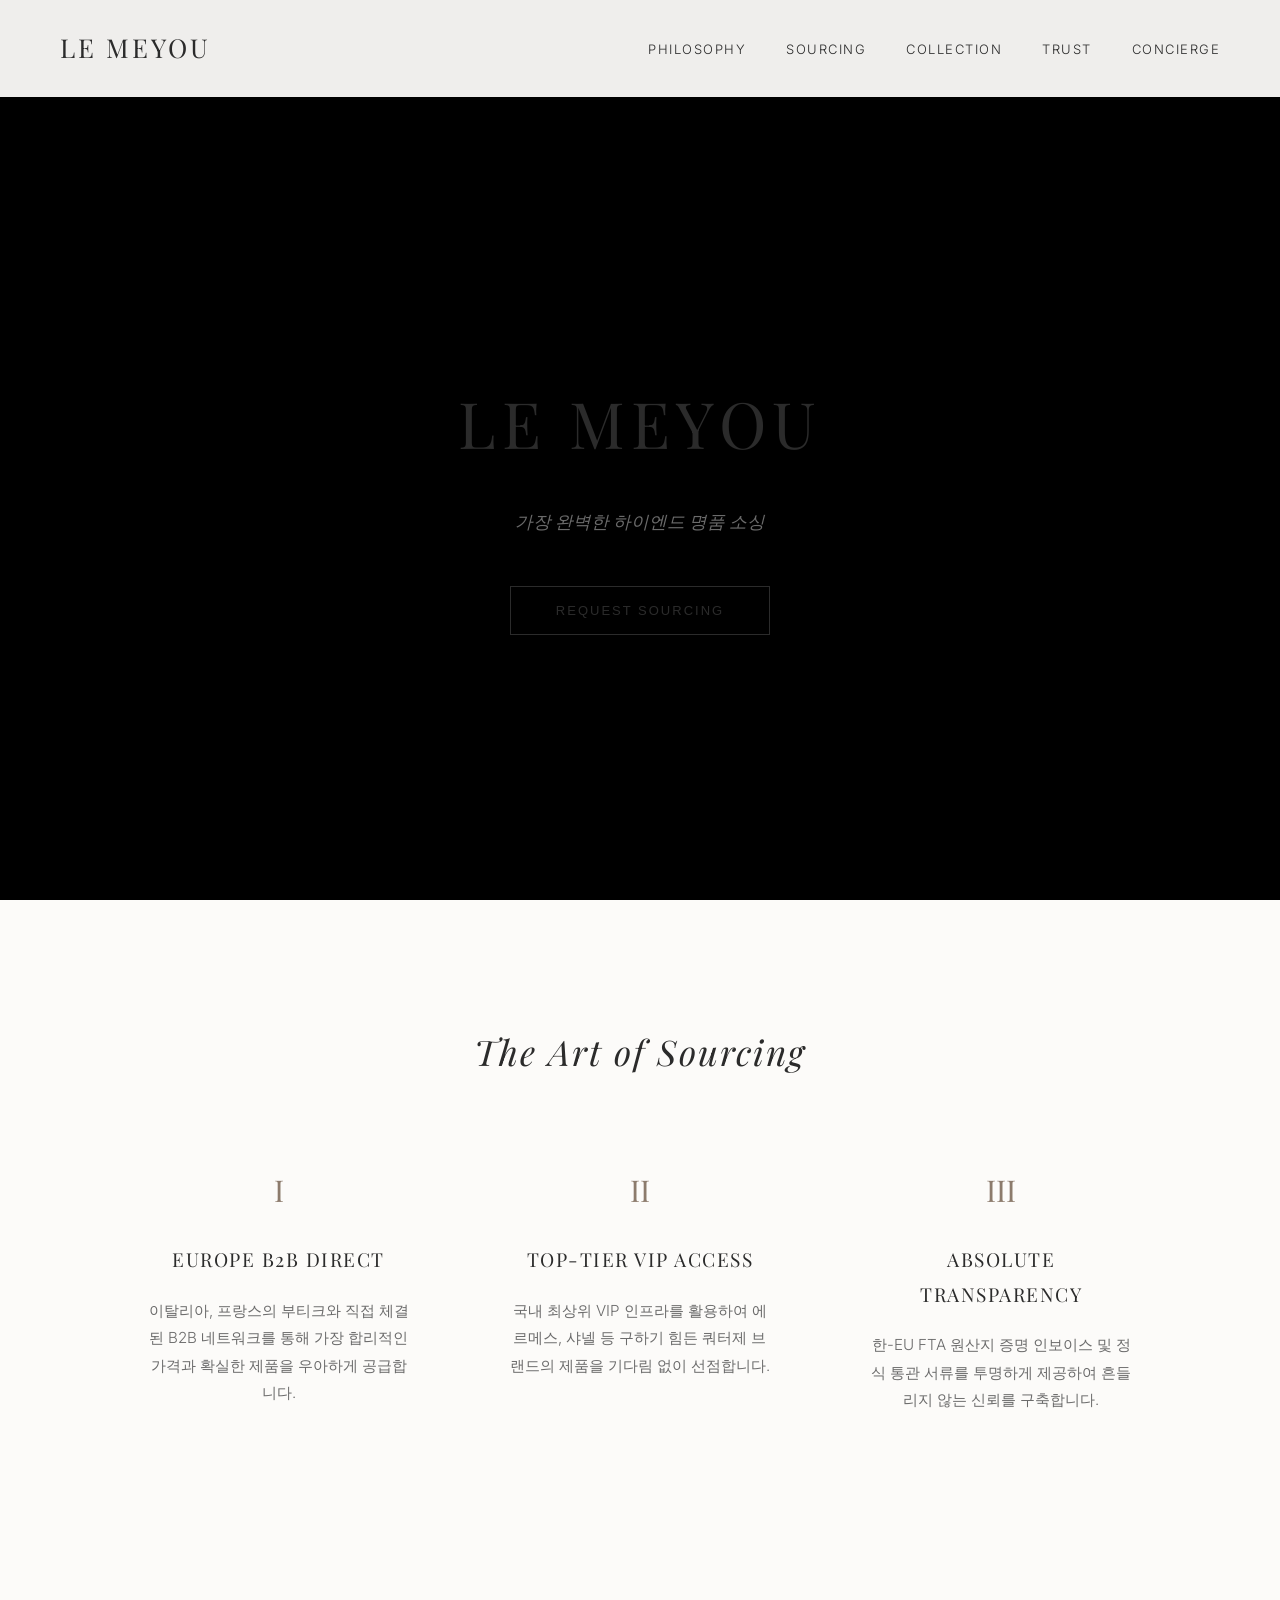
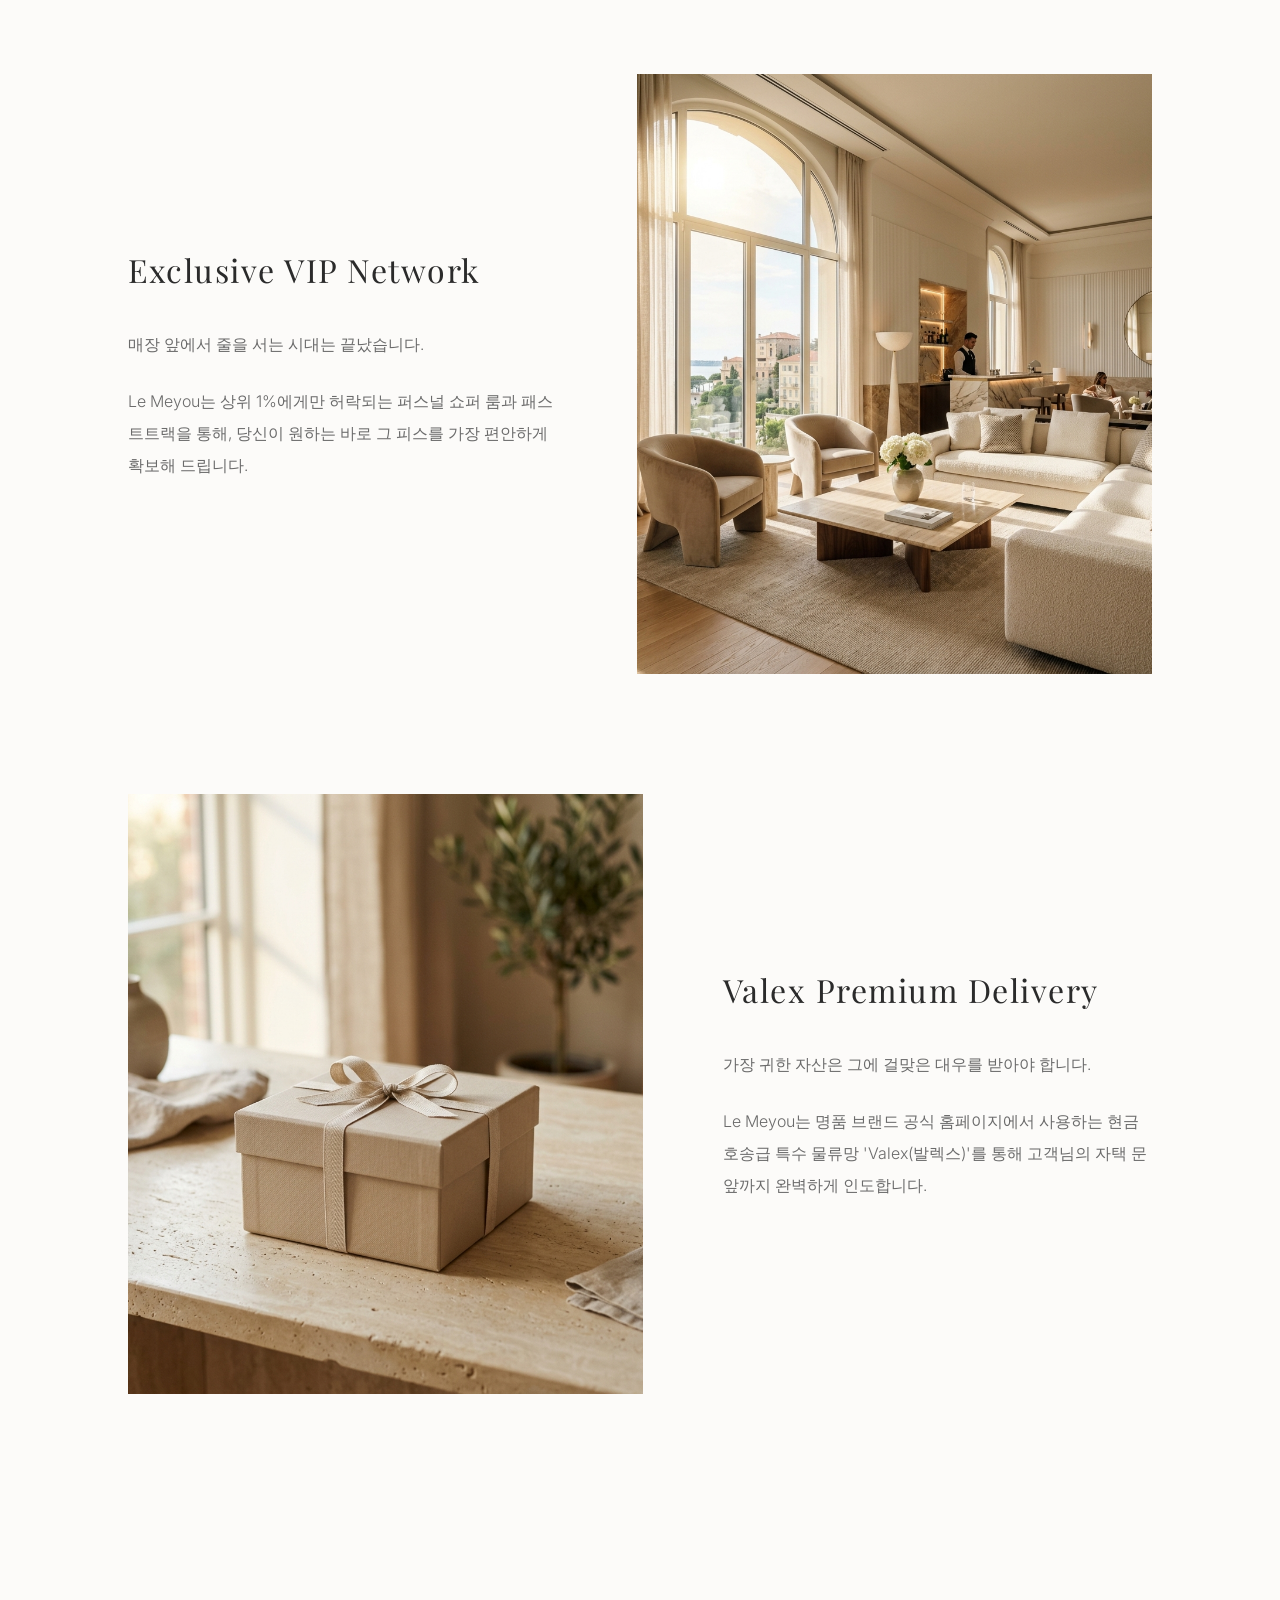
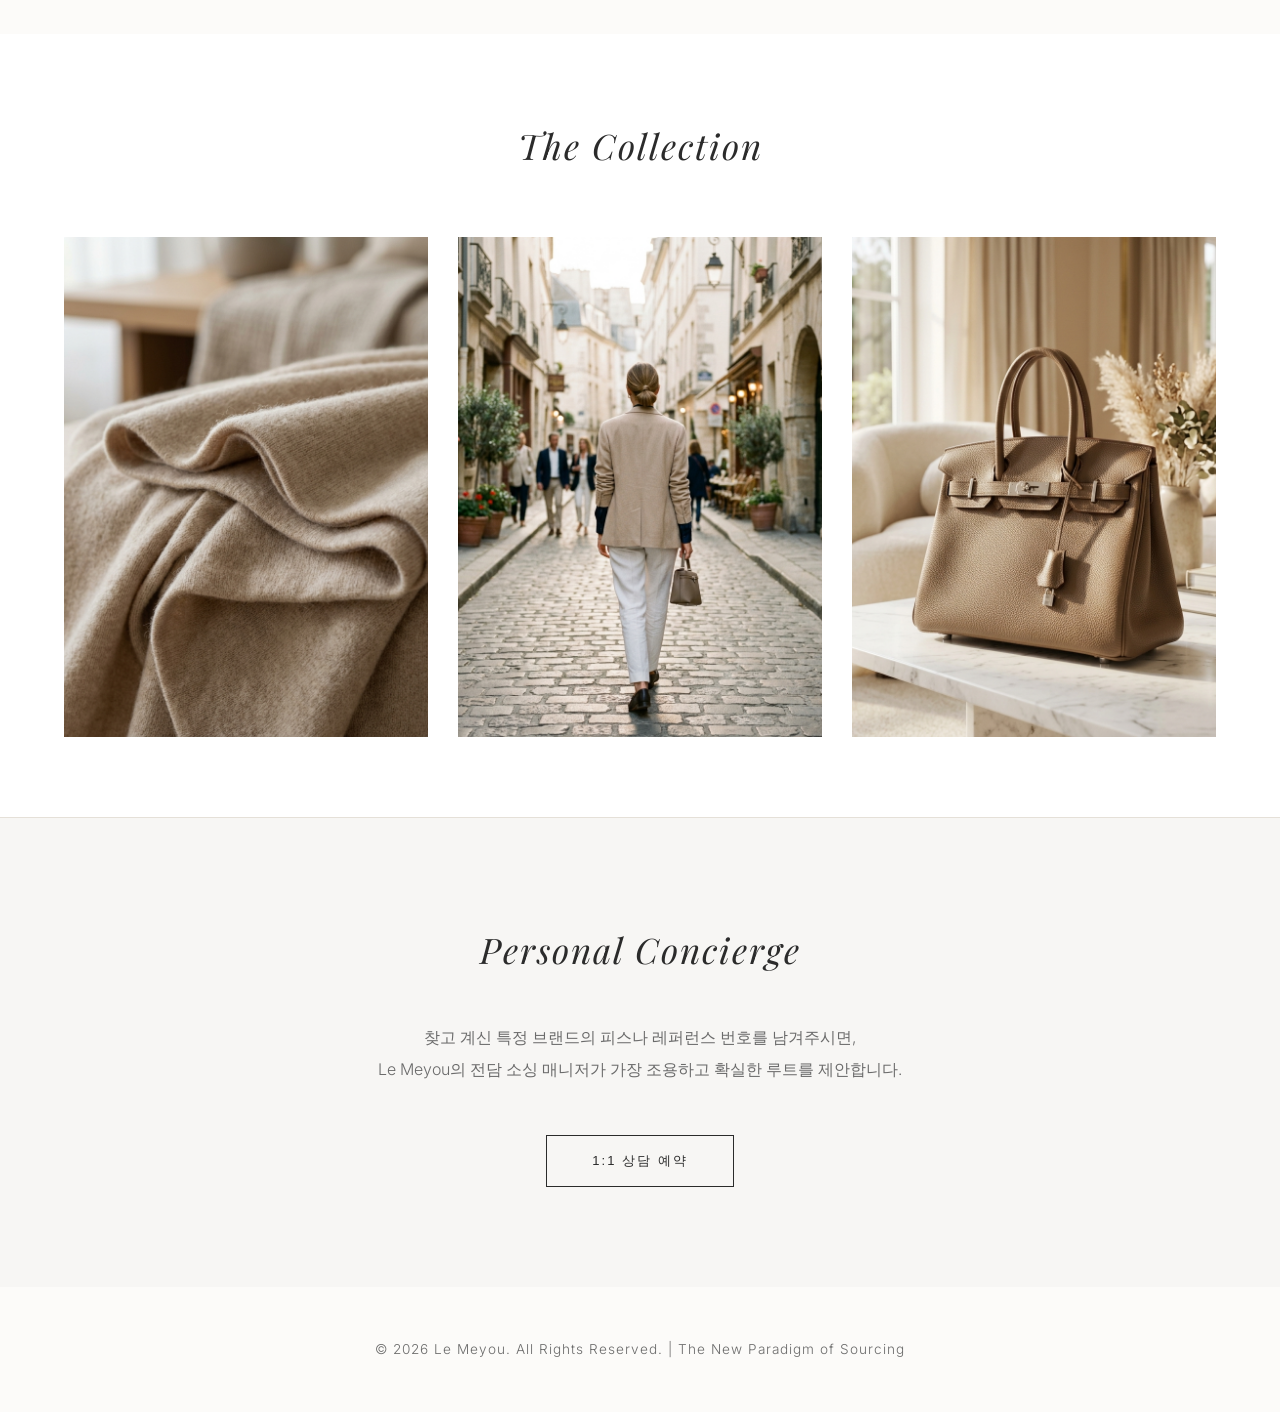
==== index.html @ 66f75dd1 "Replace hero static background with Hermes video" ====
<!DOCTYPE html>
<html lang="ko">
<head>
  <meta charset="UTF-8">
  <meta name="viewport" content="width=device-width, initial-scale=1.0">
  <title>Le Meyou | 르 미유</title>
  <meta name="description" content="글로벌 B2B 소싱과 국내 최상위 VIP 인프라를 결합한 하이엔드 명품 소싱 에이전시. 당신이 찾던 그 제품, Le Meyou가 찾아드립니다.">
  <link rel="preconnect" href="https://fonts.googleapis.com">
  <link rel="preconnect" href="https://fonts.gstatic.com" crossorigin>
  <link href="https://fonts.googleapis.com/css2?family=Inter:wght@300;400&family=Playfair+Display:ital,wght@0,400;0,500;1,400&display=swap" rel="stylesheet">
  <link rel="stylesheet" href="style.css">
</head>
<body>

  <header id="header">
    <div class="logo">Le Meyou</div>
    <nav>
      <ul>
        <li><a href="#about">Philosophy</a></li>
        <li><a href="#sourcing">Sourcing</a></li>
        <li><a href="#collection">Collection</a></li>
        <li><a href="#trust">Trust</a></li>
        <li><a href="#contact">Concierge</a></li>
      </ul>
    </nav>
  </header>

  <main>
    <section class="hero">
      <video class="hero-bg" autoplay loop muted playsinline>
        <source src="./videos/landing_hermes.mp4" type="video/mp4">
      </video>
      <div class="hero-content">
        <h1>Le Meyou</h1>
        <p>가장 완벽한 하이엔드 명품 소싱</p>
        <a href="#contact"><button class="btn-primary">Request Sourcing</button></a>
      </div>
    </section>

    <section id="about" class="about">
      <h2 class="section-title">The Art of Sourcing</h2>
      <div class="features-grid">
        <div class="feature-card">
          <div class="feature-icon">I</div>
          <h3>Europe B2B Direct</h3>
          <p>이탈리아, 프랑스의 부티크와 직접 체결된 B2B 네트워크를 통해 가장 합리적인 가격과 확실한 제품을 우아하게 공급합니다.</p>
        </div>
        <div class="feature-card">
          <div class="feature-icon">II</div>
          <h3>Top-tier VIP Access</h3>
          <p>국내 최상위 VIP 인프라를 활용하여 에르메스, 샤넬 등 구하기 힘든 쿼터제 브랜드의 제품을 기다림 없이 선점합니다.</p>
        </div>
        <div class="feature-card">
          <div class="feature-icon">III</div>
          <h3>Absolute Transparency</h3>
          <p>한-EU FTA 원산지 증명 인보이스 및 정식 통관 서류를 투명하게 제공하여 흔들리지 않는 신뢰를 구축합니다.</p>
        </div>
      </div>
    </section>

    <section id="sourcing">
      <div class="showcase">
        <div class="showcase-text">
          <h2>Exclusive VIP Network</h2>
          <p>매장 앞에서 줄을 서는 시대는 끝났습니다.</p>
          <p>Le Meyou는 상위 1%에게만 허락되는 퍼스널 쇼퍼 룸과 패스트트랙을 통해, 당신이 원하는 바로 그 피스를 가장 편안하게 확보해 드립니다.</p>
        </div>
        <div class="showcase-image">
          <img src="./images/vip_lounge.png" alt="VIP Lounge">
        </div>
      </div>

      <div class="showcase" id="trust">
        <div class="showcase-text">
          <h2>Valex Premium Delivery</h2>
          <p>가장 귀한 자산은 그에 걸맞은 대우를 받아야 합니다.</p>
          <p>Le Meyou는 명품 브랜드 공식 홈페이지에서 사용하는 현금 호송급 특수 물류망 'Valex(발렉스)'를 통해 고객님의 자택 문 앞까지 완벽하게 인도합니다.</p>
        </div>
        <div class="showcase-image">
          <img src="./images/secure_delivery.png" alt="Valex Premium Delivery">
        </div>
      </div>
    </section>

    <section id="collection" class="gallery">
      <h2 class="section-title">The Collection</h2>
      <div class="gallery-grid">
        <div class="gallery-item"><img src="./images/collection_1.png" alt="Cashmere texture"></div>
        <div class="gallery-item"><img src="./images/collection_3.png" alt="Lifestyle"></div>
        <div class="gallery-item">
          <img src="./images/hermes_bag.png" alt="Hermes Leather Bags">
        </div>
      </div>
    </section>

    <section id="contact" class="contact-section">
      <h2 class="section-title">Personal Concierge</h2>
      <p style="color: var(--text-muted); margin-bottom: 50px; max-width: 600px; margin-inline: auto; line-height: 2;">
        찾고 계신 특정 브랜드의 피스나 레퍼런스 번호를 남겨주시면,<br>Le Meyou의 전담 소싱 매니저가 가장 조용하고 확실한 루트를 제안합니다.
      </p>
      <button class="btn-primary">1:1 상담 예약</button>
    </section>
  </main>

  <footer>
    <p>&copy; 2026 Le Meyou. All Rights Reserved. | The New Paradigm of Sourcing</p>
  </footer>

  <script src="app.js"></script>
  <script>
    // Add intersection observer for the new gallery items
    document.addEventListener("DOMContentLoaded", () => {
      const observer = new IntersectionObserver((entries, observer) => {
        entries.forEach(entry => {
          if (entry.isIntersecting) {
            entry.target.classList.add('visible');
            observer.unobserve(entry.target);
          }
        });
      }, { threshold: 0.15 });
      
      document.querySelectorAll('.gallery-item').forEach((el, index) => {
        el.style.transitionDelay = `${index * 0.2}s`;
        observer.observe(el);
      });
    });
  </script>
</body>
</html>
---- style.css ----
:root {
  --bg-color: #fcfbf9;
  --text-main: #2b2b2b;
  --text-muted: #6b6b6b;
  --border-color: #e5e0d8;
  --accent-color: #8c7b6c;
}

* {
  margin: 0;
  padding: 0;
  box-sizing: border-box;
}

body {
  font-family: 'Inter', sans-serif;
  background-color: var(--bg-color);
  color: var(--text-main);
  line-height: 1.8;
  font-weight: 300;
  overflow-x: hidden;
  -webkit-font-smoothing: antialiased;
}

h1, h2, h3, h4, h5, h6 {
  font-family: 'Playfair Display', serif;
  font-weight: 400;
  color: var(--text-main);
}

a {
  text-decoration: none;
  color: inherit;
}

/* Header */
header {
  position: fixed;
  top: 0;
  width: 100%;
  padding: 25px 60px;
  display: flex;
  justify-content: space-between;
  align-items: center;
  z-index: 1000;
  background: rgba(252, 251, 249, 0.95);
  transition: all 0.4s ease;
}

header.scrolled {
  padding: 15px 60px;
  border-bottom: 1px solid var(--border-color);
}

.logo {
  font-size: 26px;
  font-family: 'Playfair Display', serif;
  letter-spacing: 3px;
  text-transform: uppercase;
}

nav ul {
  display: flex;
  list-style: none;
  gap: 40px;
}

nav a {
  font-size: 13px;
  text-transform: uppercase;
  letter-spacing: 1.5px;
  transition: color 0.3s ease;
  position: relative;
}

nav a::after {
  content: '';
  position: absolute;
  width: 0;
  height: 1px;
  bottom: -4px;
  left: 0;
  background-color: var(--text-main);
  transition: width 0.3s ease;
}

nav a:hover::after {
  width: 100%;
}

/* Hero Section */
.hero {
  height: 100vh;
  display: flex;
  flex-direction: column;
  justify-content: center;
  align-items: center;
  text-align: center;
  position: relative;
  padding: 0 20px;
  background-color: #000;
}

.hero-bg {
  position: absolute;
  top: 0;
  left: 0;
  width: 100%;
  height: 100%;
  object-fit: cover;
  z-index: -1;
  opacity: 0.8;
}

.hero-content {
  margin-top: 100px;
}

.hero h1 {
  font-size: 4rem;
  margin-bottom: 25px;
  letter-spacing: 6px;
  text-transform: uppercase;
  opacity: 0;
  transform: translateY(20px);
  animation: fadeUp 1.5s ease forwards 0.5s;
}

.hero p {
  font-size: 1.1rem;
  max-width: 600px;
  margin: 0 auto 50px auto;
  color: var(--text-muted);
  opacity: 0;
  transform: translateY(20px);
  animation: fadeUp 1.5s ease forwards 0.8s;
  font-family: 'Playfair Display', serif;
  font-style: italic;
}

.btn-primary {
  padding: 16px 45px;
  background: transparent;
  color: var(--text-main);
  border: 1px solid var(--text-main);
  font-size: 13px;
  text-transform: uppercase;
  letter-spacing: 2px;
  cursor: pointer;
  transition: all 0.4s ease;
  opacity: 0;
  transform: translateY(20px);
  animation: fadeUp 1.5s ease forwards 1.1s;
}

.btn-primary:hover {
  background: var(--text-main);
  color: var(--bg-color);
}

/* Sections */
section {
  padding: 120px 10%;
}

.section-title {
  font-size: 2.2rem;
  margin-bottom: 60px;
  text-align: center;
  letter-spacing: 2px;
  font-style: italic;
}

/* Features Grid */
.features-grid {
  display: grid;
  grid-template-columns: repeat(auto-fit, minmax(300px, 1fr));
  gap: 60px;
}

.feature-card {
  text-align: center;
  padding: 20px;
  transition: transform 0.6s ease;
  opacity: 0;
  transform: translateY(30px);
}

.feature-card.visible {
  opacity: 1;
  transform: translateY(0);
}

.feature-icon {
  font-size: 30px;
  color: var(--accent-color);
  margin-bottom: 25px;
  font-family: 'Playfair Display', serif;
}

.feature-card h3 {
  font-size: 1.2rem;
  margin-bottom: 20px;
  letter-spacing: 1.5px;
  text-transform: uppercase;
}

.feature-card p {
  color: var(--text-muted);
  font-size: 0.95rem;
  line-height: 1.8;
}

/* Showcase Section */
.showcase {
  display: flex;
  align-items: center;
  gap: 80px;
  margin-bottom: 120px;
}

.showcase:nth-child(even) {
  flex-direction: row-reverse;
}

.showcase-text {
  flex: 1;
  opacity: 0;
  transform: translateY(30px);
  transition: all 1.2s cubic-bezier(0.25, 1, 0.5, 1);
}

.showcase-text.visible {
  opacity: 1;
  transform: translateY(0);
}

.showcase-text h2 {
  font-size: 2rem;
  margin-bottom: 30px;
  letter-spacing: 1.5px;
}

.showcase-text p {
  color: var(--text-muted);
  font-size: 1rem;
  margin-bottom: 25px;
  line-height: 2;
}

.showcase-image {
  flex: 1.2;
  height: 600px;
  overflow: hidden;
  opacity: 0;
  transform: scale(0.98);
  transition: all 1.5s cubic-bezier(0.25, 1, 0.5, 1);
}

.showcase-image.visible {
  opacity: 1;
  transform: scale(1);
}

.showcase-image img {
  width: 100%;
  height: 100%;
  object-fit: cover;
  transition: transform 2s ease;
}

.showcase-image:hover img {
  transform: scale(1.03);
}

/* Gallery Section */
.gallery {
  padding: 80px 5%;
  background-color: #ffffff;
}

.gallery-grid {
  display: grid;
  grid-template-columns: repeat(3, 1fr);
  gap: 30px;
}

.gallery-item {
  overflow: hidden;
  height: 500px;
  opacity: 0;
  transform: translateY(30px);
  transition: all 1.2s cubic-bezier(0.25, 1, 0.5, 1);
}

.gallery-item.visible {
  opacity: 1;
  transform: translateY(0);
}

.gallery-item img {
  width: 100%;
  height: 100%;
  object-fit: cover;
  transition: transform 1s ease;
}

.gallery-item:hover img {
  transform: scale(1.05);
}

/* Contact */
.contact-section {
  text-align: center;
  background-color: #f7f6f4;
  padding: 100px 20px;
  border-top: 1px solid var(--border-color);
}

.contact-section h2 {
  margin-bottom: 40px;
}

/* Footer */
footer {
  text-align: center;
  padding: 50px;
  font-size: 0.85rem;
  color: var(--text-muted);
  letter-spacing: 1px;
}

/* Animations */
@keyframes fadeUp {
  to {
    opacity: 1;
    transform: translateY(0);
  }
}

/* Responsive */
@media (max-width: 768px) {
  .hero h1 { font-size: 2.5rem; }
  .showcase, .showcase:nth-child(even) { flex-direction: column; }
  .showcase-image { height: 400px; width: 100%; }
  .gallery-grid { grid-template-columns: 1fr; }
  header { padding: 20px; }
  nav ul { display: none; }
}
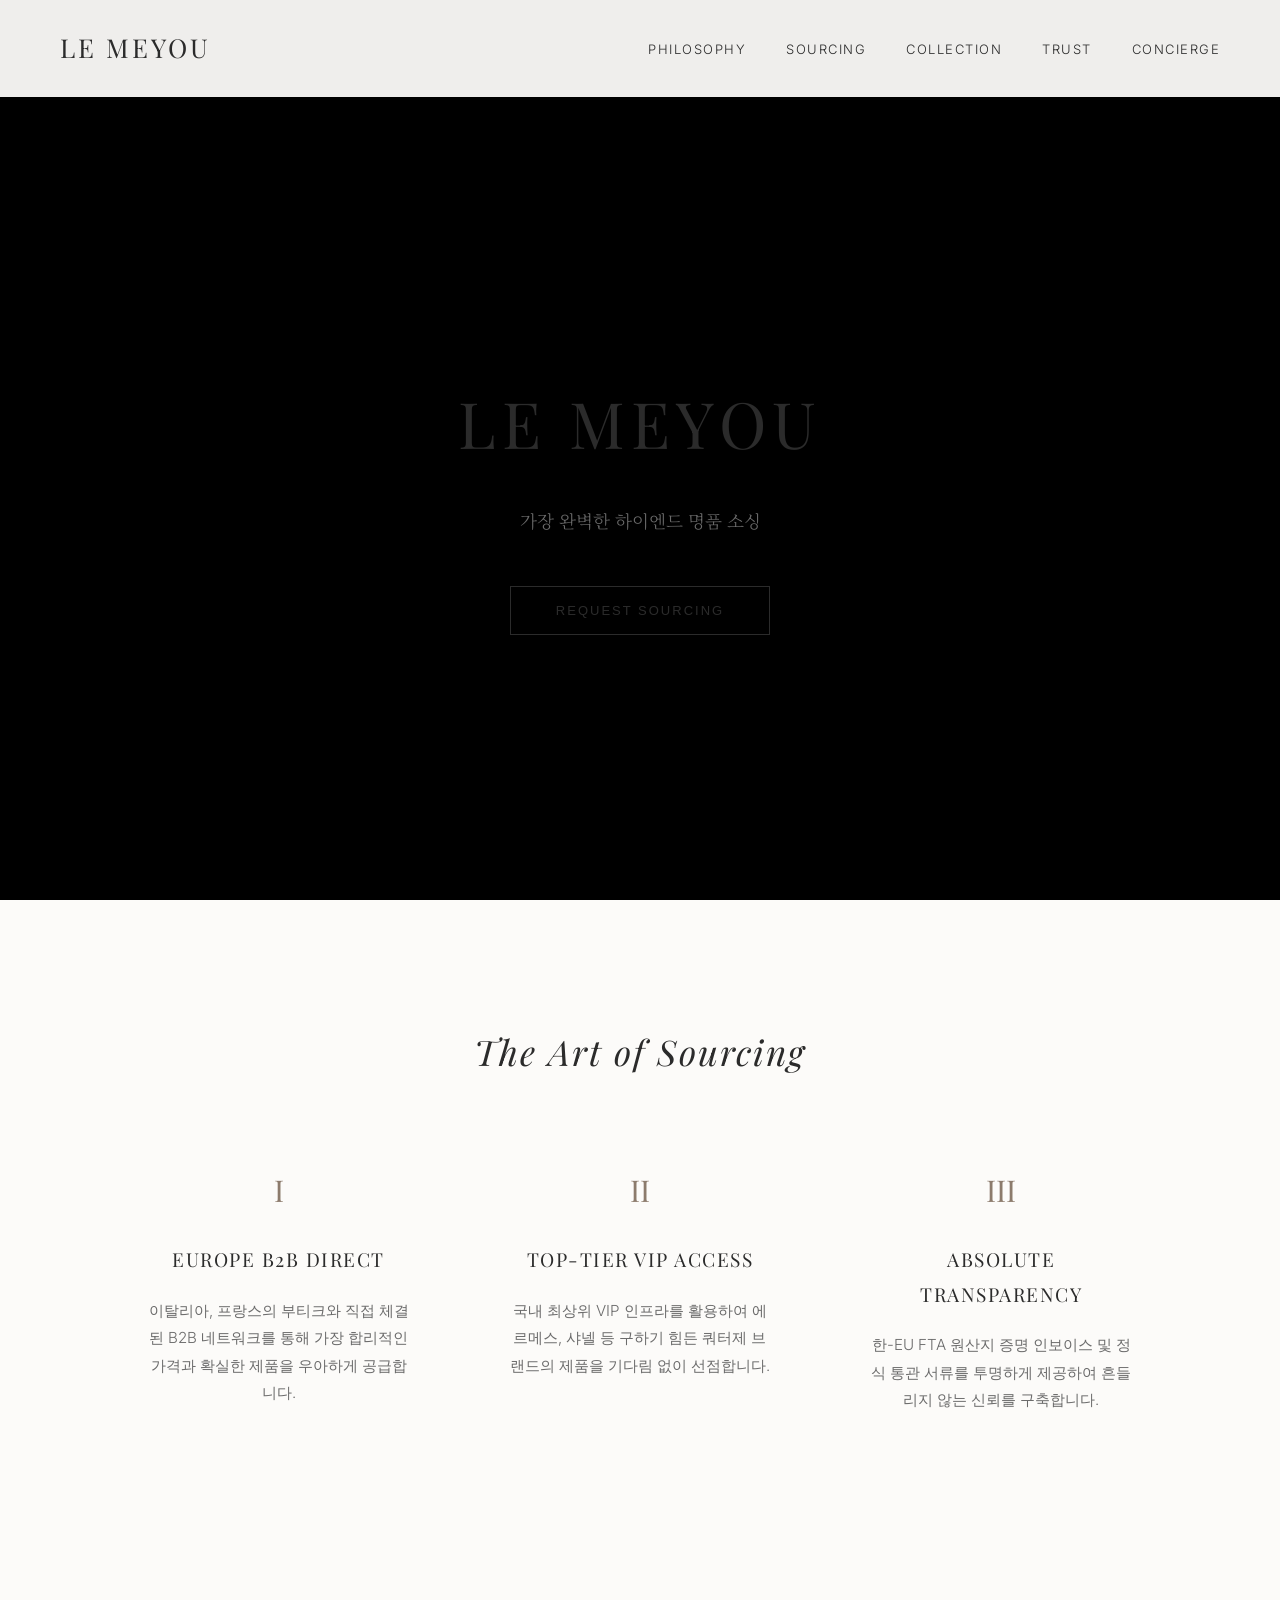
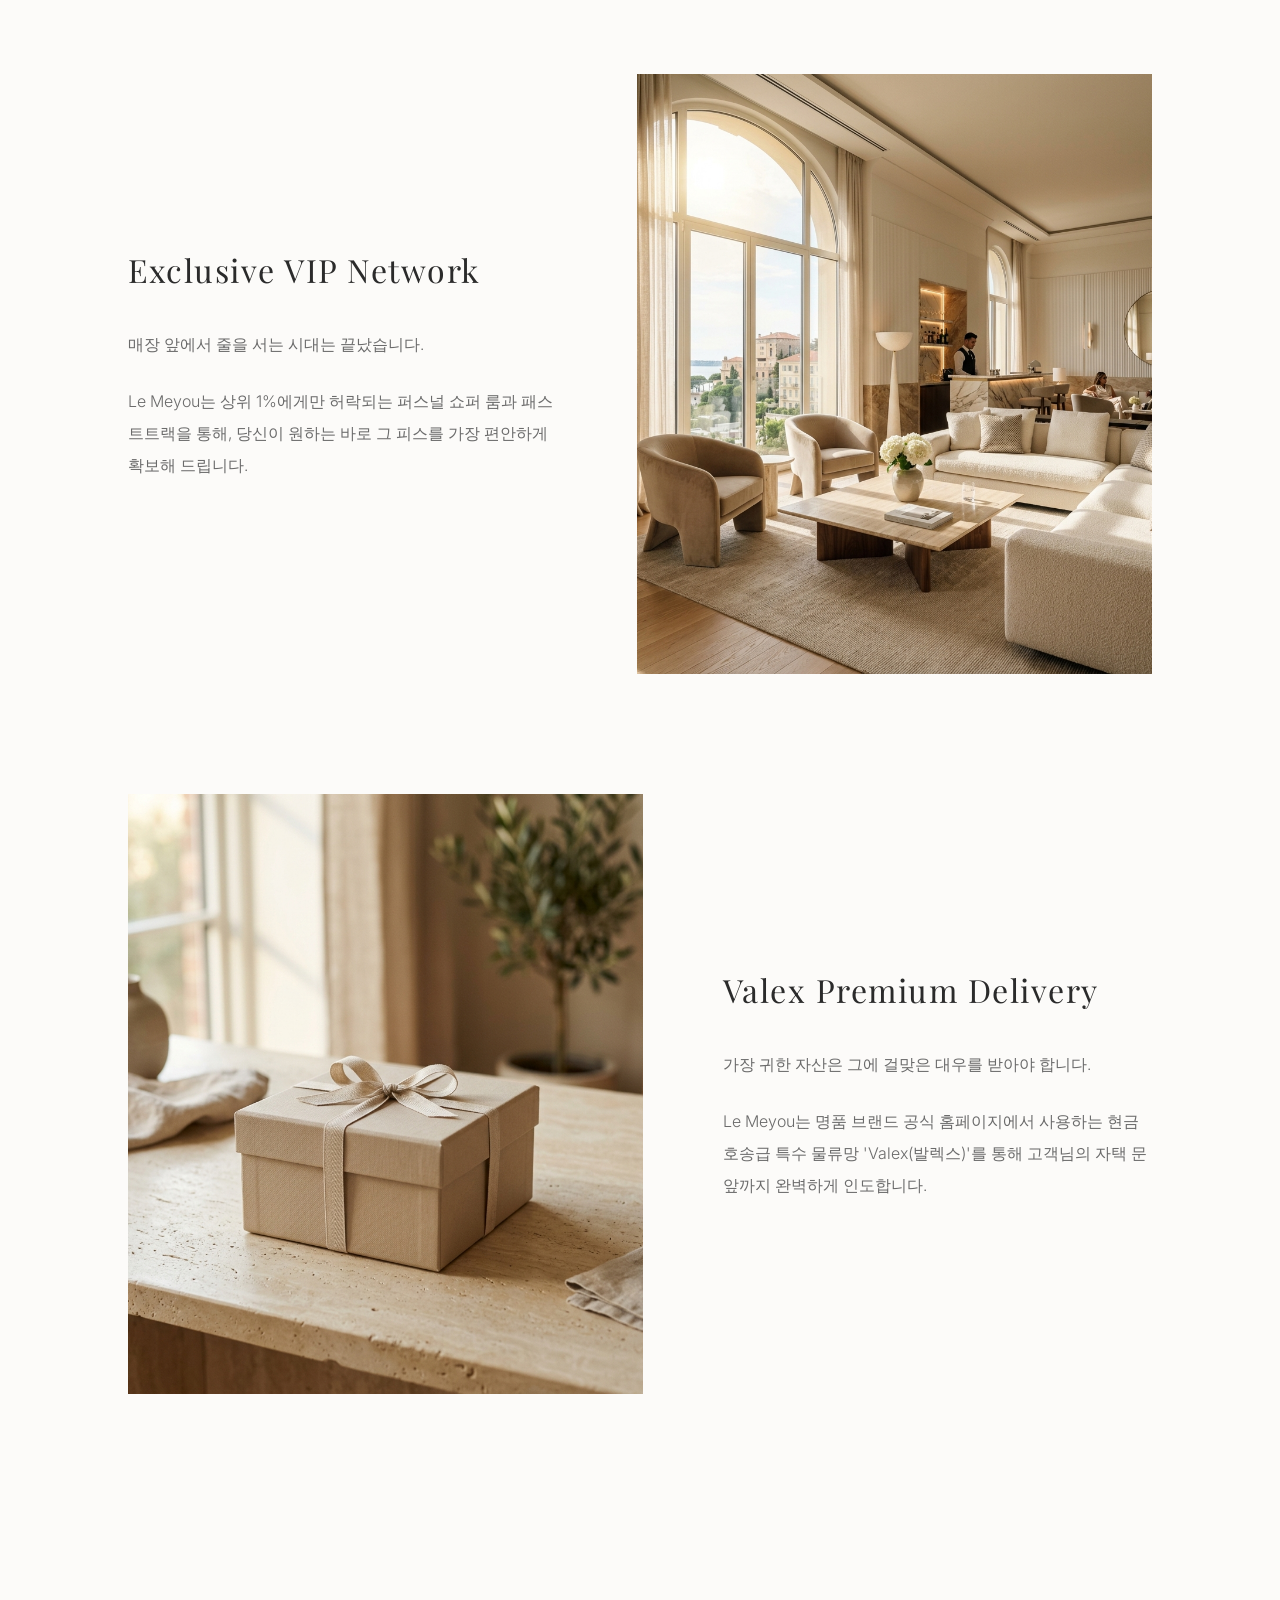
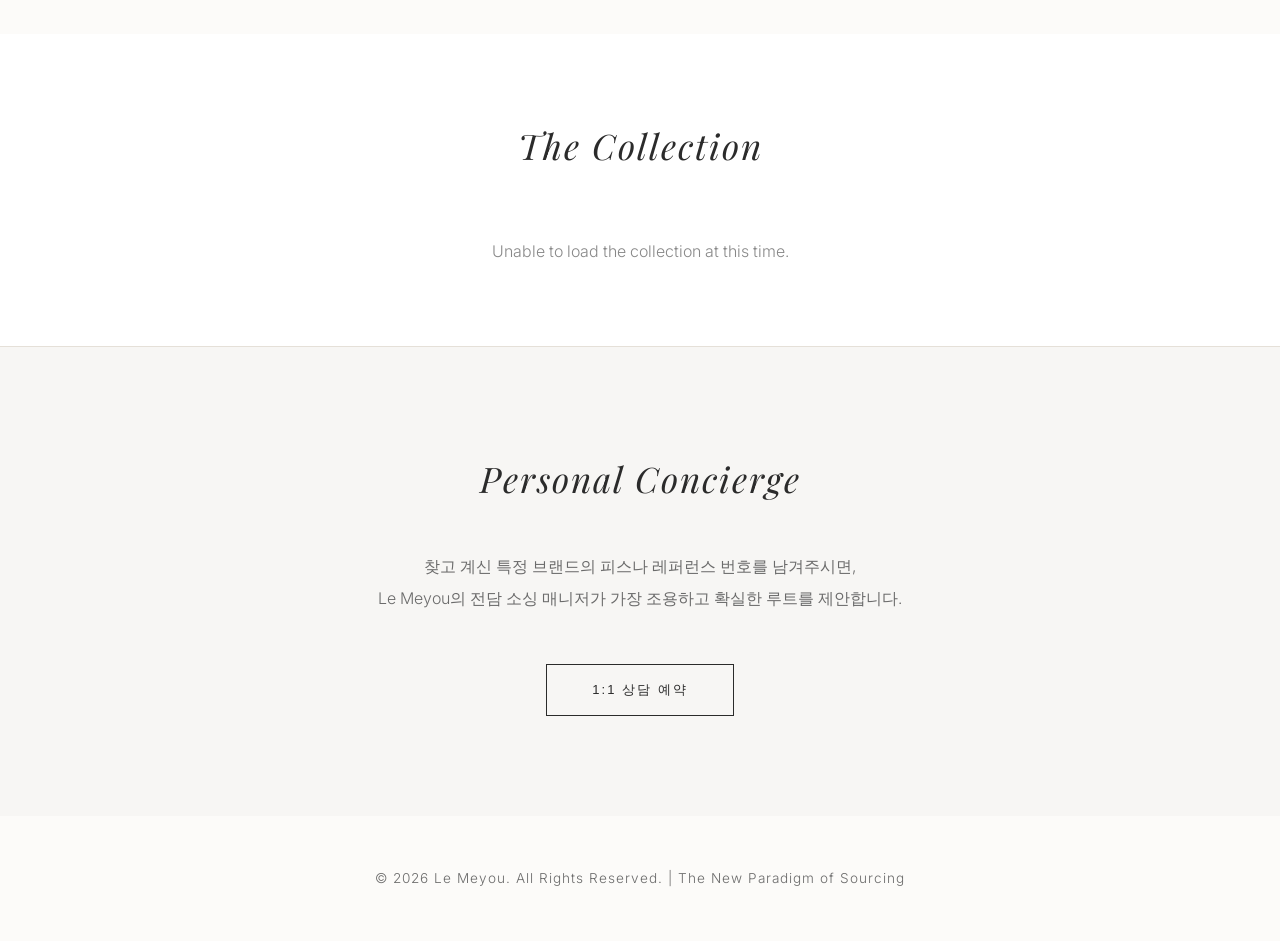
==== commit 861ca679: "Admin & Frontend: Implement dynamic gallery and elegant typography" ====
--- a/index.html
+++ b/index.html
@@ -7,7 +7,7 @@
   <meta name="description" content="글로벌 B2B 소싱과 국내 최상위 VIP 인프라를 결합한 하이엔드 명품 소싱 에이전시. 당신이 찾던 그 제품, Le Meyou가 찾아드립니다.">
   <link rel="preconnect" href="https://fonts.googleapis.com">
   <link rel="preconnect" href="https://fonts.gstatic.com" crossorigin>
-  <link href="https://fonts.googleapis.com/css2?family=Inter:wght@300;400&family=Playfair+Display:ital,wght@0,400;0,500;1,400&display=swap" rel="stylesheet">
+  <link href="https://fonts.googleapis.com/css2?family=Inter:wght@300;400&family=Noto+Serif+KR:wght@300;400;500&family=Playfair+Display:ital,wght@0,400;0,500;1,400&display=swap" rel="stylesheet">
   <link rel="stylesheet" href="style.css">
 </head>
 <body>
@@ -84,12 +84,8 @@
 
     <section id="collection" class="gallery">
       <h2 class="section-title">The Collection</h2>
-      <div class="gallery-grid">
-        <div class="gallery-item"><img src="./images/collection_1.png" alt="Cashmere texture"></div>
-        <div class="gallery-item"><img src="./images/collection_3.png" alt="Lifestyle"></div>
-        <div class="gallery-item">
-          <img src="./images/hermes_bag.png" alt="Hermes Leather Bags">
-        </div>
+      <div class="gallery-grid" id="dynamic-gallery">
+        <!-- Dynamic items will be loaded here via app.js -->
       </div>
     </section>
 
@@ -107,23 +103,5 @@
   </footer>
 
   <script src="app.js"></script>
-  <script>
-    // Add intersection observer for the new gallery items
-    document.addEventListener("DOMContentLoaded", () => {
-      const observer = new IntersectionObserver((entries, observer) => {
-        entries.forEach(entry => {
-          if (entry.isIntersecting) {
-            entry.target.classList.add('visible');
-            observer.unobserve(entry.target);
-          }
-        });
-      }, { threshold: 0.15 });
-      
-      document.querySelectorAll('.gallery-item').forEach((el, index) => {
-        el.style.transitionDelay = `${index * 0.2}s`;
-        observer.observe(el);
-      });
-    });
-  </script>
 </body>
 </html>
--- a/style.css
+++ b/style.css
@@ -134,8 +134,7 @@
   opacity: 0;
   transform: translateY(20px);
   animation: fadeUp 1.5s ease forwards 0.8s;
-  font-family: 'Playfair Display', serif;
-  font-style: italic;
+  font-family: 'Noto Serif KR', 'Playfair Display', serif;
 }
 
 .btn-primary {
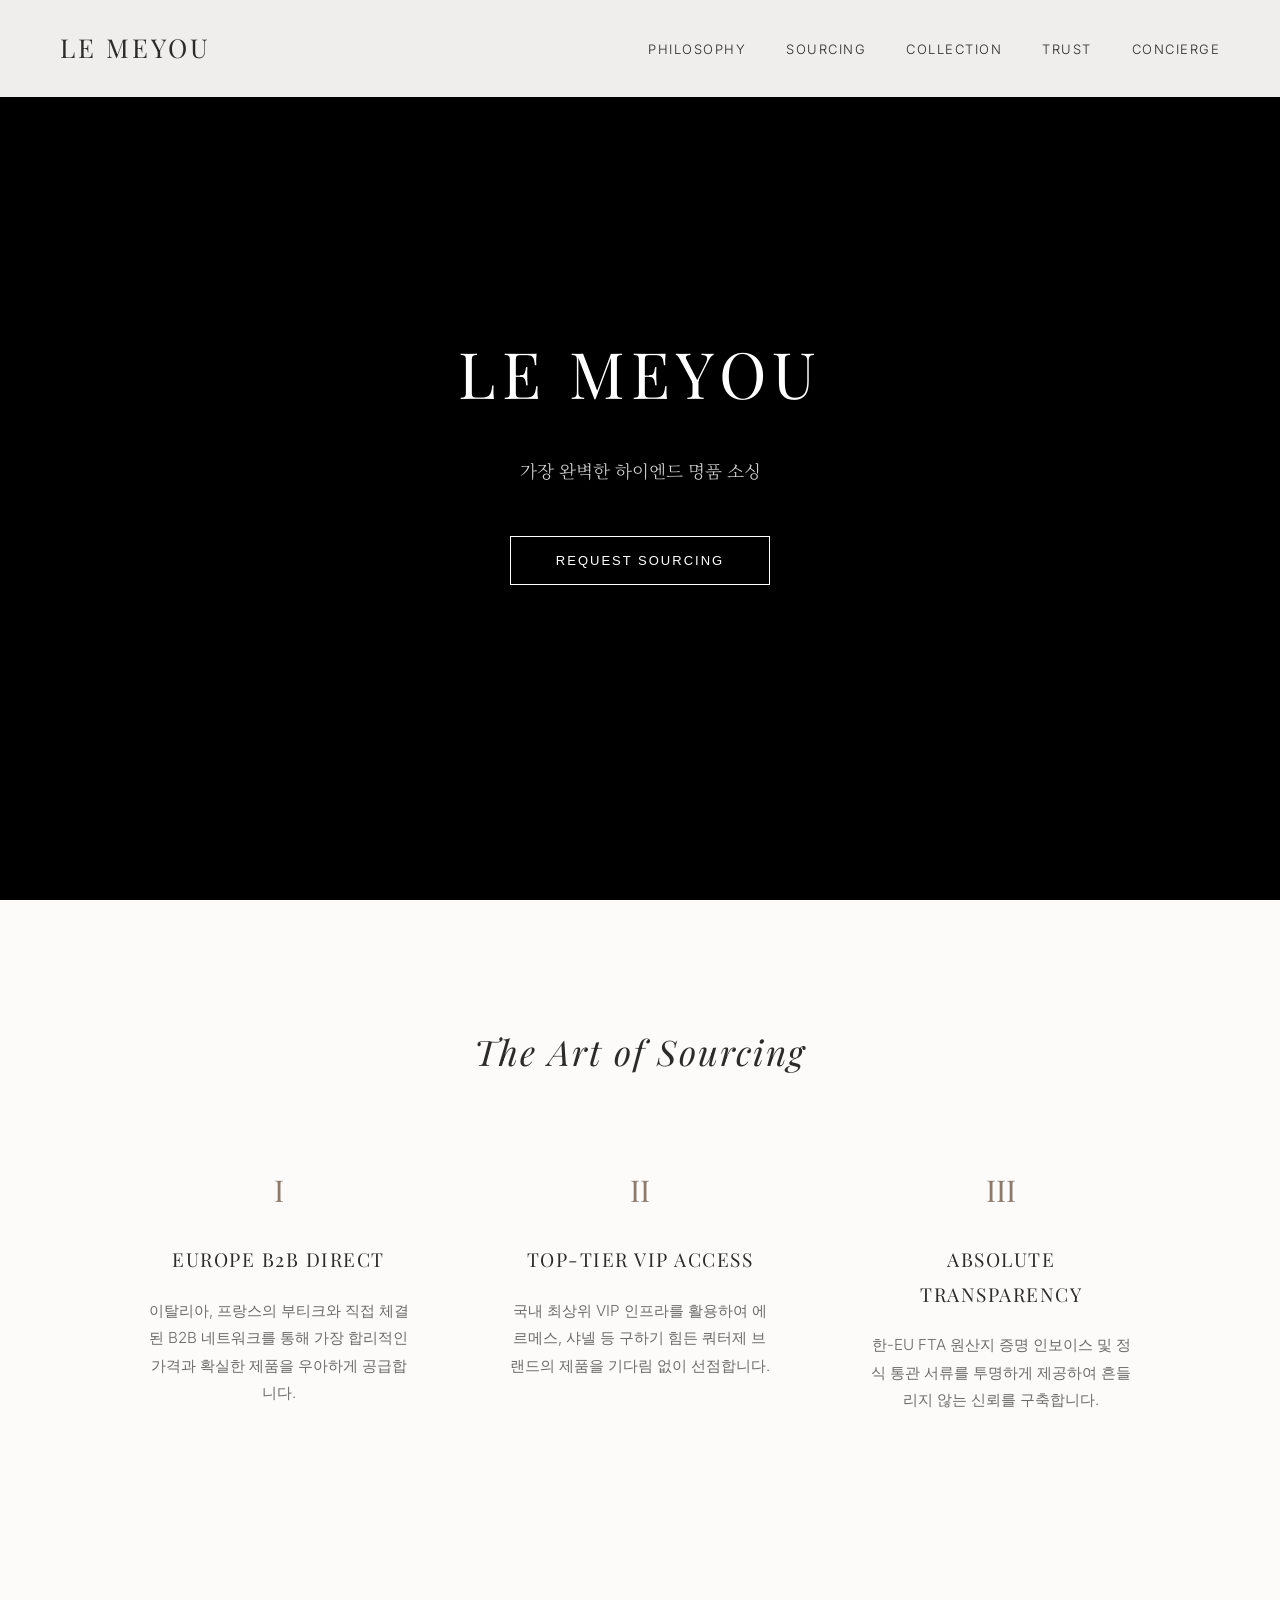
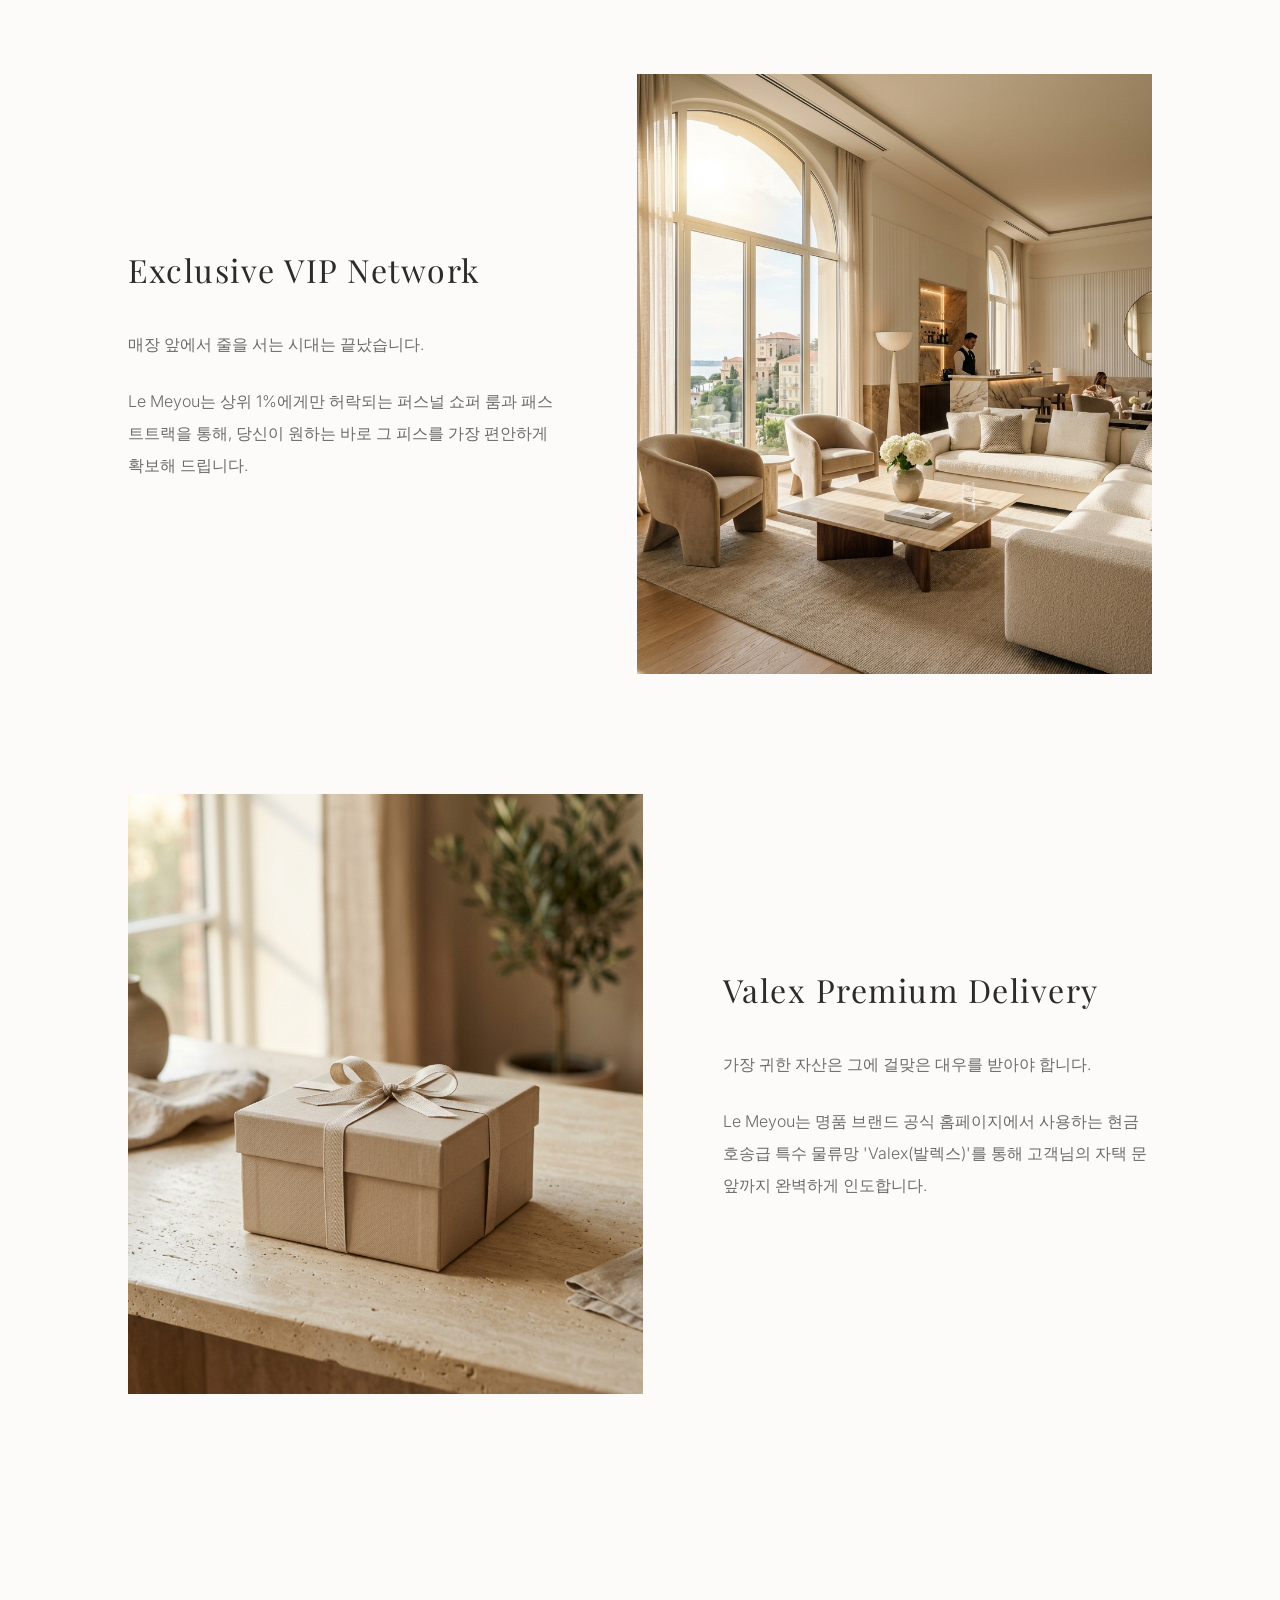
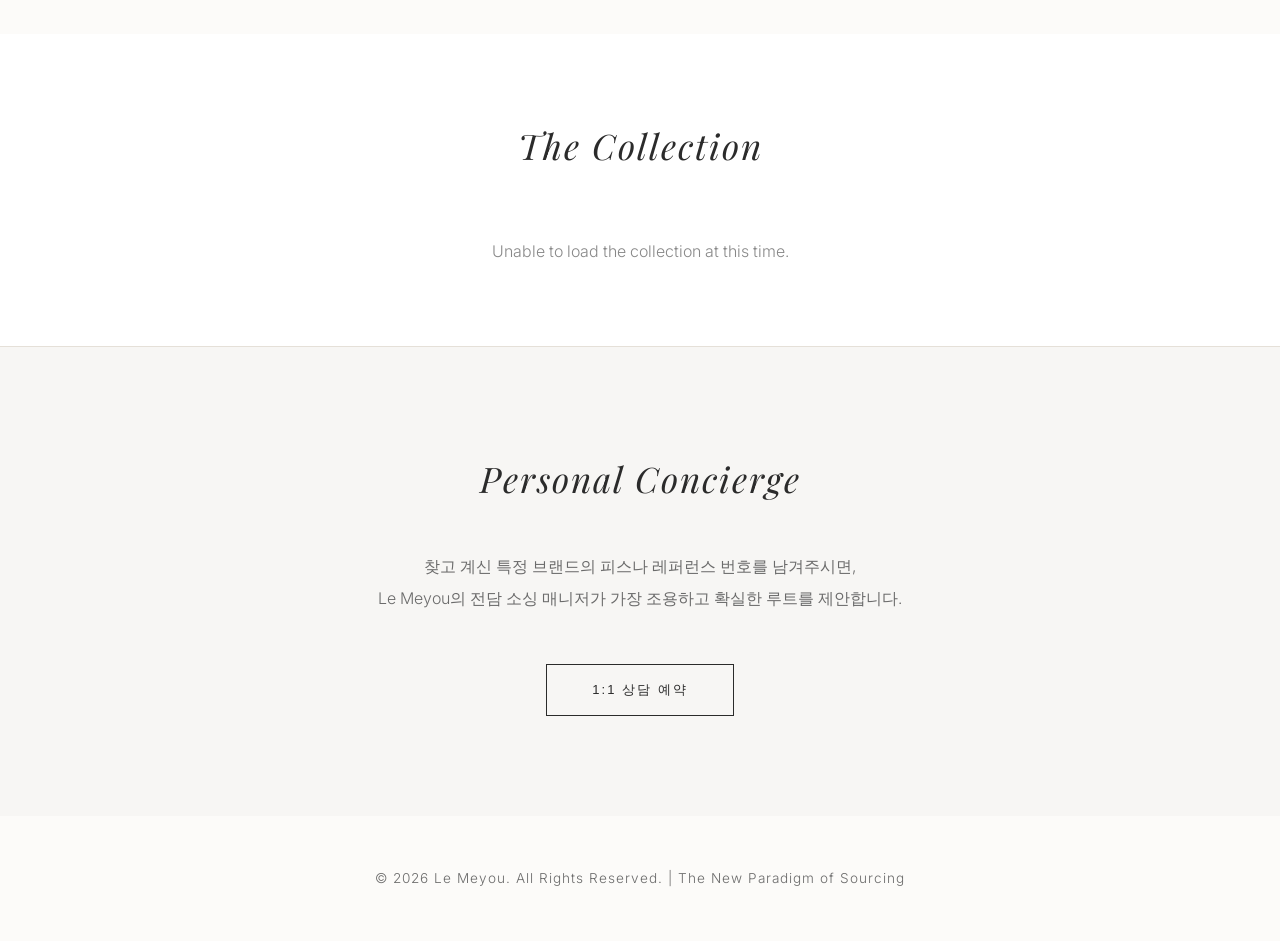
==== commit 6b2838a4: "Fix hero video: proper centering, dark overlay, white text" ====
--- a/index.html
+++ b/index.html
@@ -27,13 +27,14 @@
 
   <main>
     <section class="hero">
-      <video class="hero-bg" autoplay loop muted playsinline>
+      <video class="hero-video" autoplay loop muted playsinline>
         <source src="./videos/landing_hermes.mp4" type="video/mp4">
       </video>
+      <div class="hero-overlay"></div>
       <div class="hero-content">
         <h1>Le Meyou</h1>
         <p>가장 완벽한 하이엔드 명품 소싱</p>
-        <a href="#contact"><button class="btn-primary">Request Sourcing</button></a>
+        <a href="#contact"><button class="btn-primary hero-btn">Request Sourcing</button></a>
       </div>
     </section>
 
--- a/style.css
+++ b/style.css
@@ -99,21 +99,34 @@
   position: relative;
   padding: 0 20px;
   background-color: #000;
-}
-
-.hero-bg {
+  overflow: hidden;
+}
+
+.hero-video {
+  position: absolute;
+  top: 50%;
+  left: 50%;
+  min-width: 100%;
+  min-height: 100%;
+  width: auto;
+  height: auto;
+  transform: translate(-50%, -50%);
+  z-index: 1;
+}
+
+.hero-overlay {
   position: absolute;
   top: 0;
   left: 0;
   width: 100%;
   height: 100%;
-  object-fit: cover;
-  z-index: -1;
-  opacity: 0.8;
+  background: rgba(0, 0, 0, 0.35);
+  z-index: 2;
 }
 
 .hero-content {
-  margin-top: 100px;
+  position: relative;
+  z-index: 3;
 }
 
 .hero h1 {
@@ -121,6 +134,7 @@
   margin-bottom: 25px;
   letter-spacing: 6px;
   text-transform: uppercase;
+  color: #ffffff;
   opacity: 0;
   transform: translateY(20px);
   animation: fadeUp 1.5s ease forwards 0.5s;
@@ -130,7 +144,7 @@
   font-size: 1.1rem;
   max-width: 600px;
   margin: 0 auto 50px auto;
-  color: var(--text-muted);
+  color: rgba(255, 255, 255, 0.85);
   opacity: 0;
   transform: translateY(20px);
   animation: fadeUp 1.5s ease forwards 0.8s;
@@ -155,6 +169,16 @@
 .btn-primary:hover {
   background: var(--text-main);
   color: var(--bg-color);
+}
+
+.hero-btn {
+  color: #ffffff;
+  border-color: #ffffff;
+}
+
+.hero-btn:hover {
+  background: #ffffff;
+  color: #000000;
 }
 
 /* Sections */
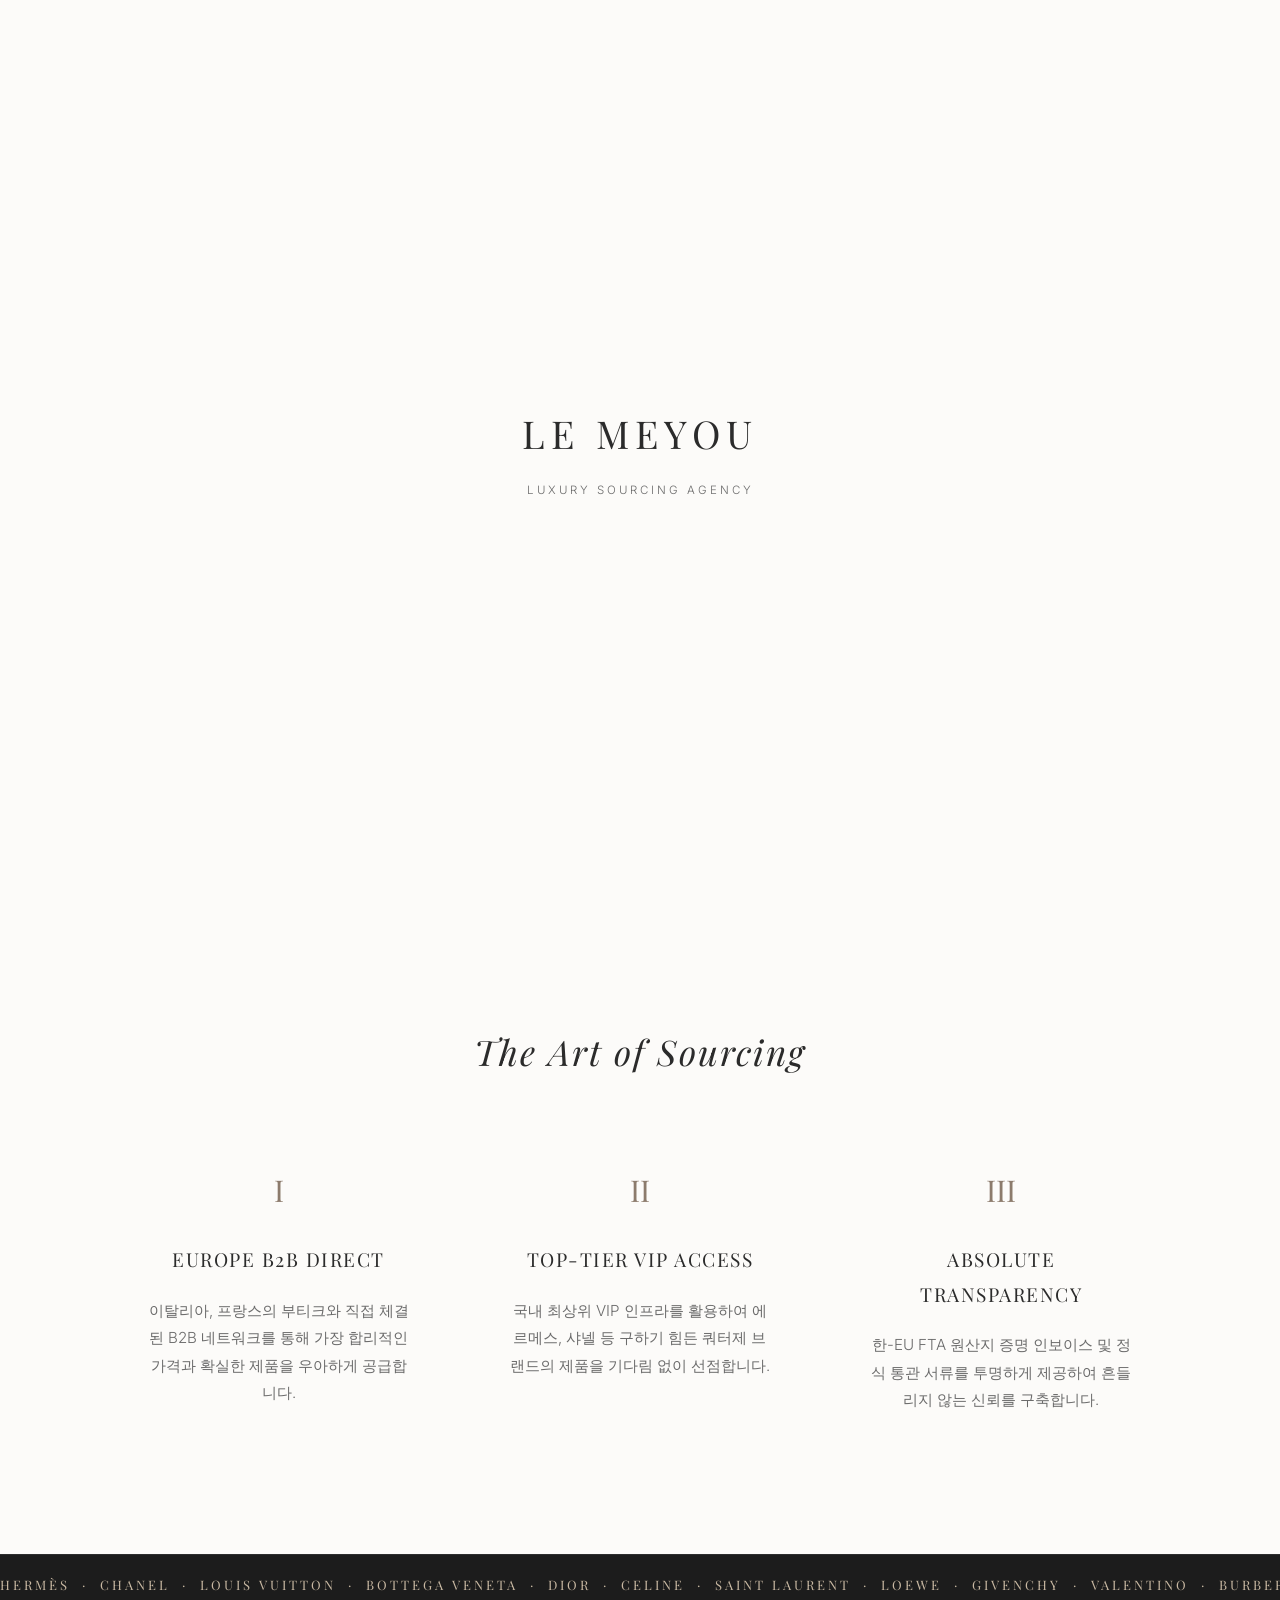
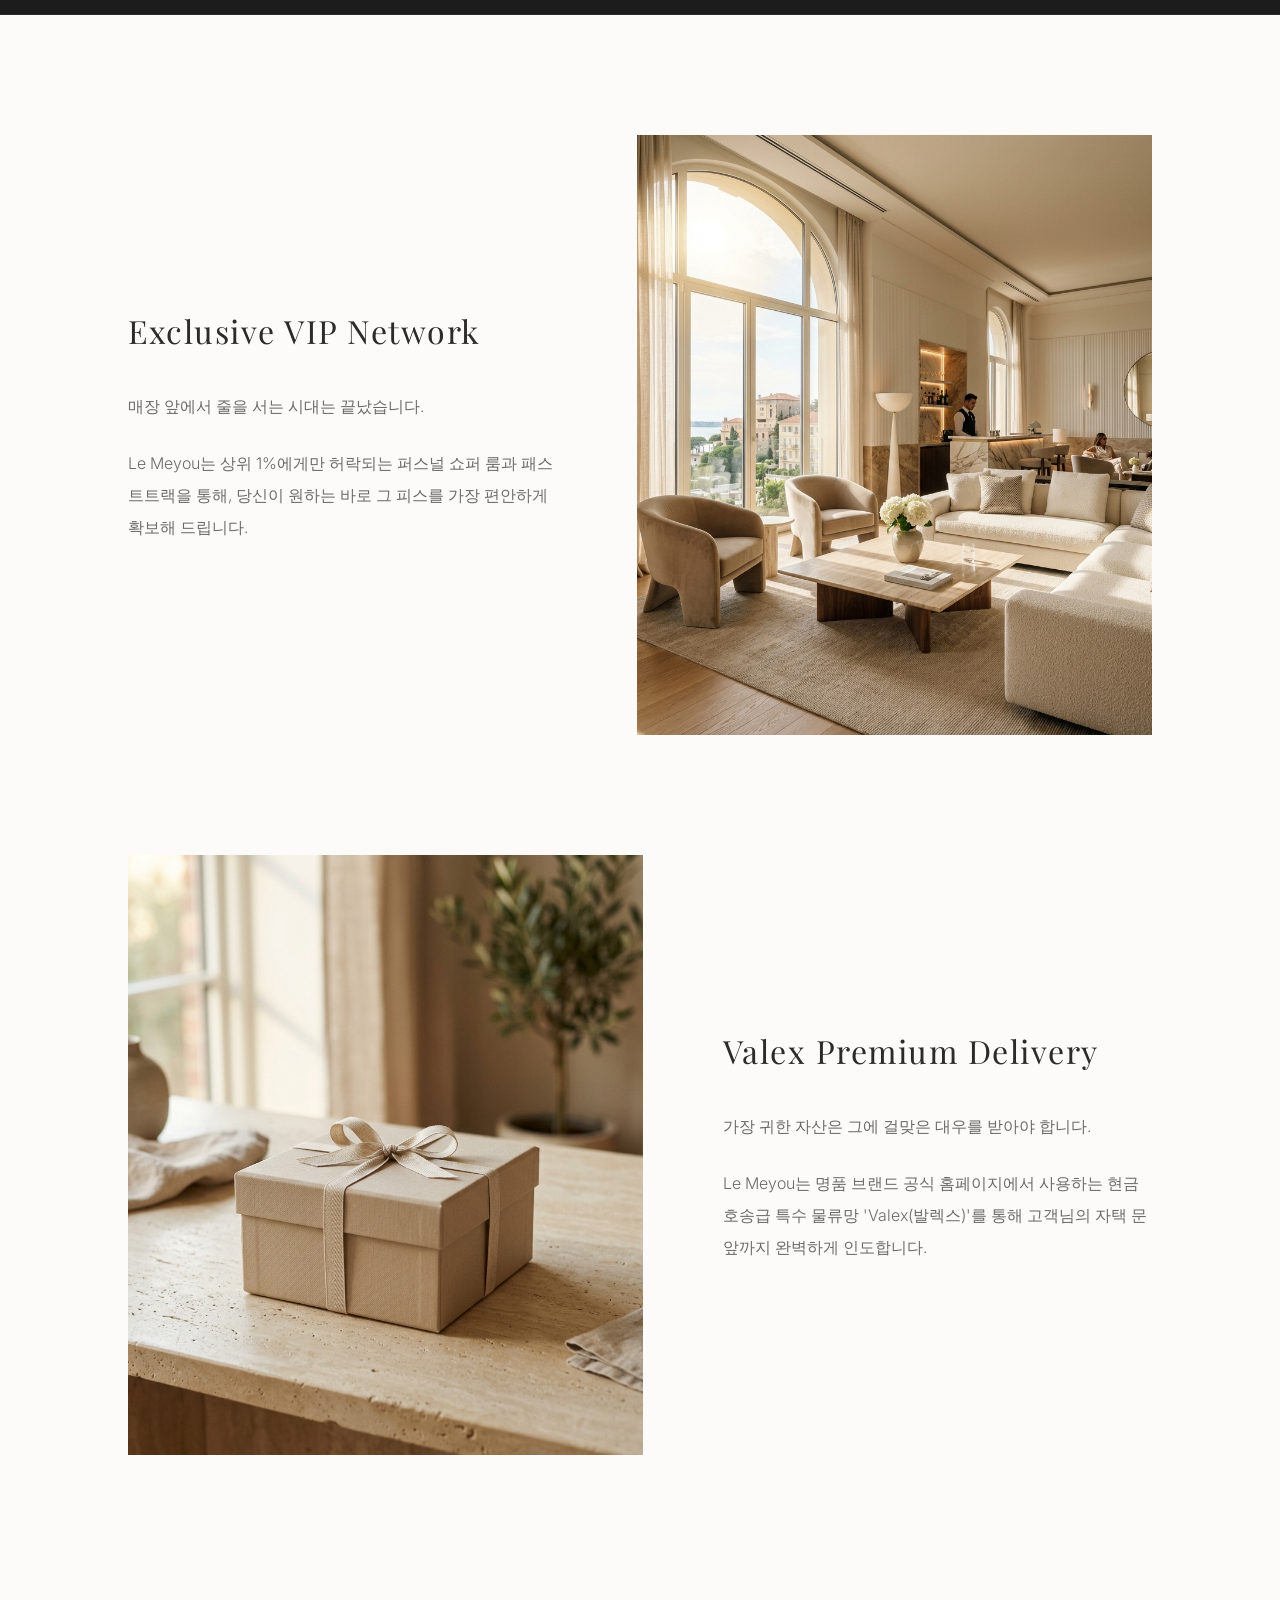
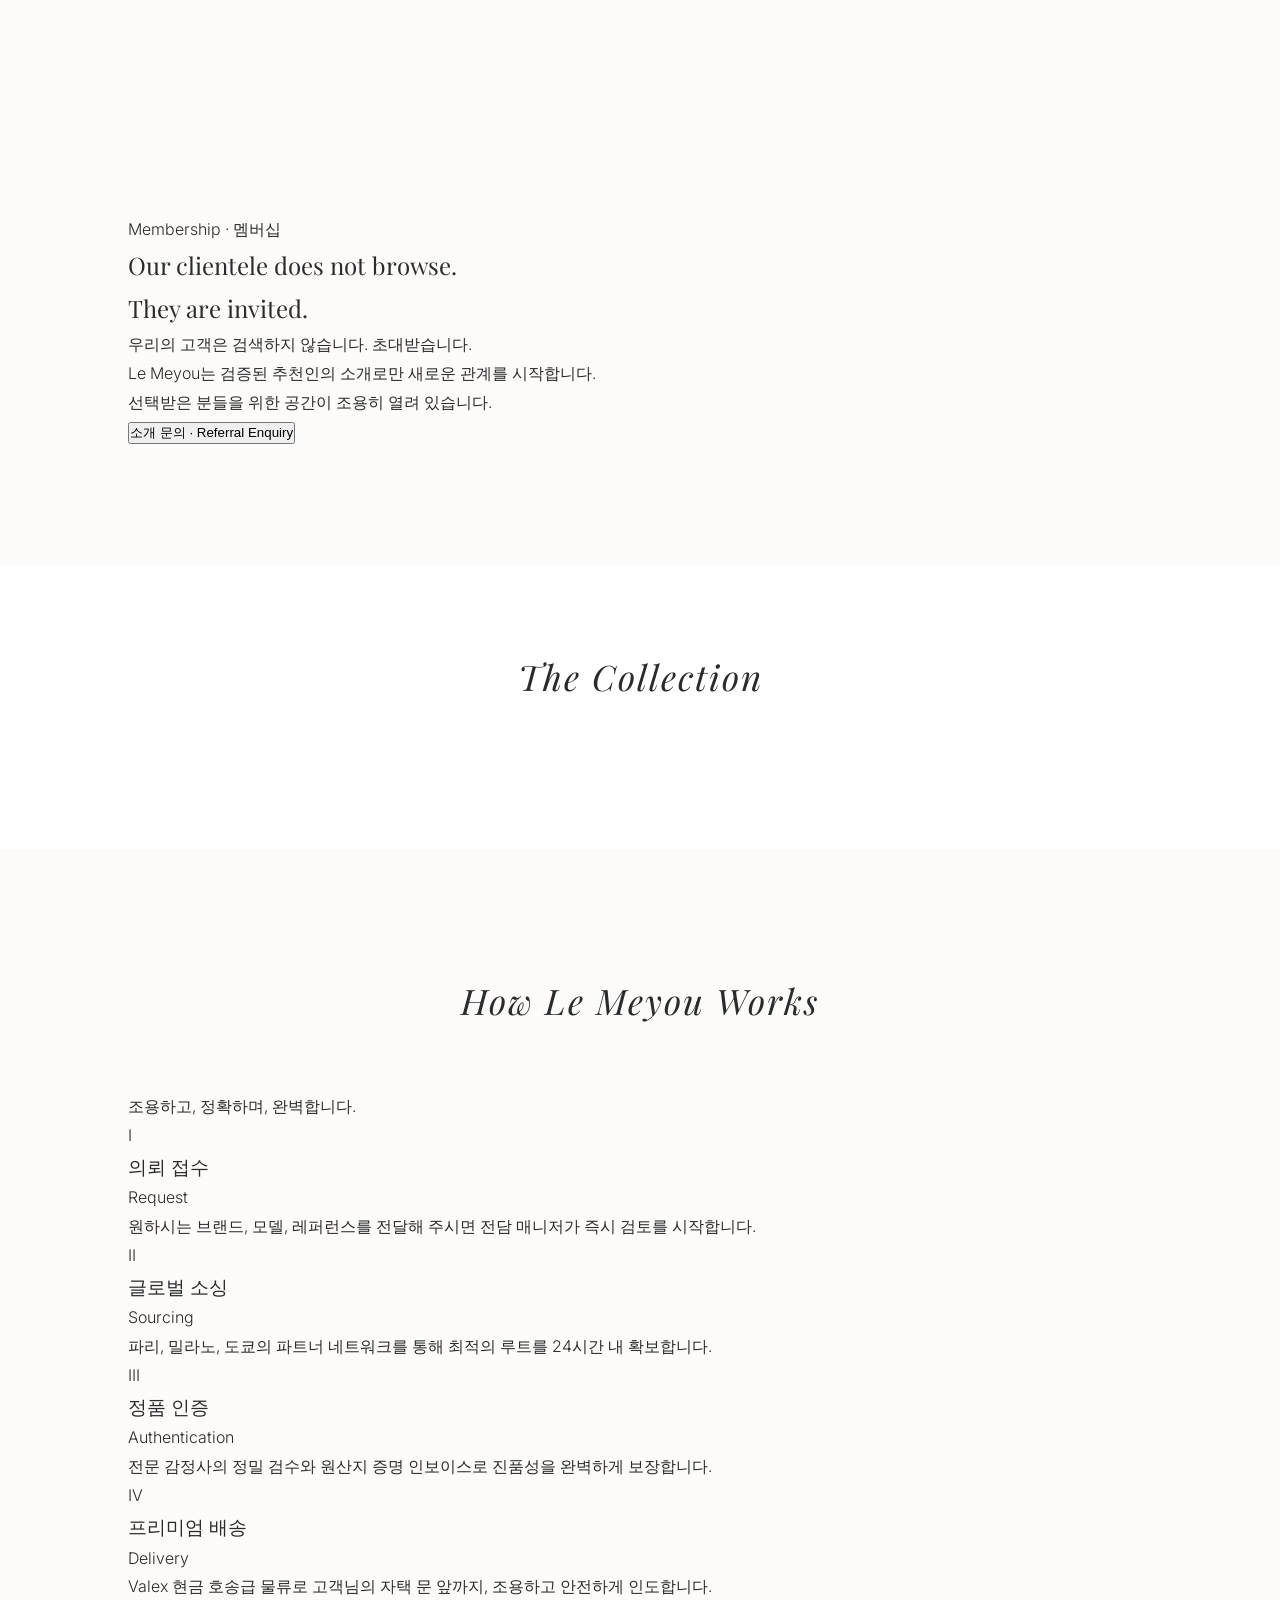
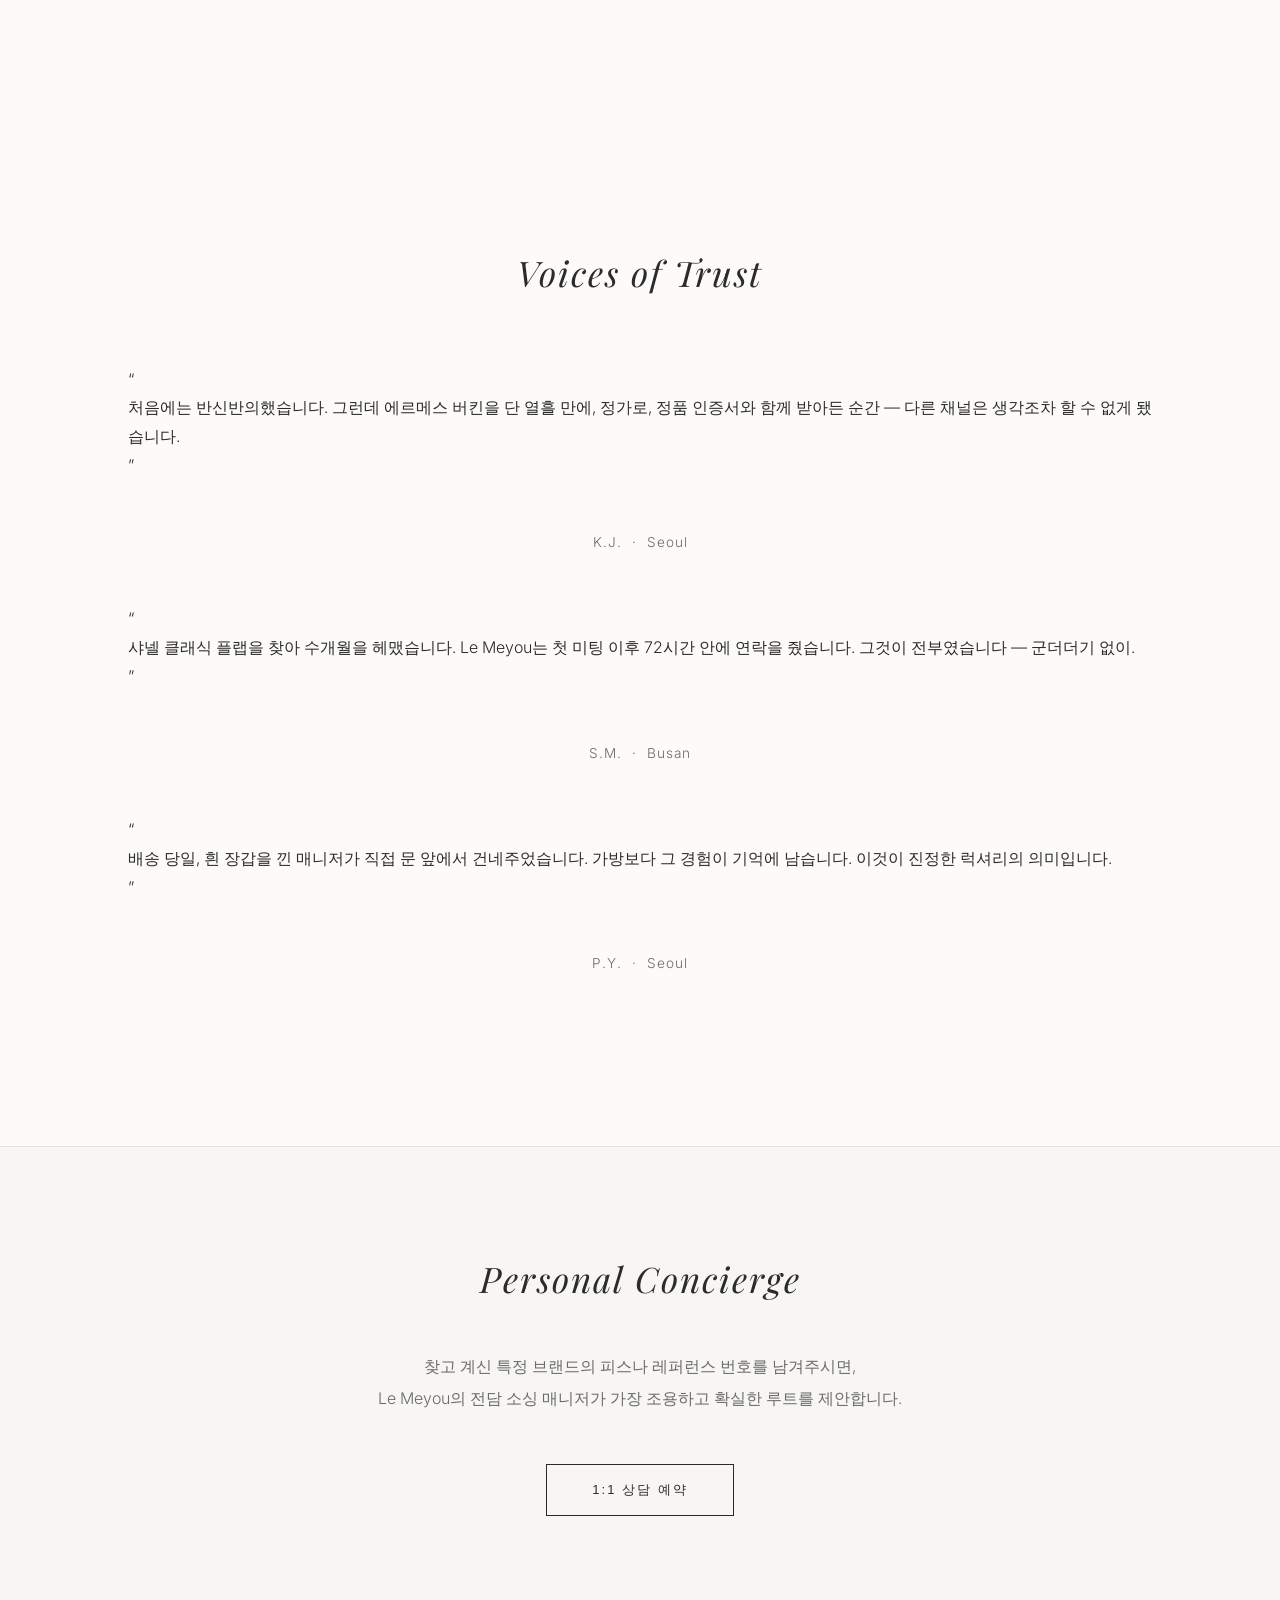
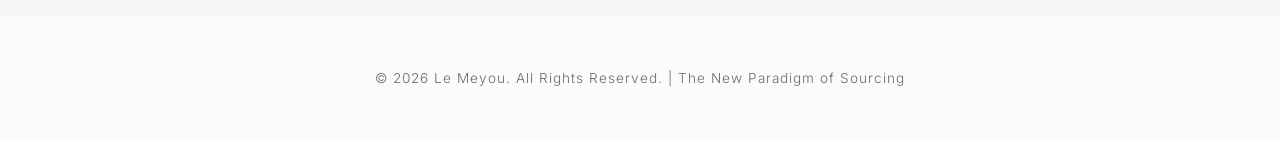
==== commit b62e4862: "UX: Add marquee, transparent navbar, stagger animations" ====
--- a/index.html
+++ b/index.html
@@ -18,8 +18,9 @@
       <ul>
         <li><a href="#about">Philosophy</a></li>
         <li><a href="#sourcing">Sourcing</a></li>
+        <li><a href="#invitation">Access</a></li>
         <li><a href="#collection">Collection</a></li>
-        <li><a href="#trust">Trust</a></li>
+        <li><a href="#process">Process</a></li>
         <li><a href="#contact">Concierge</a></li>
       </ul>
     </nav>
@@ -59,6 +60,14 @@
       </div>
     </section>
 
+    <!-- Marquee Ticker Band -->
+    <div class="marquee-band" aria-hidden="true">
+      <div class="marquee-track">
+        <span class="marquee-content">HERMÈS &nbsp;·&nbsp; CHANEL &nbsp;·&nbsp; LOUIS VUITTON &nbsp;·&nbsp; BOTTEGA VENETA &nbsp;·&nbsp; DIOR &nbsp;·&nbsp; CELINE &nbsp;·&nbsp; SAINT LAURENT &nbsp;·&nbsp; LOEWE &nbsp;·&nbsp; GIVENCHY &nbsp;·&nbsp; VALENTINO &nbsp;·&nbsp; BURBERRY &nbsp;·&nbsp; PRADA &nbsp;·&nbsp; GUCCI &nbsp;·&nbsp; FENDI &nbsp;·&nbsp; CARTIER &nbsp;·&nbsp; </span>
+        <span class="marquee-content" aria-hidden="true">HERMÈS &nbsp;·&nbsp; CHANEL &nbsp;·&nbsp; LOUIS VUITTON &nbsp;·&nbsp; BOTTEGA VENETA &nbsp;·&nbsp; DIOR &nbsp;·&nbsp; CELINE &nbsp;·&nbsp; SAINT LAURENT &nbsp;·&nbsp; LOEWE &nbsp;·&nbsp; GIVENCHY &nbsp;·&nbsp; VALENTINO &nbsp;·&nbsp; BURBERRY &nbsp;·&nbsp; PRADA &nbsp;·&nbsp; GUCCI &nbsp;·&nbsp; FENDI &nbsp;·&nbsp; CARTIER &nbsp;·&nbsp; </span>
+      </div>
+    </div>
+
     <section id="sourcing">
       <div class="showcase">
         <div class="showcase-text">
@@ -83,10 +92,89 @@
       </div>
     </section>
 
+    <!-- ═══════════════════════════════════════════════════════ -->
+    <!-- BY INVITATION ONLY                                      -->
+    <!-- ═══════════════════════════════════════════════════════ -->
+    <section id="invitation" class="invitation-section">
+      <div class="invitation-rule"></div>
+      <div class="invitation-content">
+        <p class="invitation-eyebrow">Membership · 멤버십</p>
+        <h2 class="invitation-headline">Our clientele does not browse.<br>They are invited.</h2>
+        <p class="invitation-sub">우리의 고객은 검색하지 않습니다. 초대받습니다.<br>Le Meyou는 검증된 추천인의 소개로만 새로운 관계를 시작합니다.<br>선택받은 분들을 위한 공간이 조용히 열려 있습니다.</p>
+        <a href="#contact"><button class="btn-invitation">소개 문의 · Referral Enquiry</button></a>
+      </div>
+      <div class="invitation-rule"></div>
+    </section>
+
     <section id="collection" class="gallery">
       <h2 class="section-title">The Collection</h2>
       <div class="gallery-grid" id="dynamic-gallery">
         <!-- Dynamic items will be loaded here via app.js -->
+      </div>
+    </section>
+
+    <!-- ═══════════════════════════════════════════════════════ -->
+    <!-- HOW IT WORKS                                            -->
+    <!-- ═══════════════════════════════════════════════════════ -->
+    <section id="process" class="process-section">
+      <h2 class="section-title">How Le Meyou Works</h2>
+      <p class="process-subtitle">조용하고, 정확하며, 완벽합니다.</p>
+      <div class="process-steps">
+        <div class="process-step">
+          <div class="process-numeral">I</div>
+          <div class="process-connector"></div>
+          <h3 class="process-step-title">의뢰 접수</h3>
+          <p class="process-step-label">Request</p>
+          <p class="process-step-desc">원하시는 브랜드, 모델, 레퍼런스를 전달해 주시면 전담 매니저가 즉시 검토를 시작합니다.</p>
+        </div>
+        <div class="process-step">
+          <div class="process-numeral">II</div>
+          <div class="process-connector"></div>
+          <h3 class="process-step-title">글로벌 소싱</h3>
+          <p class="process-step-label">Sourcing</p>
+          <p class="process-step-desc">파리, 밀라노, 도쿄의 파트너 네트워크를 통해 최적의 루트를 24시간 내 확보합니다.</p>
+        </div>
+        <div class="process-step">
+          <div class="process-numeral">III</div>
+          <div class="process-connector"></div>
+          <h3 class="process-step-title">정품 인증</h3>
+          <p class="process-step-label">Authentication</p>
+          <p class="process-step-desc">전문 감정사의 정밀 검수와 원산지 증명 인보이스로 진품성을 완벽하게 보장합니다.</p>
+        </div>
+        <div class="process-step">
+          <div class="process-numeral">IV</div>
+          <div class="process-connector"></div>
+          <h3 class="process-step-title">프리미엄 배송</h3>
+          <p class="process-step-label">Delivery</p>
+          <p class="process-step-desc">Valex 현금 호송급 물류로 고객님의 자택 문 앞까지, 조용하고 안전하게 인도합니다.</p>
+        </div>
+      </div>
+    </section>
+
+    <!-- ═══════════════════════════════════════════════════════ -->
+    <!-- CLIENT TESTIMONIALS                                     -->
+    <!-- ═══════════════════════════════════════════════════════ -->
+    <section id="testimonials" class="testimonials-section">
+      <h2 class="section-title">Voices of Trust</h2>
+      <div class="testimonials-grid">
+        <blockquote class="testimonial-card">
+          <span class="testimonial-mark open">&ldquo;</span>
+          <p class="testimonial-text">처음에는 반신반의했습니다. 그런데 에르메스 버킨을 단 열흘 만에, 정가로, 정품 인증서와 함께 받아든 순간 — 다른 채널은 생각조차 할 수 없게 됐습니다.</p>
+          <span class="testimonial-mark close">&rdquo;</span>
+          <footer class="testimonial-attribution">K.J. &nbsp;&middot;&nbsp; Seoul</footer>
+        </blockquote>
+        <blockquote class="testimonial-card">
+          <span class="testimonial-mark open">&ldquo;</span>
+          <p class="testimonial-text">샤넬 클래식 플랩을 찾아 수개월을 헤맸습니다. Le Meyou는 첫 미팅 이후 72시간 안에 연락을 줬습니다. 그것이 전부였습니다 — 군더더기 없이.</p>
+          <span class="testimonial-mark close">&rdquo;</span>
+          <footer class="testimonial-attribution">S.M. &nbsp;&middot;&nbsp; Busan</footer>
+        </blockquote>
+        <blockquote class="testimonial-card">
+          <span class="testimonial-mark open">&ldquo;</span>
+          <p class="testimonial-text">배송 당일, 흰 장갑을 낀 매니저가 직접 문 앞에서 건네주었습니다. 가방보다 그 경험이 기억에 남습니다. 이것이 진정한 럭셔리의 의미입니다.</p>
+          <span class="testimonial-mark close">&rdquo;</span>
+          <footer class="testimonial-attribution">P.Y. &nbsp;&middot;&nbsp; Seoul</footer>
+        </blockquote>
       </div>
     </section>
 
@@ -103,6 +191,21 @@
     <p>&copy; 2026 Le Meyou. All Rights Reserved. | The New Paradigm of Sourcing</p>
   </footer>
 
+  <!-- Page Loader -->
+  <div id="page-loader">
+    <span class="loader-logo">Le Meyou</span>
+    <span class="loader-tagline">Luxury Sourcing Agency</span>
+  </div>
+
+  <!-- Floating KakaoTalk CTA -->
+  <a id="kakao-float" href="https://open.kakao.com/o/placeholder" target="_blank" rel="noopener">
+    <span class="kakao-icon">💬</span>
+    카카오 VIP 상담
+  </a>
+
+  <!-- Back to Top -->
+  <button id="back-to-top" aria-label="Back to top">↑</button>
+
   <script src="app.js"></script>
 </body>
 </html>
--- a/style.css
+++ b/style.css
@@ -43,10 +43,45 @@
   justify-content: space-between;
   align-items: center;
   z-index: 1000;
-  background: rgba(252, 251, 249, 0.95);
-  transition: all 0.4s ease;
-}
-
+  background: transparent;
+  transition: background 0.5s ease, padding 0.4s ease, border-color 0.5s ease;
+  border-bottom: 1px solid transparent;
+}
+
+/* Transparent state — over hero video */
+header.nav-transparent {
+  background: transparent;
+  border-bottom-color: transparent;
+}
+
+header.nav-transparent .logo,
+header.nav-transparent nav a {
+  color: #ffffff;
+}
+
+header.nav-transparent nav a::after {
+  background-color: #ffffff;
+}
+
+/* Scrolled / solid state */
+header.nav-scrolled {
+  background: rgba(252, 251, 249, 0.97);
+  border-bottom-color: var(--border-color);
+  padding: 15px 60px;
+  backdrop-filter: blur(8px);
+  -webkit-backdrop-filter: blur(8px);
+}
+
+header.nav-scrolled .logo,
+header.nav-scrolled nav a {
+  color: var(--text-main);
+}
+
+header.nav-scrolled nav a::after {
+  background-color: var(--text-main);
+}
+
+/* Legacy .scrolled kept for safety */
 header.scrolled {
   padding: 15px 60px;
   border-bottom: 1px solid var(--border-color);
@@ -98,19 +133,16 @@
   text-align: center;
   position: relative;
   padding: 0 20px;
-  background-color: #000;
   overflow: hidden;
 }
 
 .hero-video {
   position: absolute;
-  top: 50%;
-  left: 50%;
-  min-width: 100%;
-  min-height: 100%;
-  width: auto;
-  height: auto;
-  transform: translate(-50%, -50%);
+  top: 0;
+  left: 0;
+  width: 100%;
+  height: 100%;
+  object-fit: cover;
   z-index: 1;
 }
 
@@ -120,7 +152,7 @@
   left: 0;
   width: 100%;
   height: 100%;
-  background: rgba(0, 0, 0, 0.35);
+  background: rgba(0, 0, 0, 0.38);
   z-index: 2;
 }
 
@@ -144,11 +176,12 @@
   font-size: 1.1rem;
   max-width: 600px;
   margin: 0 auto 50px auto;
-  color: rgba(255, 255, 255, 0.85);
+  color: rgba(255,255,255,0.88);
   opacity: 0;
   transform: translateY(20px);
   animation: fadeUp 1.5s ease forwards 0.8s;
-  font-family: 'Noto Serif KR', 'Playfair Display', serif;
+  font-family: 'Noto Serif KR', serif;
+  letter-spacing: 1px;
 }
 
 .btn-primary {
@@ -204,10 +237,15 @@
 .feature-card {
   text-align: center;
   padding: 20px;
-  transition: transform 0.6s ease;
+  transition: opacity 0.8s ease, transform 0.8s cubic-bezier(0.25, 1, 0.5, 1);
   opacity: 0;
   transform: translateY(30px);
 }
+
+/* Stagger delays applied via JS data-attribute */
+.feature-card:nth-child(1) { transition-delay: 0s; }
+.feature-card:nth-child(2) { transition-delay: 0.2s; }
+.feature-card:nth-child(3) { transition-delay: 0.4s; }
 
 .feature-card.visible {
   opacity: 1;
@@ -313,7 +351,9 @@
   height: 500px;
   opacity: 0;
   transform: translateY(30px);
-  transition: all 1.2s cubic-bezier(0.25, 1, 0.5, 1);
+  transition: all 1.2s cubic-bezier(0.25, 1, 0.5, 1), border-color 0.3s ease;
+  border: 2px solid transparent;
+  position: relative;
 }
 
 .gallery-item.visible {
@@ -321,6 +361,10 @@
   transform: translateY(0);
 }
 
+.gallery-item:hover {
+  border-color: #d4af37;
+}
+
 .gallery-item img {
   width: 100%;
   height: 100%;
@@ -330,6 +374,40 @@
 
 .gallery-item:hover img {
   transform: scale(1.05);
+}
+
+.gallery-caption {
+  position: absolute;
+  bottom: 0;
+  left: 0;
+  width: 100%;
+  padding: 24px 20px 20px;
+  background: linear-gradient(transparent, rgba(0,0,0,0.72));
+  color: white;
+  transform: translateY(8px);
+  transition: transform 0.4s ease, opacity 0.4s ease;
+  opacity: 0;
+}
+
+.gallery-item:hover .gallery-caption {
+  opacity: 1;
+  transform: translateY(0);
+}
+
+.gallery-caption h4 {
+  font-family: 'Playfair Display', serif;
+  font-size: 17px;
+  margin-bottom: 5px;
+  color: white;
+  font-weight: 400;
+}
+
+.gallery-caption p {
+  font-family: 'Inter', sans-serif;
+  font-size: 12px;
+  opacity: 0.85;
+  color: white;
+  letter-spacing: 0.5px;
 }
 
 /* Contact */
@@ -361,7 +439,179 @@
   }
 }
 
-/* Responsive */
+/* Marquee Ticker Band */
+.marquee-band {
+  width: 100%;
+  background-color: #1c1c1c;
+  overflow: hidden;
+  padding: 18px 0;
+  border-top: 1px solid #2e2e2e;
+  border-bottom: 1px solid #2e2e2e;
+}
+
+.marquee-track {
+  display: flex;
+  white-space: nowrap;
+  animation: marquee-scroll 35s linear infinite;
+  will-change: transform;
+}
+
+.marquee-content {
+  display: inline-block;
+  font-family: 'Playfair Display', serif;
+  font-size: 13px;
+  letter-spacing: 3px;
+  color: #c8b8a2;
+  padding-right: 0;
+  flex-shrink: 0;
+  min-width: 100%;
+}
+
+@keyframes marquee-scroll {
+  0%   { transform: translateX(0); }
+  100% { transform: translateX(-50%); }
+}
+
+.marquee-band:hover .marquee-track {
+  animation-play-state: paused;
+}
+
+/* ─── Page Loader ─────────────────────────────────────────── */
+#page-loader {
+  position: fixed;
+  inset: 0;
+  background-color: var(--bg-color);
+  display: flex;
+  flex-direction: column;
+  align-items: center;
+  justify-content: center;
+  z-index: 9999;
+  transition: opacity 0.7s ease, visibility 0.7s ease;
+}
+
+#page-loader .loader-logo {
+  font-family: 'Playfair Display', serif;
+  font-size: 2.4rem;
+  letter-spacing: 6px;
+  text-transform: uppercase;
+  color: var(--text-main);
+  opacity: 0;
+  animation: loaderFadeIn 0.9s ease forwards 0.2s;
+}
+
+#page-loader .loader-tagline {
+  font-size: 0.72rem;
+  letter-spacing: 3px;
+  text-transform: uppercase;
+  color: var(--text-muted);
+  margin-top: 12px;
+  opacity: 0;
+  animation: loaderFadeIn 0.9s ease forwards 0.55s;
+}
+
+#page-loader.hidden {
+  opacity: 0;
+  visibility: hidden;
+}
+
+@keyframes loaderFadeIn {
+  from { opacity: 0; transform: translateY(8px); }
+  to   { opacity: 1; transform: translateY(0); }
+}
+
+/* ─── Floating KakaoTalk CTA ──────────────────────────────── */
+#kakao-float {
+  position: fixed;
+  right: 30px;
+  bottom: 30px;
+  z-index: 900;
+  background-color: #FEE500;
+  color: #000000;
+  font-size: 13px;
+  font-weight: 600;
+  letter-spacing: 0.5px;
+  padding: 14px 20px;
+  border-radius: 50px;
+  box-shadow: 0 4px 20px rgba(254, 229, 0, 0.45);
+  text-decoration: none;
+  display: flex;
+  align-items: center;
+  gap: 8px;
+  opacity: 0;
+  pointer-events: none;
+  transform: translateY(10px);
+  transition: opacity 0.4s ease, transform 0.4s ease, box-shadow 0.3s ease;
+  white-space: nowrap;
+}
+
+#kakao-float.visible {
+  opacity: 1;
+  pointer-events: auto;
+  transform: translateY(0);
+  animation: kakaoPulse 2.6s ease-in-out infinite 0.5s;
+}
+
+#kakao-float:hover {
+  box-shadow: 0 6px 28px rgba(254, 229, 0, 0.65);
+  animation: none;
+  transform: translateY(-2px);
+}
+
+#kakao-float .kakao-icon {
+  font-size: 16px;
+  line-height: 1;
+}
+
+@keyframes kakaoPulse {
+  0%, 100% { box-shadow: 0 4px 20px rgba(254, 229, 0, 0.45); }
+  50%       { box-shadow: 0 4px 32px rgba(254, 229, 0, 0.80); }
+}
+
+/* ─── Back to Top Button ──────────────────────────────────── */
+#back-to-top {
+  position: fixed;
+  right: 30px;
+  bottom: 90px;
+  z-index: 900;
+  width: 44px;
+  height: 44px;
+  background: transparent;
+  border: 1px solid var(--border-color);
+  color: var(--text-muted);
+  font-size: 18px;
+  cursor: pointer;
+  display: flex;
+  align-items: center;
+  justify-content: center;
+  opacity: 0;
+  pointer-events: none;
+  transform: translateY(10px);
+  transition: opacity 0.4s ease, transform 0.4s ease,
+              background 0.3s ease, color 0.3s ease, border-color 0.3s ease;
+}
+
+#back-to-top.visible {
+  opacity: 1;
+  pointer-events: auto;
+  transform: translateY(0);
+}
+
+#back-to-top:hover {
+  background: var(--text-main);
+  color: var(--bg-color);
+  border-color: var(--text-main);
+}
+
+/* ─── Active Nav Link ─────────────────────────────────────── */
+nav a.active::after {
+  width: 100%;
+}
+
+nav a.active {
+  color: var(--text-main);
+}
+
+/* ─── Responsive ──────────────────────────────────────────── */
 @media (max-width: 768px) {
   .hero h1 { font-size: 2.5rem; }
   .showcase, .showcase:nth-child(even) { flex-direction: column; }
@@ -369,4 +619,6 @@
   .gallery-grid { grid-template-columns: 1fr; }
   header { padding: 20px; }
   nav ul { display: none; }
-}
+  #kakao-float { right: 16px; bottom: 16px; }
+  #back-to-top  { right: 16px; bottom: 76px; }
+}
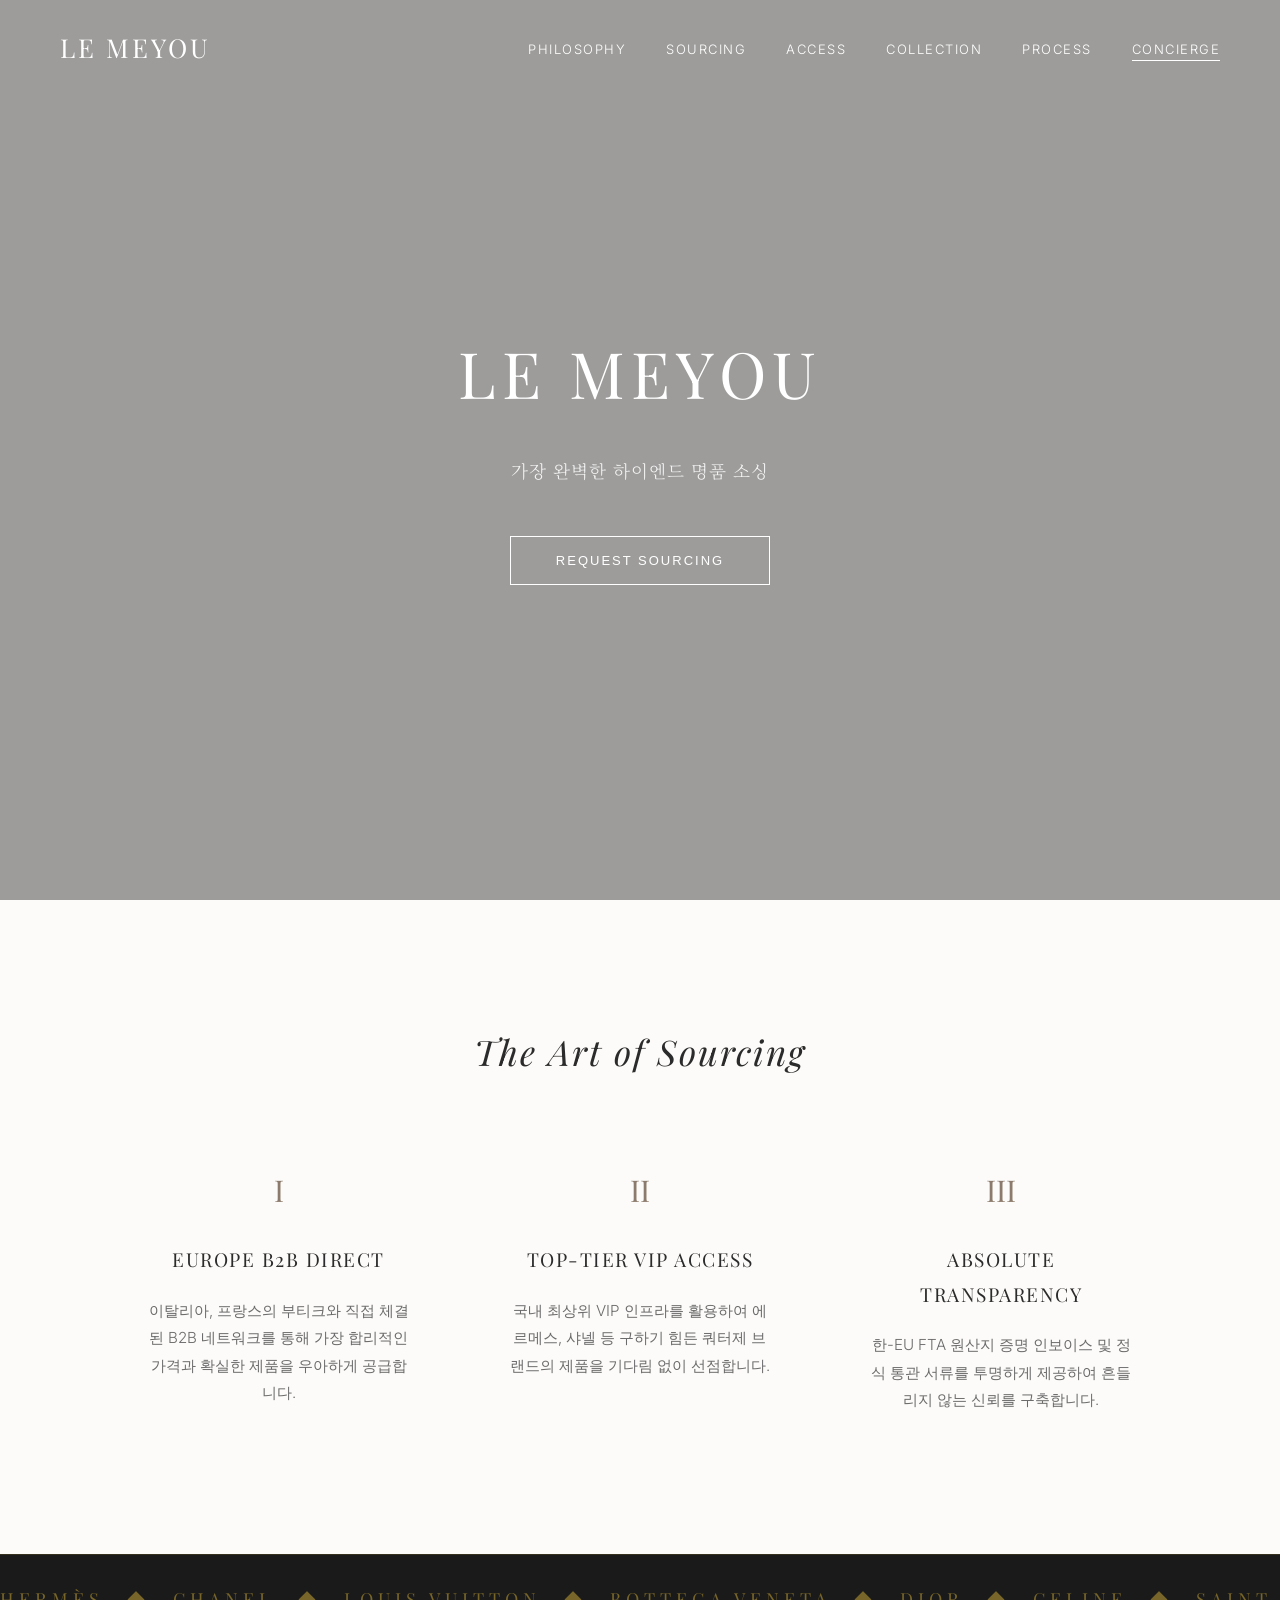
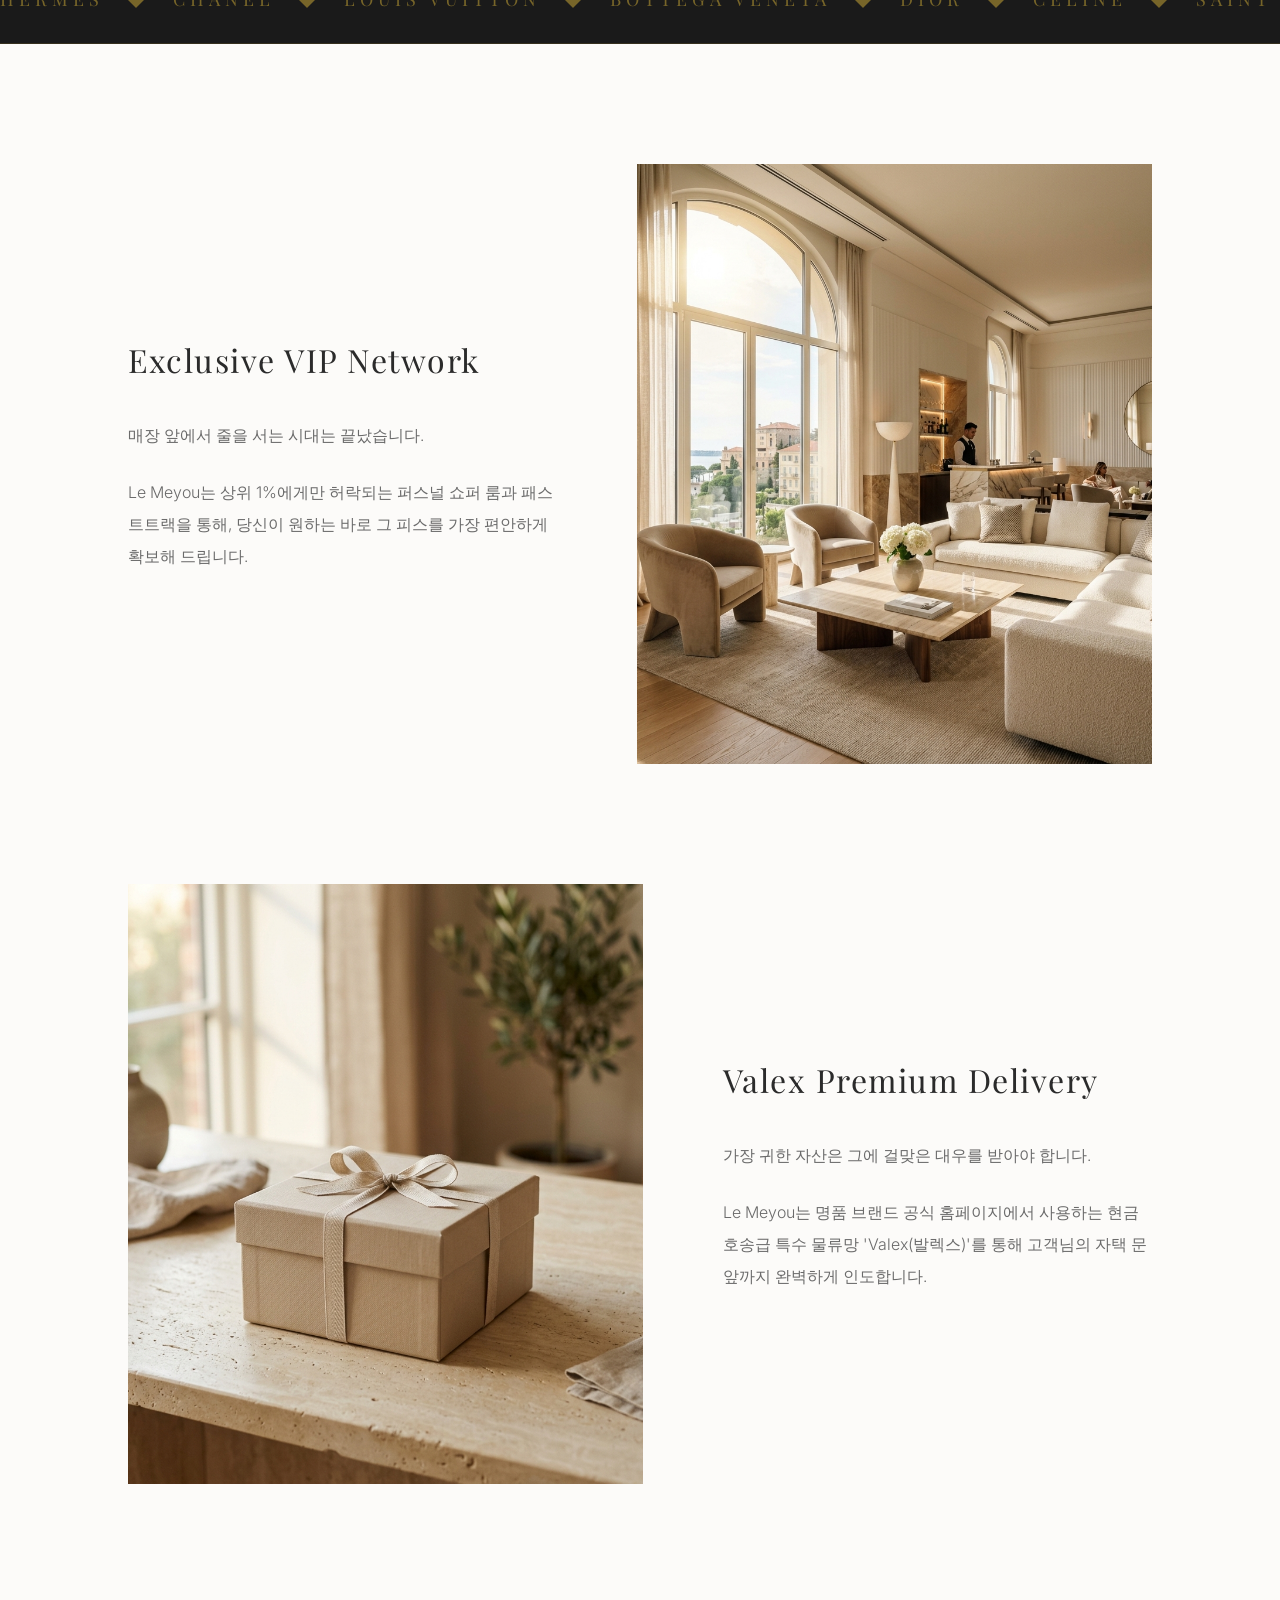
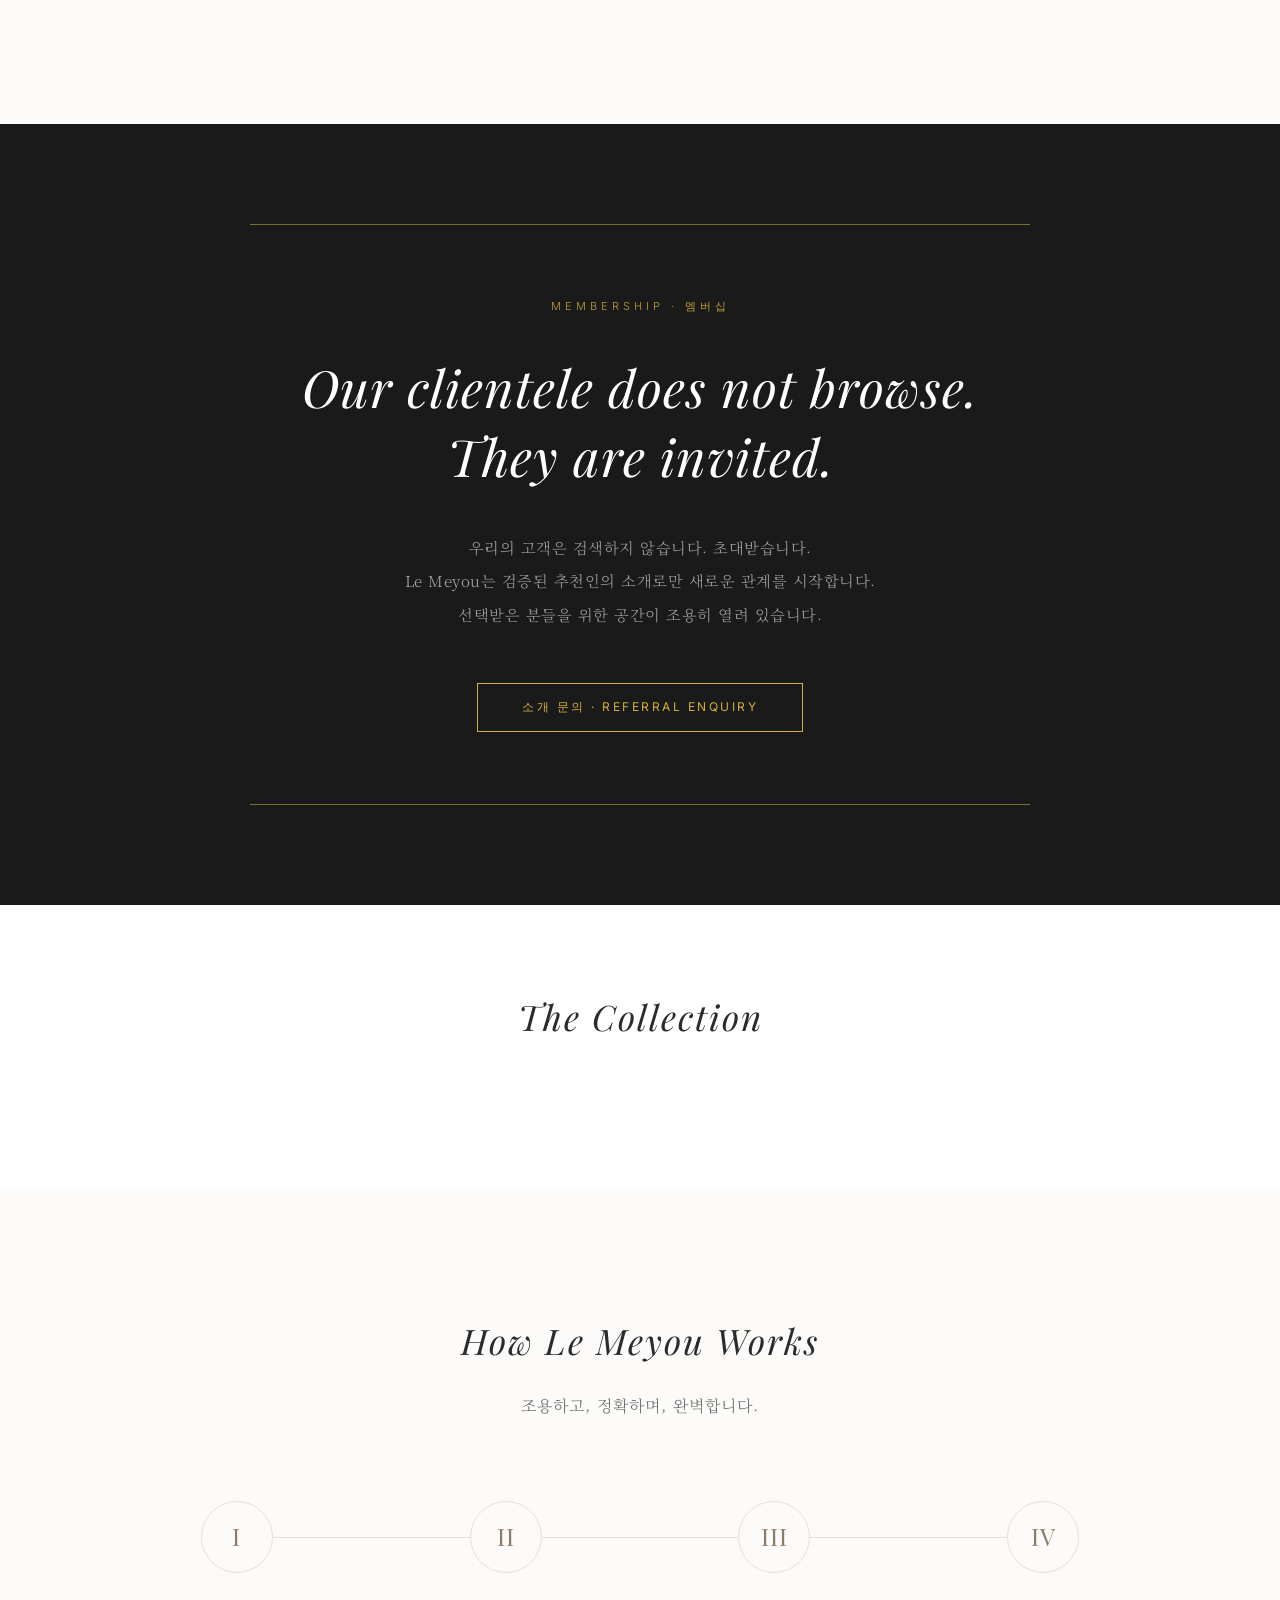
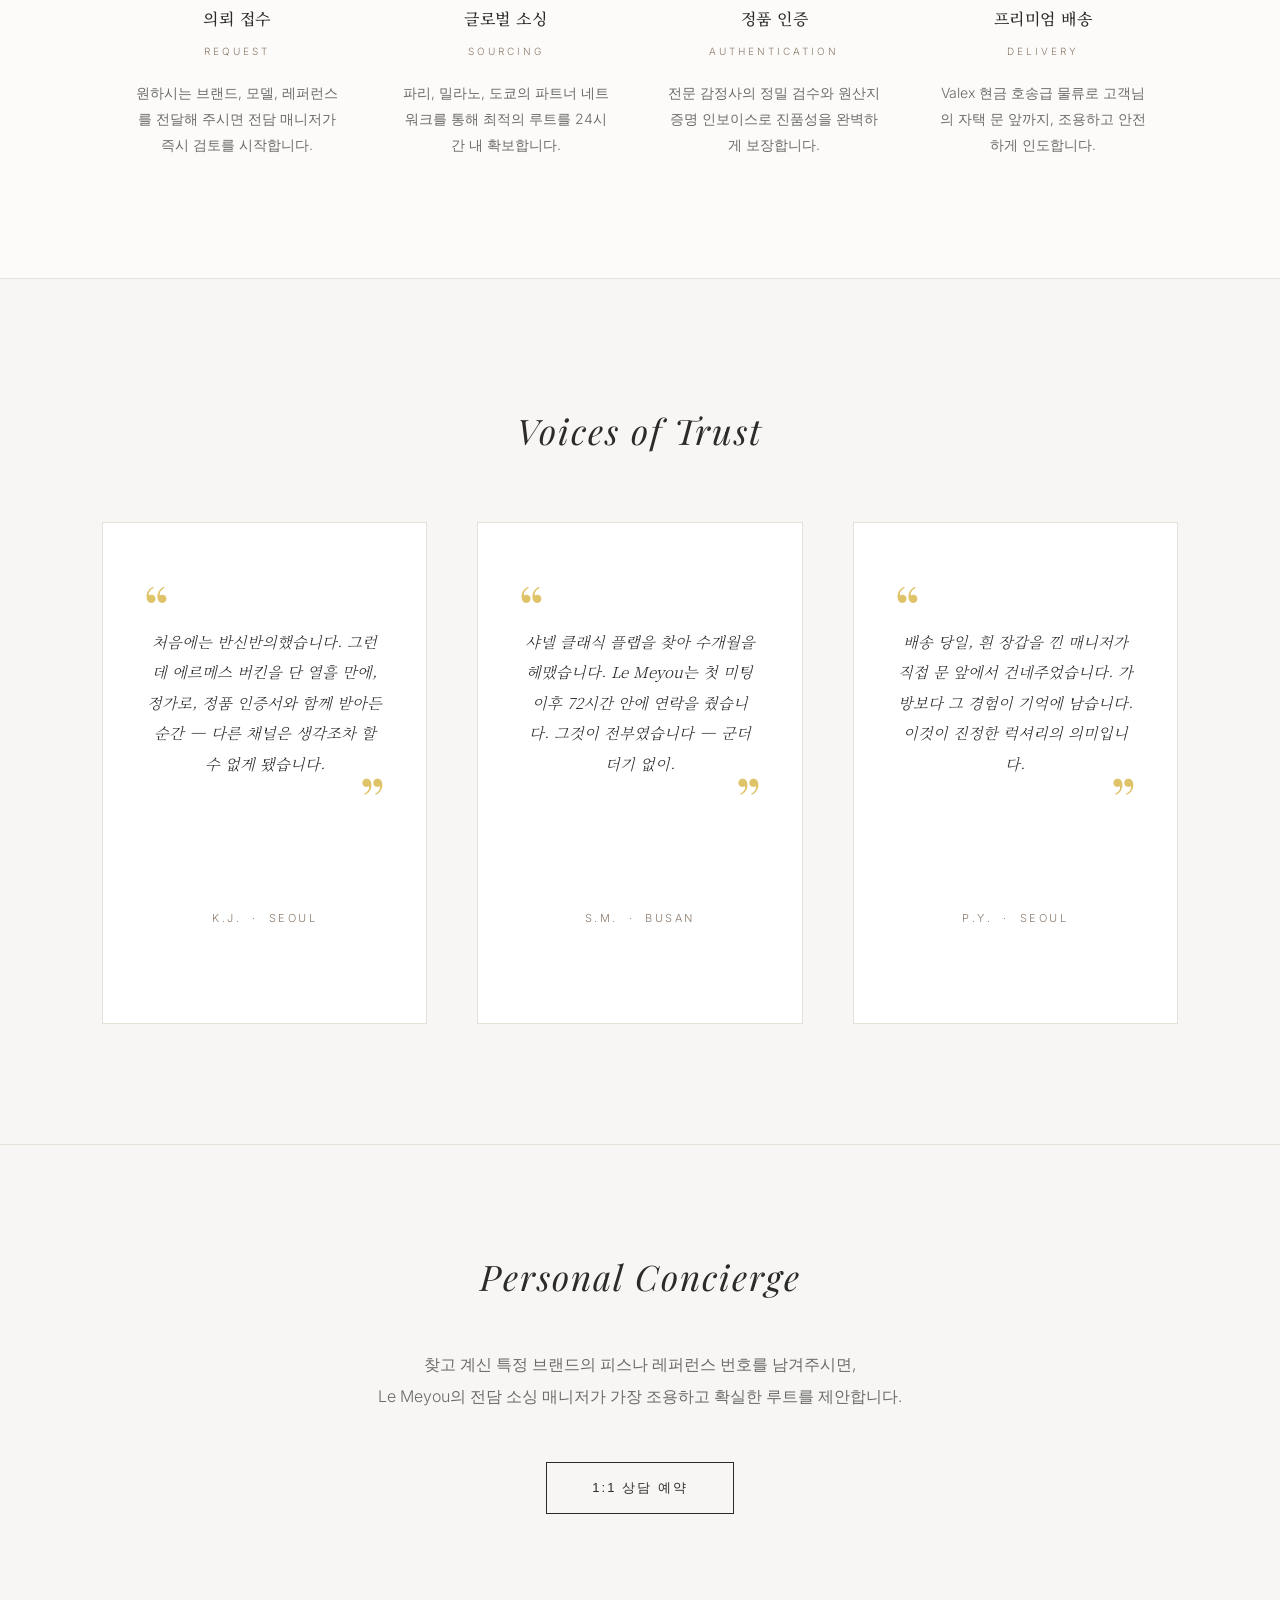
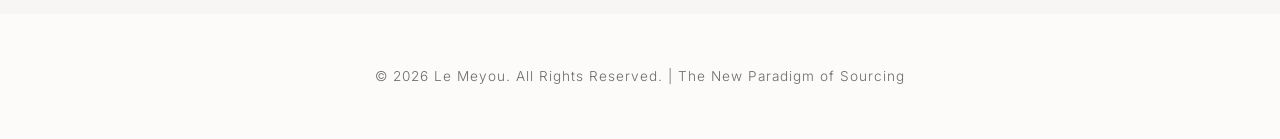
==== commit 0c93694b: "Design polish: premium marquee, responsive fixes, gallery grid" ====
--- a/index.html
+++ b/index.html
@@ -63,8 +63,8 @@
     <!-- Marquee Ticker Band -->
     <div class="marquee-band" aria-hidden="true">
       <div class="marquee-track">
-        <span class="marquee-content">HERMÈS &nbsp;·&nbsp; CHANEL &nbsp;·&nbsp; LOUIS VUITTON &nbsp;·&nbsp; BOTTEGA VENETA &nbsp;·&nbsp; DIOR &nbsp;·&nbsp; CELINE &nbsp;·&nbsp; SAINT LAURENT &nbsp;·&nbsp; LOEWE &nbsp;·&nbsp; GIVENCHY &nbsp;·&nbsp; VALENTINO &nbsp;·&nbsp; BURBERRY &nbsp;·&nbsp; PRADA &nbsp;·&nbsp; GUCCI &nbsp;·&nbsp; FENDI &nbsp;·&nbsp; CARTIER &nbsp;·&nbsp; </span>
-        <span class="marquee-content" aria-hidden="true">HERMÈS &nbsp;·&nbsp; CHANEL &nbsp;·&nbsp; LOUIS VUITTON &nbsp;·&nbsp; BOTTEGA VENETA &nbsp;·&nbsp; DIOR &nbsp;·&nbsp; CELINE &nbsp;·&nbsp; SAINT LAURENT &nbsp;·&nbsp; LOEWE &nbsp;·&nbsp; GIVENCHY &nbsp;·&nbsp; VALENTINO &nbsp;·&nbsp; BURBERRY &nbsp;·&nbsp; PRADA &nbsp;·&nbsp; GUCCI &nbsp;·&nbsp; FENDI &nbsp;·&nbsp; CARTIER &nbsp;·&nbsp; </span>
+        <span class="marquee-content">HERMÈS &ensp;◆&ensp; CHANEL &ensp;◆&ensp; LOUIS VUITTON &ensp;◆&ensp; BOTTEGA VENETA &ensp;◆&ensp; DIOR &ensp;◆&ensp; CELINE &ensp;◆&ensp; SAINT LAURENT &ensp;◆&ensp; LOEWE &ensp;◆&ensp; GIVENCHY &ensp;◆&ensp; VALENTINO &ensp;◆&ensp; PRADA &ensp;◆&ensp; CARTIER &ensp;◆&ensp; BURBERRY &ensp;◆&ensp; FENDI &ensp;◆&ensp; GUCCI &ensp;◆&ensp; </span>
+        <span class="marquee-content" aria-hidden="true">HERMÈS &ensp;◆&ensp; CHANEL &ensp;◆&ensp; LOUIS VUITTON &ensp;◆&ensp; BOTTEGA VENETA &ensp;◆&ensp; DIOR &ensp;◆&ensp; CELINE &ensp;◆&ensp; SAINT LAURENT &ensp;◆&ensp; LOEWE &ensp;◆&ensp; GIVENCHY &ensp;◆&ensp; VALENTINO &ensp;◆&ensp; PRADA &ensp;◆&ensp; CARTIER &ensp;◆&ensp; BURBERRY &ensp;◆&ensp; FENDI &ensp;◆&ensp; GUCCI &ensp;◆&ensp; </span>
       </div>
     </div>
 
--- a/style.css
+++ b/style.css
@@ -342,8 +342,8 @@
 
 .gallery-grid {
   display: grid;
-  grid-template-columns: repeat(3, 1fr);
-  gap: 30px;
+  grid-template-columns: repeat(auto-fill, minmax(350px, 1fr));
+  gap: 24px;
 }
 
 .gallery-item {
@@ -442,27 +442,27 @@
 /* Marquee Ticker Band */
 .marquee-band {
   width: 100%;
-  background-color: #1c1c1c;
+  background-color: #1a1a1a;
   overflow: hidden;
-  padding: 18px 0;
-  border-top: 1px solid #2e2e2e;
-  border-bottom: 1px solid #2e2e2e;
+  padding: 28px 0;
+  border-top: 1px solid rgba(212, 175, 55, 0.15);
+  border-bottom: 1px solid rgba(212, 175, 55, 0.15);
 }
 
 .marquee-track {
   display: flex;
   white-space: nowrap;
-  animation: marquee-scroll 35s linear infinite;
+  animation: marquee-scroll 50s linear infinite;
   will-change: transform;
 }
 
 .marquee-content {
   display: inline-block;
   font-family: 'Playfair Display', serif;
-  font-size: 13px;
-  letter-spacing: 3px;
-  color: #c8b8a2;
-  padding-right: 0;
+  font-size: 18px;
+  letter-spacing: 5px;
+  color: rgba(212, 175, 55, 0.5);
+  text-transform: uppercase;
   flex-shrink: 0;
   min-width: 100%;
 }
@@ -611,6 +611,283 @@
   color: var(--text-main);
 }
 
+/* ============================================================
+   BY INVITATION ONLY
+   ============================================================ */
+.invitation-section {
+  background-color: #1a1a1a;
+  padding: 100px 10%;
+  text-align: center;
+  display: flex;
+  flex-direction: column;
+  align-items: center;
+  gap: 0;
+}
+
+.invitation-rule {
+  width: 100%;
+  max-width: 780px;
+  height: 1px;
+  background-color: #d4af37;
+  opacity: 0.55;
+  margin: 0 auto;
+}
+
+.invitation-content {
+  padding: 72px 0;
+  max-width: 780px;
+}
+
+.invitation-eyebrow {
+  font-family: 'Inter', sans-serif;
+  font-size: 11px;
+  letter-spacing: 4px;
+  text-transform: uppercase;
+  color: #d4af37;
+  margin-bottom: 36px;
+  font-weight: 300;
+  opacity: 0.9;
+}
+
+.invitation-headline {
+  font-family: 'Playfair Display', serif;
+  font-size: clamp(2.2rem, 4vw, 3.4rem);
+  font-weight: 400;
+  font-style: italic;
+  color: #ffffff;
+  line-height: 1.35;
+  letter-spacing: 1px;
+  margin-bottom: 40px;
+}
+
+.invitation-sub {
+  font-family: 'Noto Serif KR', serif;
+  font-size: 0.95rem;
+  color: rgba(255, 255, 255, 0.6);
+  line-height: 2.2;
+  letter-spacing: 0.5px;
+  margin-bottom: 52px;
+  font-weight: 300;
+}
+
+.btn-invitation {
+  padding: 15px 44px;
+  background: transparent;
+  color: #d4af37;
+  border: 1px solid #d4af37;
+  font-family: 'Inter', sans-serif;
+  font-size: 12px;
+  text-transform: uppercase;
+  letter-spacing: 2.5px;
+  cursor: pointer;
+  transition: all 0.4s ease;
+}
+
+.btn-invitation:hover {
+  background: #d4af37;
+  color: #1a1a1a;
+}
+
+/* ============================================================
+   HOW IT WORKS — PROCESS STEPS
+   ============================================================ */
+.process-section {
+  background-color: var(--bg-color);
+  padding: 120px 8%;
+  text-align: center;
+}
+
+.process-subtitle {
+  font-family: 'Noto Serif KR', serif;
+  font-size: 1rem;
+  color: var(--text-muted);
+  letter-spacing: 1px;
+  margin-top: -40px;
+  margin-bottom: 80px;
+  font-weight: 300;
+}
+
+.process-steps {
+  display: grid;
+  grid-template-columns: repeat(4, 1fr);
+  gap: 0;
+  position: relative;
+  max-width: 1100px;
+  margin: 0 auto;
+}
+
+/* Hairline connecting the steps */
+.process-steps::before {
+  content: '';
+  position: absolute;
+  top: 36px;
+  left: calc(12.5% + 8px);
+  right: calc(12.5% + 8px);
+  height: 1px;
+  background: var(--border-color);
+  z-index: 0;
+}
+
+.process-step {
+  position: relative;
+  padding: 0 28px;
+  display: flex;
+  flex-direction: column;
+  align-items: center;
+  opacity: 0;
+  transform: translateY(24px);
+  transition: opacity 0.8s ease, transform 0.8s ease;
+}
+
+.process-step.visible {
+  opacity: 1;
+  transform: translateY(0);
+}
+
+.process-step:nth-child(2) { transition-delay: 0.15s; }
+.process-step:nth-child(3) { transition-delay: 0.30s; }
+.process-step:nth-child(4) { transition-delay: 0.45s; }
+
+.process-connector {
+  display: none; /* decorative; actual line drawn via ::before pseudo */
+}
+
+.process-numeral {
+  font-family: 'Playfair Display', serif;
+  font-size: 1.5rem;
+  color: var(--accent-color);
+  width: 72px;
+  height: 72px;
+  border: 1px solid var(--border-color);
+  border-radius: 50%;
+  display: flex;
+  align-items: center;
+  justify-content: center;
+  background-color: var(--bg-color);
+  position: relative;
+  z-index: 1;
+  margin-bottom: 32px;
+  letter-spacing: 1px;
+  transition: border-color 0.3s ease, color 0.3s ease;
+}
+
+.process-step:hover .process-numeral {
+  border-color: var(--accent-color);
+  color: #2b2b2b;
+}
+
+.process-step-title {
+  font-family: 'Noto Serif KR', serif;
+  font-size: 1rem;
+  font-weight: 500;
+  letter-spacing: 0.5px;
+  color: var(--text-main);
+  margin-bottom: 8px;
+}
+
+.process-step-label {
+  font-family: 'Inter', sans-serif;
+  font-size: 10px;
+  text-transform: uppercase;
+  letter-spacing: 3px;
+  color: var(--accent-color);
+  margin-bottom: 20px;
+}
+
+.process-step-desc {
+  font-family: 'Inter', sans-serif;
+  font-size: 0.88rem;
+  color: var(--text-muted);
+  line-height: 1.85;
+  font-weight: 300;
+  max-width: 220px;
+}
+
+/* ============================================================
+   CLIENT TESTIMONIALS
+   ============================================================ */
+.testimonials-section {
+  background-color: #f7f6f4;
+  padding: 120px 8%;
+  text-align: center;
+  border-top: 1px solid var(--border-color);
+}
+
+.testimonials-grid {
+  display: grid;
+  grid-template-columns: repeat(3, 1fr);
+  gap: 50px;
+  max-width: 1200px;
+  margin: 0 auto;
+}
+
+.testimonial-card {
+  background: #ffffff;
+  border: 1px solid var(--border-color);
+  padding: 52px 40px 44px;
+  text-align: center;
+  position: relative;
+  display: flex;
+  flex-direction: column;
+  align-items: center;
+  transition: transform 0.5s ease, box-shadow 0.5s ease;
+  opacity: 0;
+  transform: translateY(30px);
+}
+
+.testimonial-card.visible {
+  opacity: 1;
+  transform: translateY(0);
+}
+
+.testimonial-card:nth-child(2) { transition-delay: 0.15s; }
+.testimonial-card:nth-child(3) { transition-delay: 0.30s; }
+
+.testimonial-card:hover {
+  transform: translateY(-4px);
+  box-shadow: 0 16px 48px rgba(0,0,0,0.07);
+}
+
+.testimonial-mark {
+  font-family: 'Playfair Display', serif;
+  font-size: 4rem;
+  color: #d4af37;
+  line-height: 1;
+  display: block;
+  opacity: 0.75;
+}
+
+.testimonial-mark.open {
+  align-self: flex-start;
+  margin-bottom: -12px;
+}
+
+.testimonial-mark.close {
+  align-self: flex-end;
+  margin-top: -12px;
+}
+
+.testimonial-text {
+  font-family: 'Noto Serif KR', serif;
+  font-size: 0.95rem;
+  color: var(--text-main);
+  line-height: 2;
+  font-weight: 300;
+  font-style: italic;
+  flex: 1;
+  padding: 0 4px;
+}
+
+.testimonial-attribution {
+  font-family: 'Inter', sans-serif;
+  font-size: 11px;
+  text-transform: uppercase;
+  letter-spacing: 2.5px;
+  color: var(--accent-color);
+  margin-top: 28px;
+  font-weight: 300;
+}
+
 /* ─── Responsive ──────────────────────────────────────────── */
 @media (max-width: 768px) {
   .hero h1 { font-size: 2.5rem; }
@@ -621,4 +898,8 @@
   nav ul { display: none; }
   #kakao-float { right: 16px; bottom: 16px; }
   #back-to-top  { right: 16px; bottom: 76px; }
-}
+  .process-steps { grid-template-columns: 1fr; gap: 48px; }
+  .process-steps::before { display: none; }
+  .testimonials-grid { grid-template-columns: 1fr; gap: 32px; }
+  .marquee-content { font-size: 14px; letter-spacing: 3px; }
+}
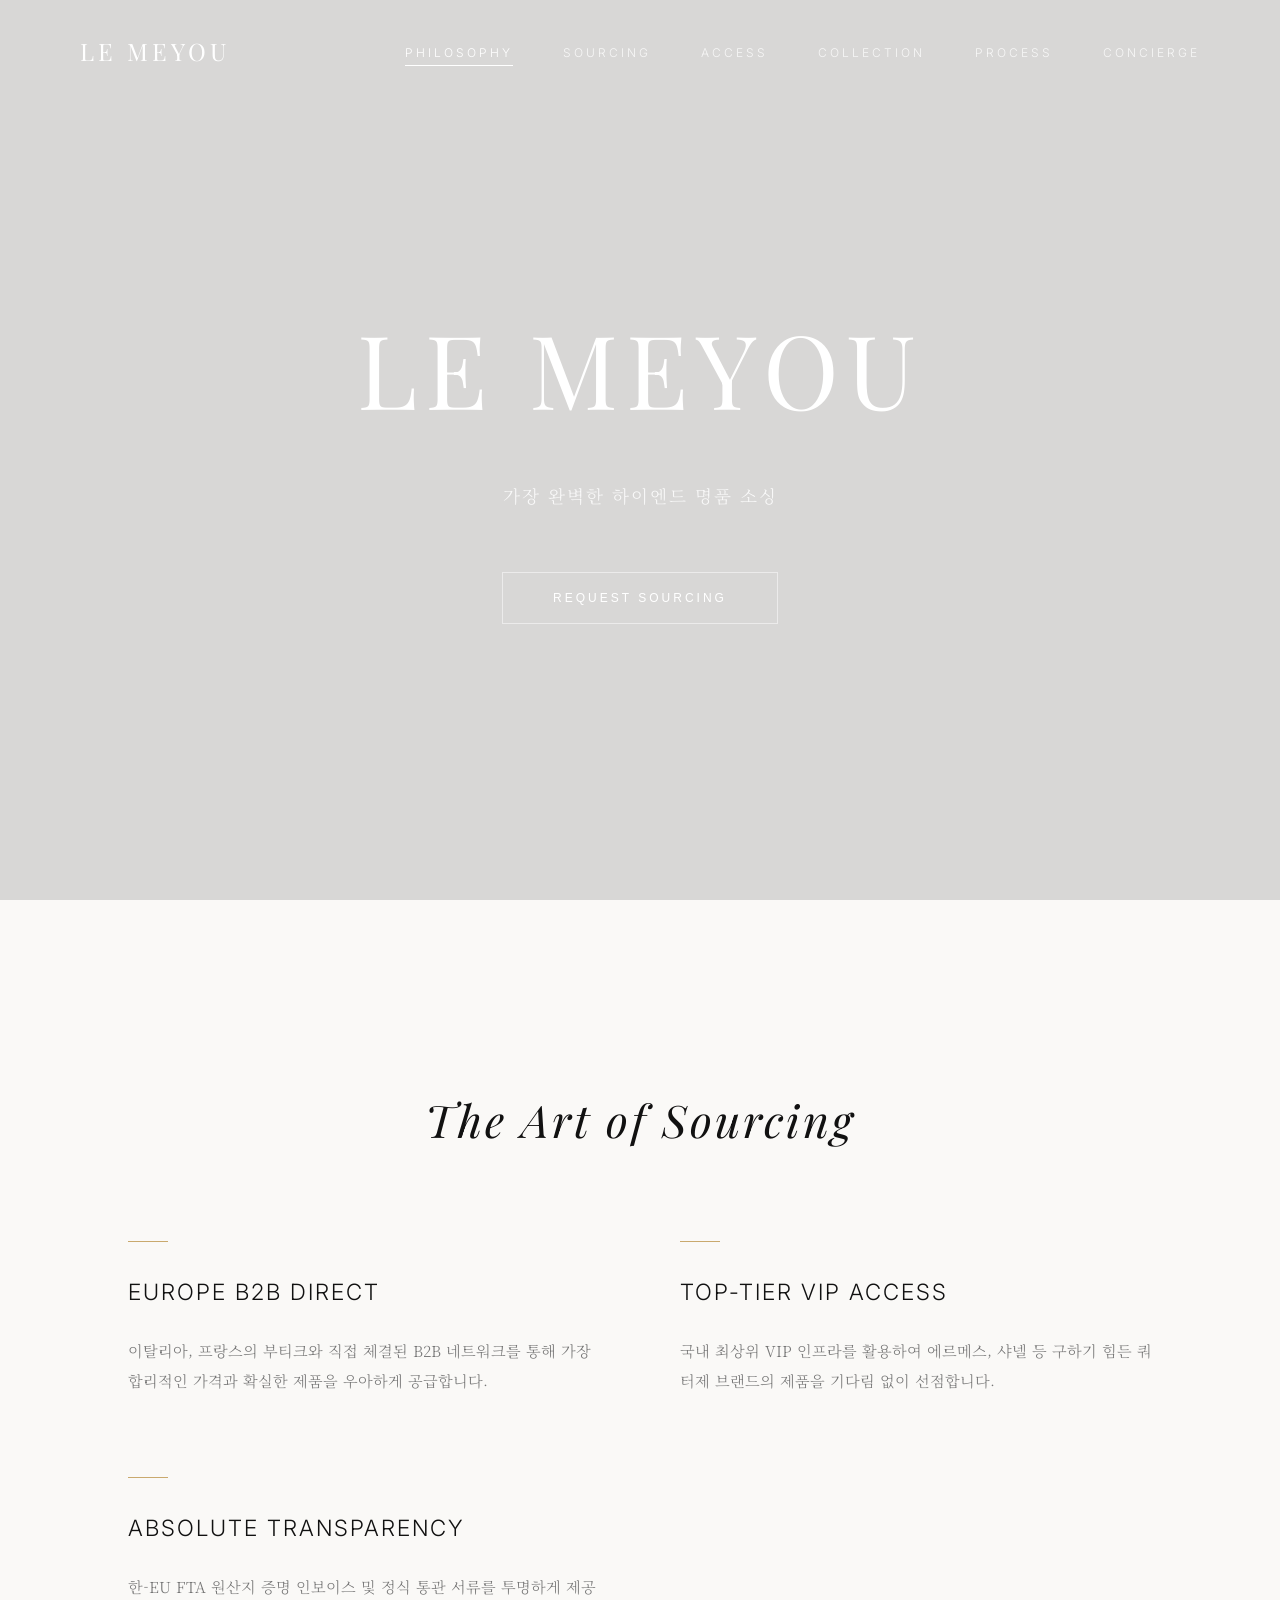
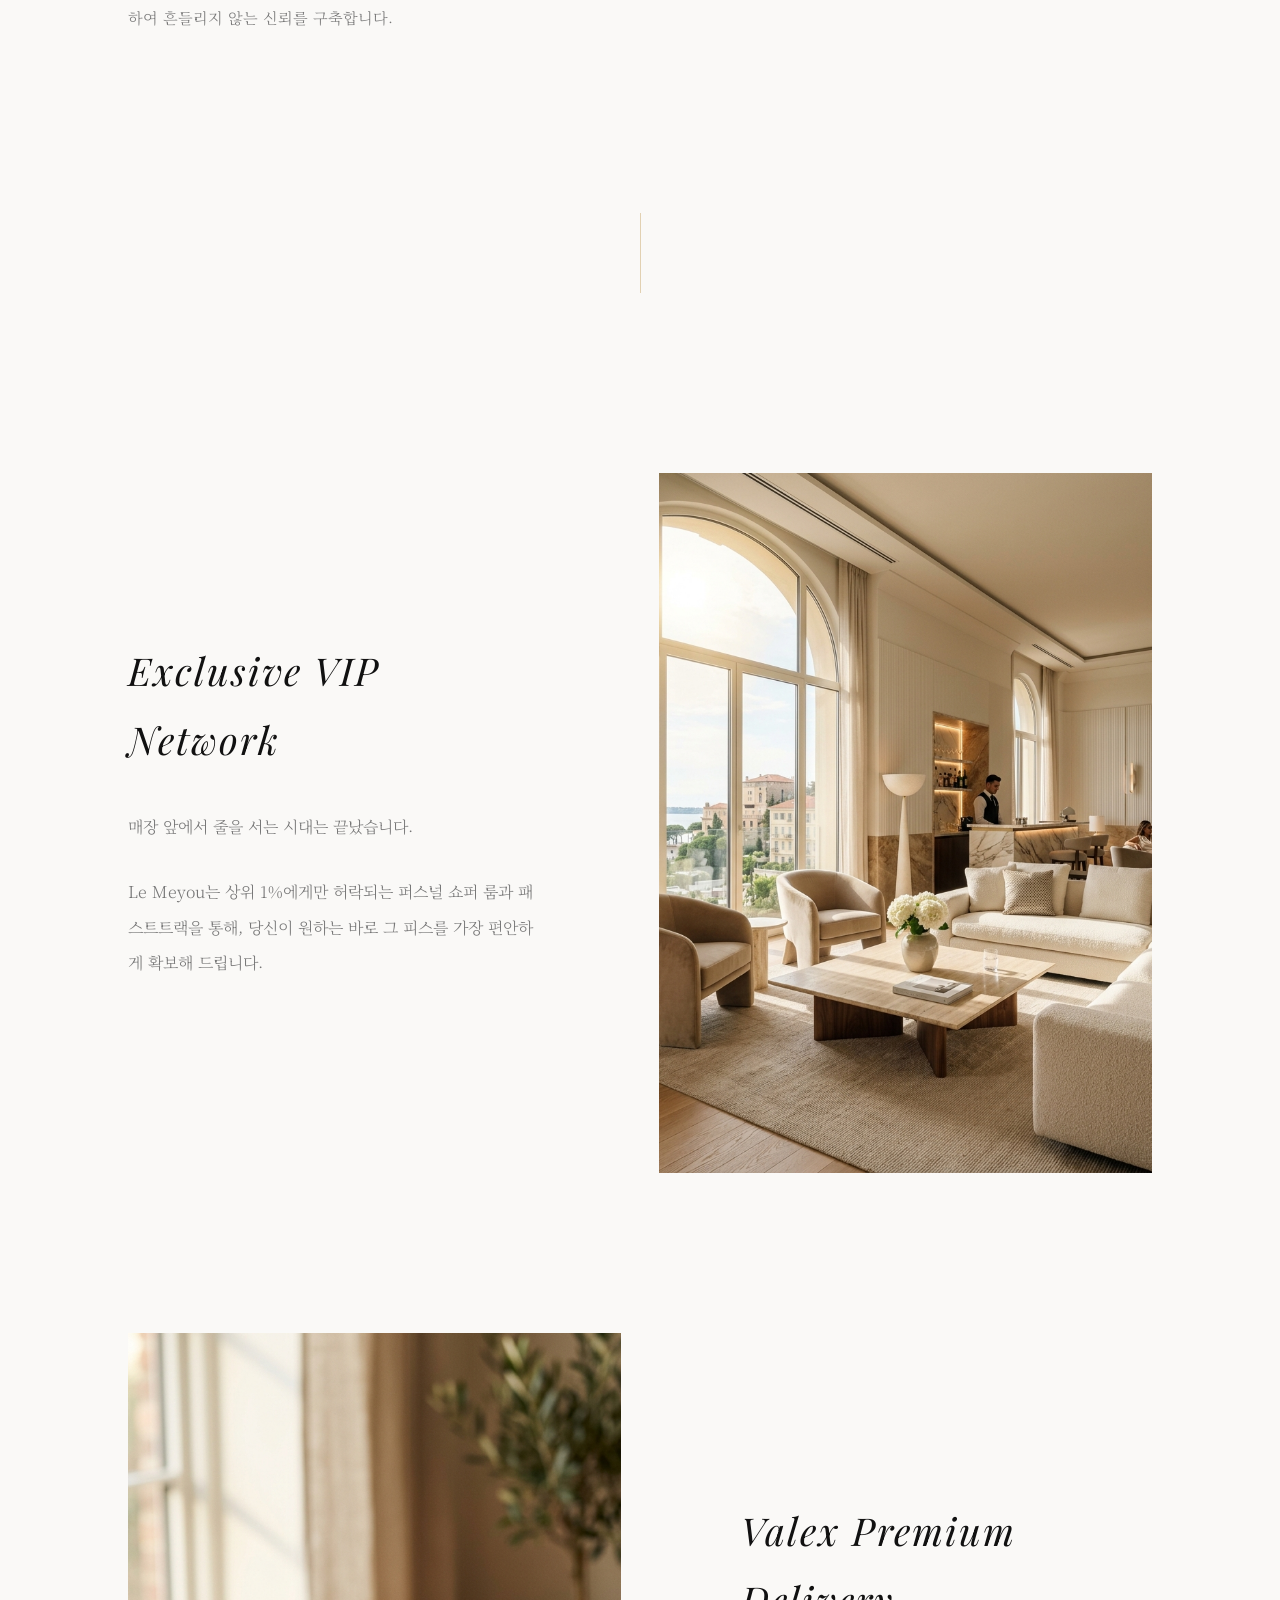
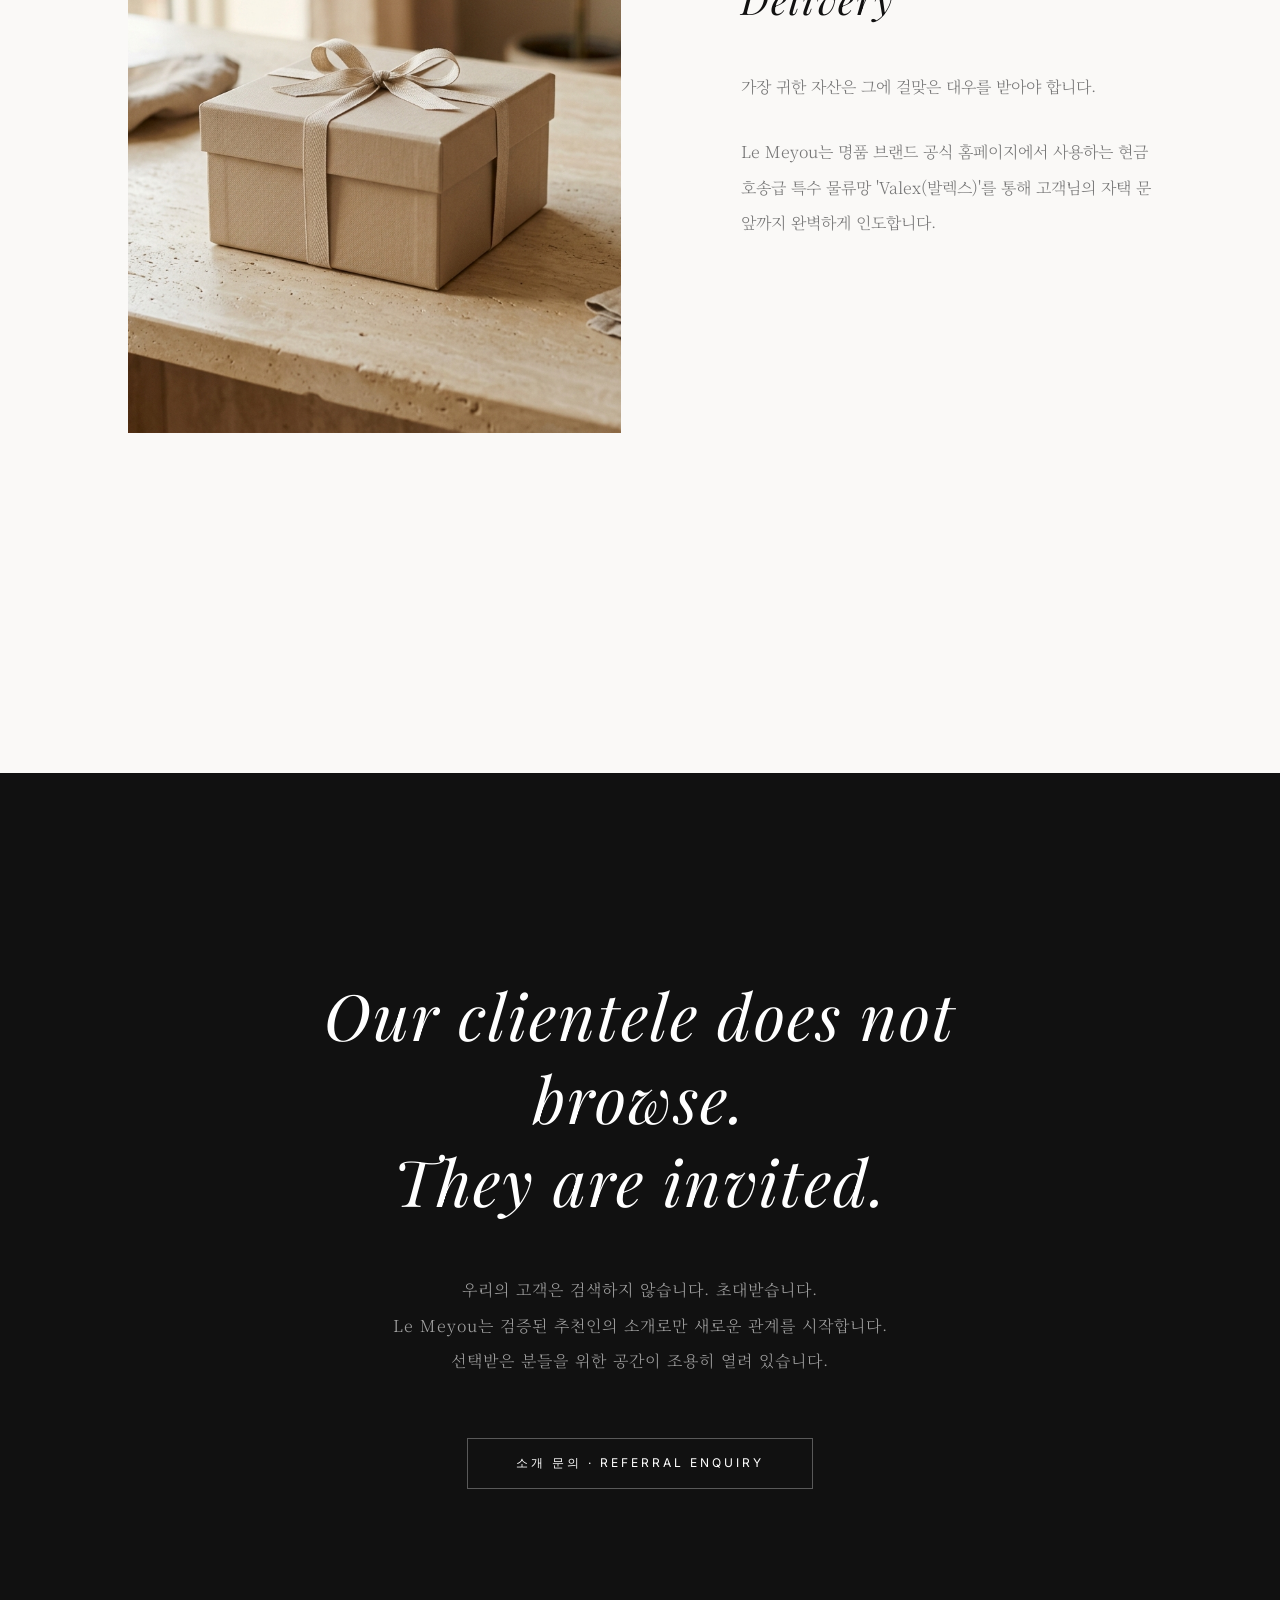
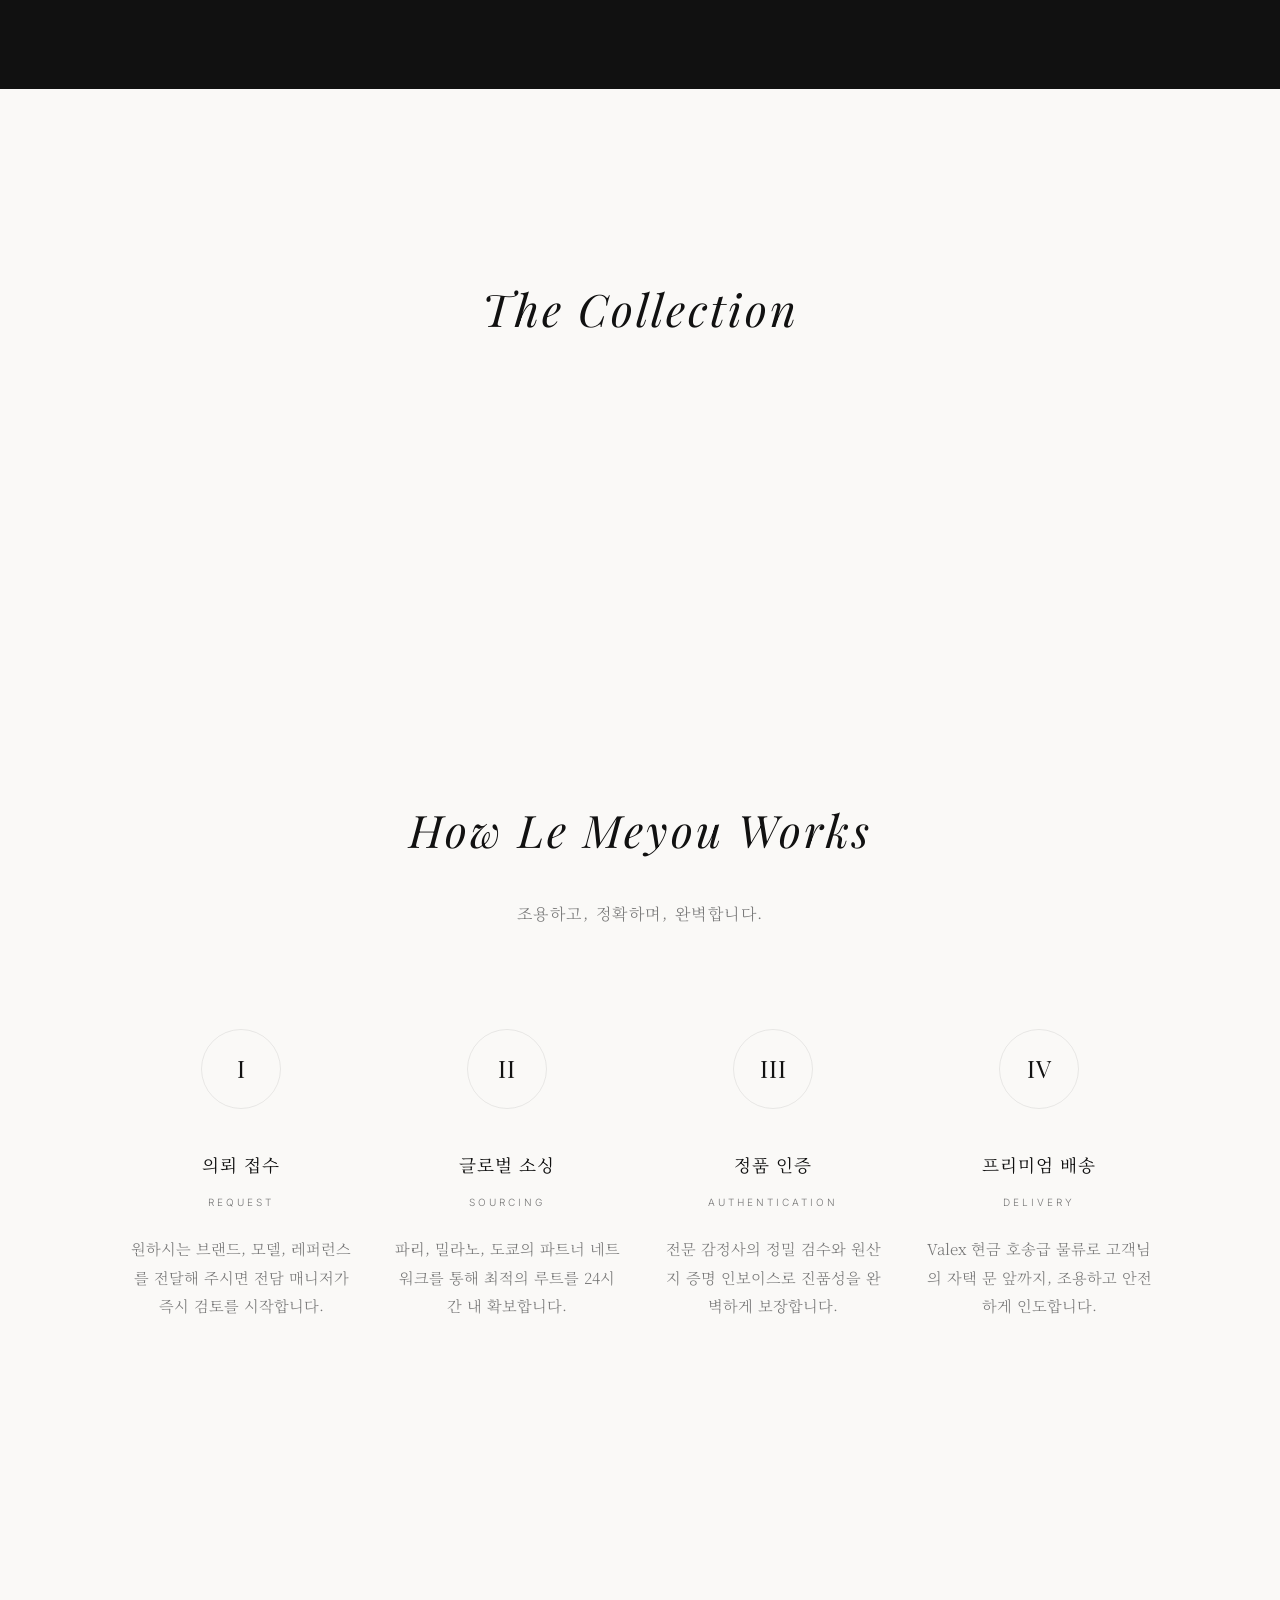
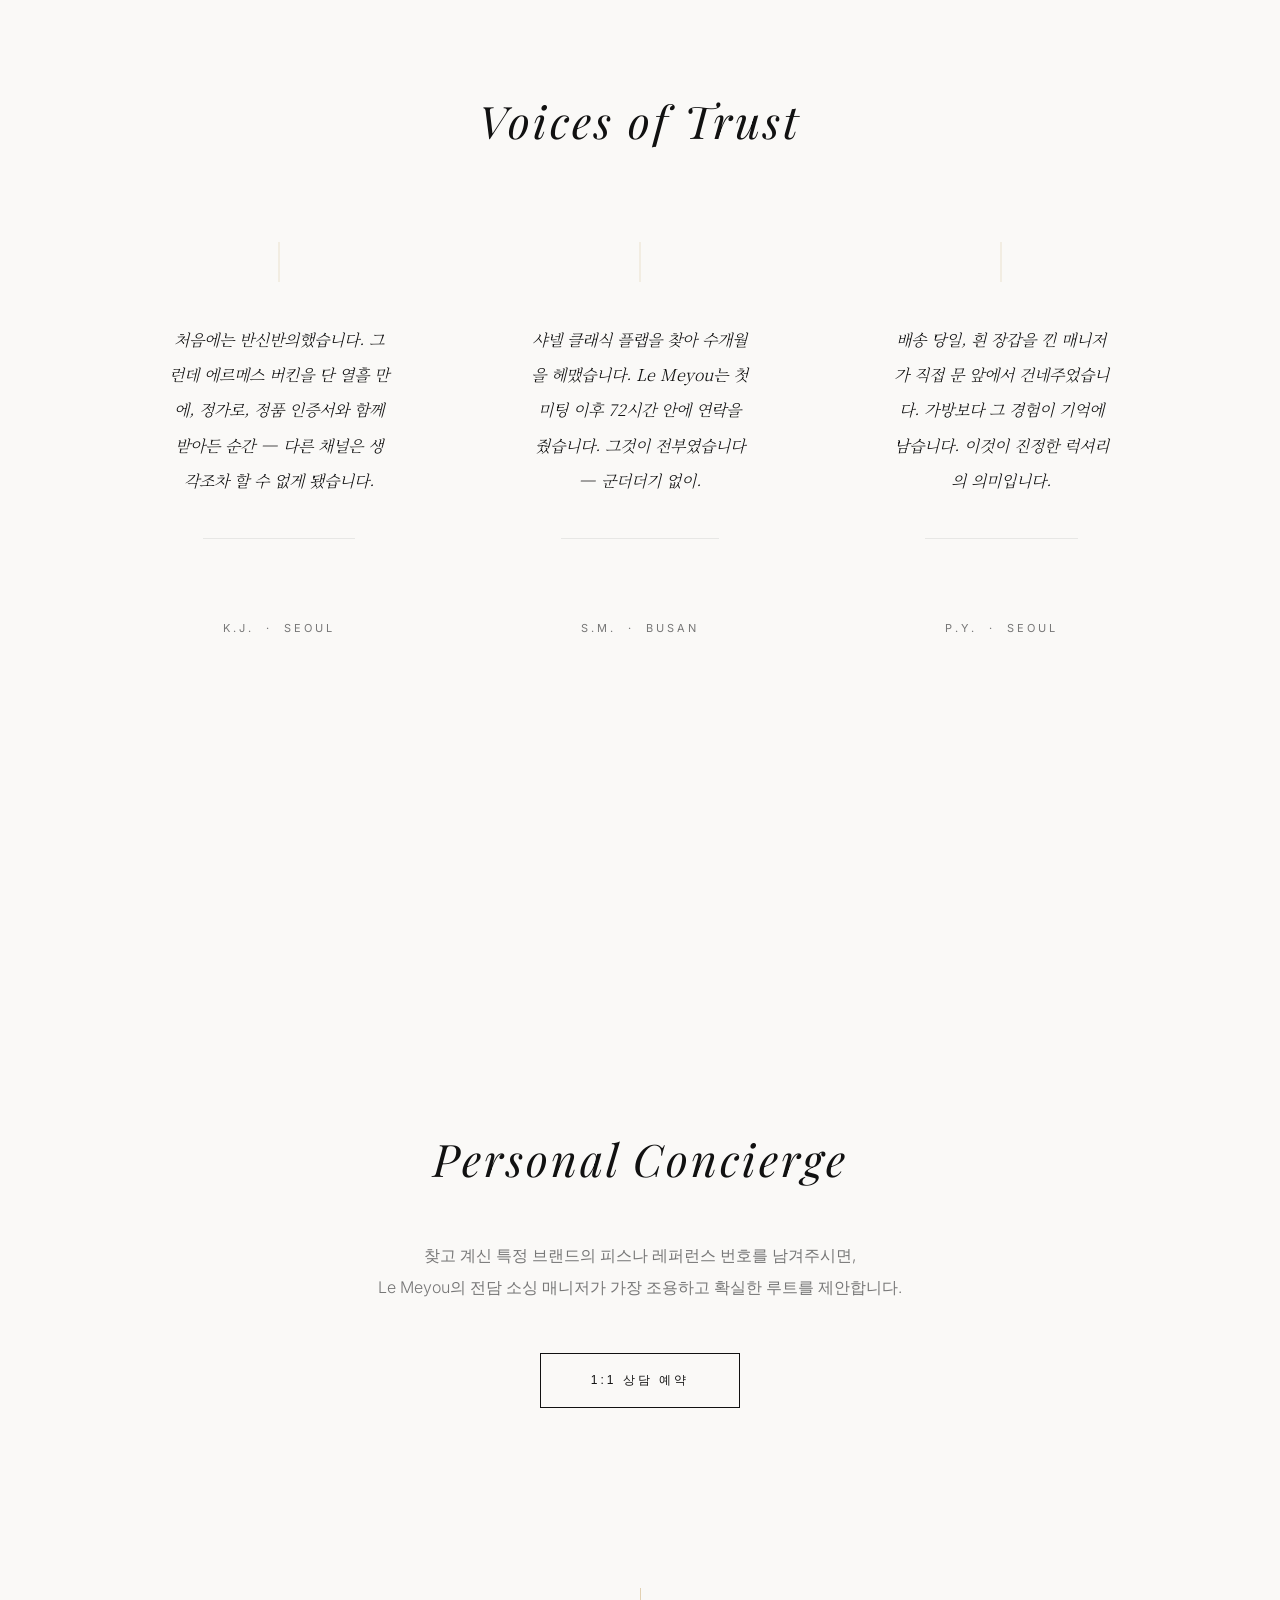
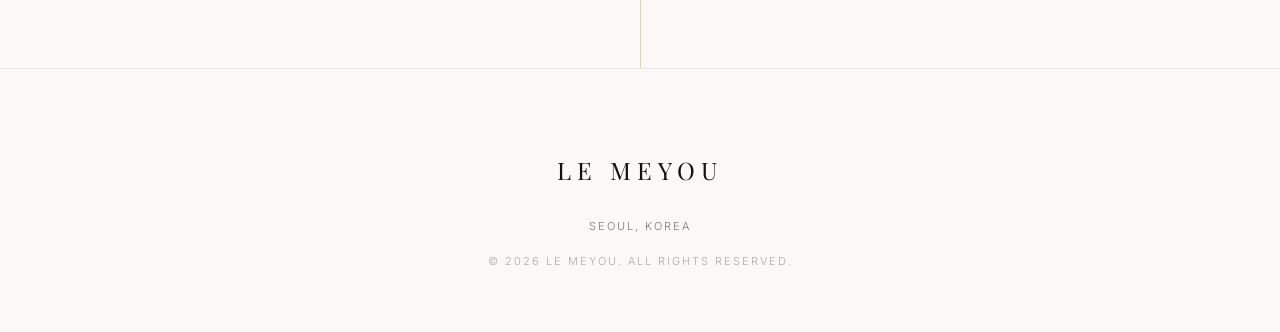
==== commit 71588d7c: "Complete premium redesign: massive whitespace, cinematic typography, refined animations" ====
--- a/index.html
+++ b/index.html
@@ -43,30 +43,24 @@
       <h2 class="section-title">The Art of Sourcing</h2>
       <div class="features-grid">
         <div class="feature-card">
-          <div class="feature-icon">I</div>
+          <div class="feature-accent"></div>
           <h3>Europe B2B Direct</h3>
           <p>이탈리아, 프랑스의 부티크와 직접 체결된 B2B 네트워크를 통해 가장 합리적인 가격과 확실한 제품을 우아하게 공급합니다.</p>
         </div>
         <div class="feature-card">
-          <div class="feature-icon">II</div>
+          <div class="feature-accent"></div>
           <h3>Top-tier VIP Access</h3>
           <p>국내 최상위 VIP 인프라를 활용하여 에르메스, 샤넬 등 구하기 힘든 쿼터제 브랜드의 제품을 기다림 없이 선점합니다.</p>
         </div>
         <div class="feature-card">
-          <div class="feature-icon">III</div>
+          <div class="feature-accent"></div>
           <h3>Absolute Transparency</h3>
           <p>한-EU FTA 원산지 증명 인보이스 및 정식 통관 서류를 투명하게 제공하여 흔들리지 않는 신뢰를 구축합니다.</p>
         </div>
       </div>
     </section>
 
-    <!-- Marquee Ticker Band -->
-    <div class="marquee-band" aria-hidden="true">
-      <div class="marquee-track">
-        <span class="marquee-content">HERMÈS &ensp;◆&ensp; CHANEL &ensp;◆&ensp; LOUIS VUITTON &ensp;◆&ensp; BOTTEGA VENETA &ensp;◆&ensp; DIOR &ensp;◆&ensp; CELINE &ensp;◆&ensp; SAINT LAURENT &ensp;◆&ensp; LOEWE &ensp;◆&ensp; GIVENCHY &ensp;◆&ensp; VALENTINO &ensp;◆&ensp; PRADA &ensp;◆&ensp; CARTIER &ensp;◆&ensp; BURBERRY &ensp;◆&ensp; FENDI &ensp;◆&ensp; GUCCI &ensp;◆&ensp; </span>
-        <span class="marquee-content" aria-hidden="true">HERMÈS &ensp;◆&ensp; CHANEL &ensp;◆&ensp; LOUIS VUITTON &ensp;◆&ensp; BOTTEGA VENETA &ensp;◆&ensp; DIOR &ensp;◆&ensp; CELINE &ensp;◆&ensp; SAINT LAURENT &ensp;◆&ensp; LOEWE &ensp;◆&ensp; GIVENCHY &ensp;◆&ensp; VALENTINO &ensp;◆&ensp; PRADA &ensp;◆&ensp; CARTIER &ensp;◆&ensp; BURBERRY &ensp;◆&ensp; FENDI &ensp;◆&ensp; GUCCI &ensp;◆&ensp; </span>
-      </div>
-    </div>
+    <div class="section-divider"></div>
 
     <section id="sourcing">
       <div class="showcase">
@@ -92,13 +86,8 @@
       </div>
     </section>
 
-    <!-- ═══════════════════════════════════════════════════════ -->
-    <!-- BY INVITATION ONLY                                      -->
-    <!-- ═══════════════════════════════════════════════════════ -->
     <section id="invitation" class="invitation-section">
-      <div class="invitation-rule"></div>
       <div class="invitation-content">
-        <p class="invitation-eyebrow">Membership · 멤버십</p>
         <h2 class="invitation-headline">Our clientele does not browse.<br>They are invited.</h2>
         <p class="invitation-sub">우리의 고객은 검색하지 않습니다. 초대받습니다.<br>Le Meyou는 검증된 추천인의 소개로만 새로운 관계를 시작합니다.<br>선택받은 분들을 위한 공간이 조용히 열려 있습니다.</p>
         <a href="#contact"><button class="btn-invitation">소개 문의 · Referral Enquiry</button></a>
@@ -113,37 +102,30 @@
       </div>
     </section>
 
-    <!-- ═══════════════════════════════════════════════════════ -->
-    <!-- HOW IT WORKS                                            -->
-    <!-- ═══════════════════════════════════════════════════════ -->
     <section id="process" class="process-section">
       <h2 class="section-title">How Le Meyou Works</h2>
       <p class="process-subtitle">조용하고, 정확하며, 완벽합니다.</p>
       <div class="process-steps">
         <div class="process-step">
           <div class="process-numeral">I</div>
-          <div class="process-connector"></div>
           <h3 class="process-step-title">의뢰 접수</h3>
           <p class="process-step-label">Request</p>
           <p class="process-step-desc">원하시는 브랜드, 모델, 레퍼런스를 전달해 주시면 전담 매니저가 즉시 검토를 시작합니다.</p>
         </div>
         <div class="process-step">
           <div class="process-numeral">II</div>
-          <div class="process-connector"></div>
           <h3 class="process-step-title">글로벌 소싱</h3>
           <p class="process-step-label">Sourcing</p>
           <p class="process-step-desc">파리, 밀라노, 도쿄의 파트너 네트워크를 통해 최적의 루트를 24시간 내 확보합니다.</p>
         </div>
         <div class="process-step">
           <div class="process-numeral">III</div>
-          <div class="process-connector"></div>
           <h3 class="process-step-title">정품 인증</h3>
           <p class="process-step-label">Authentication</p>
           <p class="process-step-desc">전문 감정사의 정밀 검수와 원산지 증명 인보이스로 진품성을 완벽하게 보장합니다.</p>
         </div>
         <div class="process-step">
           <div class="process-numeral">IV</div>
-          <div class="process-connector"></div>
           <h3 class="process-step-title">프리미엄 배송</h3>
           <p class="process-step-label">Delivery</p>
           <p class="process-step-desc">Valex 현금 호송급 물류로 고객님의 자택 문 앞까지, 조용하고 안전하게 인도합니다.</p>
@@ -151,28 +133,19 @@
       </div>
     </section>
 
-    <!-- ═══════════════════════════════════════════════════════ -->
-    <!-- CLIENT TESTIMONIALS                                     -->
-    <!-- ═══════════════════════════════════════════════════════ -->
     <section id="testimonials" class="testimonials-section">
       <h2 class="section-title">Voices of Trust</h2>
       <div class="testimonials-grid">
         <blockquote class="testimonial-card">
-          <span class="testimonial-mark open">&ldquo;</span>
           <p class="testimonial-text">처음에는 반신반의했습니다. 그런데 에르메스 버킨을 단 열흘 만에, 정가로, 정품 인증서와 함께 받아든 순간 — 다른 채널은 생각조차 할 수 없게 됐습니다.</p>
-          <span class="testimonial-mark close">&rdquo;</span>
           <footer class="testimonial-attribution">K.J. &nbsp;&middot;&nbsp; Seoul</footer>
         </blockquote>
         <blockquote class="testimonial-card">
-          <span class="testimonial-mark open">&ldquo;</span>
           <p class="testimonial-text">샤넬 클래식 플랩을 찾아 수개월을 헤맸습니다. Le Meyou는 첫 미팅 이후 72시간 안에 연락을 줬습니다. 그것이 전부였습니다 — 군더더기 없이.</p>
-          <span class="testimonial-mark close">&rdquo;</span>
           <footer class="testimonial-attribution">S.M. &nbsp;&middot;&nbsp; Busan</footer>
         </blockquote>
         <blockquote class="testimonial-card">
-          <span class="testimonial-mark open">&ldquo;</span>
           <p class="testimonial-text">배송 당일, 흰 장갑을 낀 매니저가 직접 문 앞에서 건네주었습니다. 가방보다 그 경험이 기억에 남습니다. 이것이 진정한 럭셔리의 의미입니다.</p>
-          <span class="testimonial-mark close">&rdquo;</span>
           <footer class="testimonial-attribution">P.Y. &nbsp;&middot;&nbsp; Seoul</footer>
         </blockquote>
       </div>
@@ -185,25 +158,25 @@
       </p>
       <button class="btn-primary">1:1 상담 예약</button>
     </section>
+    <div class="section-divider"></div>
   </main>
 
   <footer>
-    <p>&copy; 2026 Le Meyou. All Rights Reserved. | The New Paradigm of Sourcing</p>
+    <p class="footer-brand">Le Meyou</p>
+    <p class="footer-address">Seoul, Korea</p>
+    <p class="footer-copy">&copy; 2026 Le Meyou. All Rights Reserved.</p>
   </footer>
 
-  <!-- Page Loader -->
   <div id="page-loader">
     <span class="loader-logo">Le Meyou</span>
     <span class="loader-tagline">Luxury Sourcing Agency</span>
   </div>
 
-  <!-- Floating KakaoTalk CTA -->
   <a id="kakao-float" href="https://open.kakao.com/o/placeholder" target="_blank" rel="noopener">
     <span class="kakao-icon">💬</span>
     카카오 VIP 상담
   </a>
 
-  <!-- Back to Top -->
   <button id="back-to-top" aria-label="Back to top">↑</button>
 
   <script src="app.js"></script>
--- a/style.css
+++ b/style.css
@@ -1,9 +1,9 @@
 :root {
-  --bg-color: #fcfbf9;
-  --text-main: #2b2b2b;
-  --text-muted: #6b6b6b;
-  --border-color: #e5e0d8;
-  --accent-color: #8c7b6c;
+  --bg-color: #faf9f7;
+  --text-main: #111111;
+  --text-muted: #777777;
+  --accent-gold: #c9a96e;
+  --border-subtle: rgba(17, 17, 17, 0.08);
 }
 
 * {
@@ -38,17 +38,16 @@
   position: fixed;
   top: 0;
   width: 100%;
-  padding: 25px 60px;
+  padding: 30px 80px;
   display: flex;
   justify-content: space-between;
   align-items: center;
   z-index: 1000;
   background: transparent;
-  transition: background 0.5s ease, padding 0.4s ease, border-color 0.5s ease;
+  transition: background 0.6s ease, padding 0.6s ease, border-color 0.6s ease;
   border-bottom: 1px solid transparent;
 }
 
-/* Transparent state — over hero video */
 header.nav-transparent {
   background: transparent;
   border-bottom-color: transparent;
@@ -63,13 +62,12 @@
   background-color: #ffffff;
 }
 
-/* Scrolled / solid state */
 header.nav-scrolled {
-  background: rgba(252, 251, 249, 0.97);
-  border-bottom-color: var(--border-color);
-  padding: 15px 60px;
-  backdrop-filter: blur(8px);
-  -webkit-backdrop-filter: blur(8px);
+  background: rgba(250, 249, 247, 0.98);
+  border-bottom-color: var(--border-subtle);
+  padding: 20px 80px;
+  backdrop-filter: blur(10px);
+  -webkit-backdrop-filter: blur(10px);
 }
 
 header.nav-scrolled .logo,
@@ -81,31 +79,30 @@
   background-color: var(--text-main);
 }
 
-/* Legacy .scrolled kept for safety */
-header.scrolled {
-  padding: 15px 60px;
-  border-bottom: 1px solid var(--border-color);
-}
-
 .logo {
-  font-size: 26px;
+  font-size: 24px;
   font-family: 'Playfair Display', serif;
+  letter-spacing: 4px;
+  text-transform: uppercase;
+}
+
+nav ul {
+  display: flex;
+  list-style: none;
+  gap: 50px;
+}
+
+nav a {
+  font-size: 12px;
+  text-transform: uppercase;
   letter-spacing: 3px;
-  text-transform: uppercase;
-}
-
-nav ul {
-  display: flex;
-  list-style: none;
-  gap: 40px;
-}
-
-nav a {
-  font-size: 13px;
-  text-transform: uppercase;
-  letter-spacing: 1.5px;
-  transition: color 0.3s ease;
+  transition: color 0.4s ease;
   position: relative;
+  opacity: 0.8;
+}
+
+nav a:hover, nav a.active {
+  opacity: 1;
 }
 
 nav a::after {
@@ -113,13 +110,13 @@
   position: absolute;
   width: 0;
   height: 1px;
-  bottom: -4px;
+  bottom: -6px;
   left: 0;
   background-color: var(--text-main);
-  transition: width 0.3s ease;
-}
-
-nav a:hover::after {
+  transition: width 0.4s ease;
+}
+
+nav a:hover::after, nav a.active::after {
   width: 100%;
 }
 
@@ -152,8 +149,9 @@
   left: 0;
   width: 100%;
   height: 100%;
-  background: rgba(0, 0, 0, 0.38);
+  background: rgba(0, 0, 0, 0.35);
   z-index: 2;
+  transition: background 0.2s ease-out;
 }
 
 .hero-content {
@@ -162,41 +160,42 @@
 }
 
 .hero h1 {
-  font-size: 4rem;
-  margin-bottom: 25px;
-  letter-spacing: 6px;
+  font-size: clamp(4rem, 8vw, 6.5rem);
+  margin-bottom: 20px;
+  letter-spacing: 8px;
   text-transform: uppercase;
   color: #ffffff;
   opacity: 0;
   transform: translateY(20px);
-  animation: fadeUp 1.5s ease forwards 0.5s;
+  animation: revealUp 1.8s cubic-bezier(0.25, 1, 0.5, 1) forwards 0.5s;
 }
 
 .hero p {
   font-size: 1.1rem;
   max-width: 600px;
-  margin: 0 auto 50px auto;
-  color: rgba(255,255,255,0.88);
+  margin: 0 auto 60px auto;
+  color: rgba(255,255,255,0.85);
   opacity: 0;
   transform: translateY(20px);
-  animation: fadeUp 1.5s ease forwards 0.8s;
+  animation: revealUp 1.8s cubic-bezier(0.25, 1, 0.5, 1) forwards 0.8s;
   font-family: 'Noto Serif KR', serif;
-  letter-spacing: 1px;
+  letter-spacing: 2px;
+  font-weight: 300;
 }
 
 .btn-primary {
-  padding: 16px 45px;
+  padding: 18px 50px;
   background: transparent;
   color: var(--text-main);
   border: 1px solid var(--text-main);
-  font-size: 13px;
-  text-transform: uppercase;
-  letter-spacing: 2px;
+  font-size: 12px;
+  text-transform: uppercase;
+  letter-spacing: 3px;
   cursor: pointer;
-  transition: all 0.4s ease;
+  transition: all 0.5s cubic-bezier(0.25, 1, 0.5, 1);
   opacity: 0;
   transform: translateY(20px);
-  animation: fadeUp 1.5s ease forwards 1.1s;
+  animation: revealUp 1.8s cubic-bezier(0.25, 1, 0.5, 1) forwards 1.1s;
 }
 
 .btn-primary:hover {
@@ -206,78 +205,85 @@
 
 .hero-btn {
   color: #ffffff;
-  border-color: #ffffff;
+  border-color: rgba(255,255,255,0.5);
 }
 
 .hero-btn:hover {
   background: #ffffff;
-  color: #000000;
-}
-
-/* Sections */
+  color: #111111;
+  border-color: #ffffff;
+}
+
+/* Base Section Styling */
 section {
-  padding: 120px 10%;
+  padding: 180px 10%;
 }
 
 .section-title {
-  font-size: 2.2rem;
-  margin-bottom: 60px;
+  font-size: 2.8rem;
+  margin-bottom: 80px;
   text-align: center;
-  letter-spacing: 2px;
+  letter-spacing: 3px;
   font-style: italic;
+  font-weight: 400;
+}
+
+.section-divider {
+  width: 1px;
+  height: 80px;
+  background-color: var(--accent-gold);
+  margin: 0 auto;
+  opacity: 0.5;
 }
 
 /* Features Grid */
 .features-grid {
   display: grid;
   grid-template-columns: repeat(auto-fit, minmax(300px, 1fr));
-  gap: 60px;
+  gap: 80px;
 }
 
 .feature-card {
-  text-align: center;
-  padding: 20px;
-  transition: opacity 0.8s ease, transform 0.8s cubic-bezier(0.25, 1, 0.5, 1);
-  opacity: 0;
-  transform: translateY(30px);
-}
-
-/* Stagger delays applied via JS data-attribute */
-.feature-card:nth-child(1) { transition-delay: 0s; }
-.feature-card:nth-child(2) { transition-delay: 0.2s; }
-.feature-card:nth-child(3) { transition-delay: 0.4s; }
-
-.feature-card.visible {
-  opacity: 1;
-  transform: translateY(0);
-}
-
-.feature-icon {
-  font-size: 30px;
-  color: var(--accent-color);
-  margin-bottom: 25px;
-  font-family: 'Playfair Display', serif;
+  text-align: left;
+  opacity: 0;
+  transform: translateY(40px);
+  transition: opacity 1.2s cubic-bezier(0.25, 1, 0.5, 1), transform 1.2s cubic-bezier(0.25, 1, 0.5, 1);
+}
+
+.feature-accent {
+  width: 40px;
+  height: 1px;
+  background-color: var(--accent-gold);
+  margin-bottom: 30px;
+  transition: width 0.6s cubic-bezier(0.25, 1, 0.5, 1);
+}
+
+.feature-card:hover .feature-accent {
+  width: 100%;
 }
 
 .feature-card h3 {
-  font-size: 1.2rem;
-  margin-bottom: 20px;
-  letter-spacing: 1.5px;
-  text-transform: uppercase;
+  font-size: 1.4rem;
+  margin-bottom: 24px;
+  letter-spacing: 2px;
+  text-transform: uppercase;
+  font-family: 'Inter', sans-serif;
+  font-weight: 300;
 }
 
 .feature-card p {
   color: var(--text-muted);
   font-size: 0.95rem;
-  line-height: 1.8;
+  line-height: 2;
+  font-family: 'Noto Serif KR', serif;
 }
 
 /* Showcase Section */
 .showcase {
   display: flex;
   align-items: center;
-  gap: 80px;
-  margin-bottom: 120px;
+  gap: 120px;
+  margin-bottom: 160px;
 }
 
 .showcase:nth-child(even) {
@@ -287,93 +293,133 @@
 .showcase-text {
   flex: 1;
   opacity: 0;
-  transform: translateY(30px);
+  transform: translateY(40px);
   transition: all 1.2s cubic-bezier(0.25, 1, 0.5, 1);
 }
 
-.showcase-text.visible {
-  opacity: 1;
-  transform: translateY(0);
-}
-
 .showcase-text h2 {
-  font-size: 2rem;
-  margin-bottom: 30px;
-  letter-spacing: 1.5px;
+  font-size: 2.4rem;
+  margin-bottom: 35px;
+  letter-spacing: 2px;
+  font-style: italic;
 }
 
 .showcase-text p {
   color: var(--text-muted);
   font-size: 1rem;
-  margin-bottom: 25px;
-  line-height: 2;
+  margin-bottom: 30px;
+  line-height: 2.2;
+  font-family: 'Noto Serif KR', serif;
 }
 
 .showcase-image {
   flex: 1.2;
-  height: 600px;
+  height: 700px;
   overflow: hidden;
   opacity: 0;
-  transform: scale(0.98);
-  transition: all 1.5s cubic-bezier(0.25, 1, 0.5, 1);
-}
-
-.showcase-image.visible {
-  opacity: 1;
-  transform: scale(1);
+  transform: scale(0.97);
+  transition: all 1.6s cubic-bezier(0.25, 1, 0.5, 1);
 }
 
 .showcase-image img {
   width: 100%;
   height: 100%;
   object-fit: cover;
-  transition: transform 2s ease;
+  transition: transform 2.5s ease;
 }
 
 .showcase-image:hover img {
-  transform: scale(1.03);
+  transform: scale(1.02);
+}
+
+/* Invitation Section */
+.invitation-section {
+  background-color: #111111;
+  padding: 200px 10%;
+  text-align: center;
+  display: flex;
+  flex-direction: column;
+  align-items: center;
+}
+
+.invitation-content {
+  max-width: 800px;
+  opacity: 0;
+  transform: translateY(40px);
+  transition: all 1.2s cubic-bezier(0.25, 1, 0.5, 1);
+}
+
+.invitation-headline {
+  font-family: 'Playfair Display', serif;
+  font-size: clamp(2.5rem, 5vw, 4rem);
+  font-weight: 400;
+  font-style: italic;
+  color: #ffffff;
+  line-height: 1.3;
+  letter-spacing: 2px;
+  margin-bottom: 50px;
+}
+
+.invitation-sub {
+  font-family: 'Noto Serif KR', serif;
+  font-size: 1rem;
+  color: rgba(255, 255, 255, 0.6);
+  line-height: 2.2;
+  letter-spacing: 1px;
+  margin-bottom: 60px;
+  font-weight: 300;
+}
+
+.btn-invitation {
+  padding: 16px 48px;
+  background: transparent;
+  color: #ffffff;
+  border: 1px solid rgba(255,255,255,0.3);
+  font-family: 'Inter', sans-serif;
+  font-size: 12px;
+  text-transform: uppercase;
+  letter-spacing: 3px;
+  cursor: pointer;
+  transition: all 0.5s cubic-bezier(0.25, 1, 0.5, 1);
+}
+
+.btn-invitation:hover {
+  border-color: #ffffff;
+  background: rgba(255,255,255,0.05);
 }
 
 /* Gallery Section */
 .gallery {
-  padding: 80px 5%;
-  background-color: #ffffff;
+  padding: 180px 8%;
+  background-color: var(--bg-color);
 }
 
 .gallery-grid {
   display: grid;
-  grid-template-columns: repeat(auto-fill, minmax(350px, 1fr));
-  gap: 24px;
+  grid-template-columns: repeat(auto-fill, minmax(320px, 1fr));
+  gap: 40px;
 }
 
 .gallery-item {
   overflow: hidden;
-  height: 500px;
-  opacity: 0;
-  transform: translateY(30px);
-  transition: all 1.2s cubic-bezier(0.25, 1, 0.5, 1), border-color 0.3s ease;
-  border: 2px solid transparent;
+  aspect-ratio: 3 / 4;
+  opacity: 0;
+  transform: translateY(40px);
+  transition: all 1.2s cubic-bezier(0.25, 1, 0.5, 1);
   position: relative;
-}
-
-.gallery-item.visible {
-  opacity: 1;
-  transform: translateY(0);
-}
-
-.gallery-item:hover {
-  border-color: #d4af37;
+  background: #f0eee9;
 }
 
 .gallery-item img {
   width: 100%;
   height: 100%;
   object-fit: cover;
-  transition: transform 1s ease;
+  transition: transform 1.8s cubic-bezier(0.25, 1, 0.5, 1), filter 1s ease;
 }
 
 .gallery-item:hover img {
-  transform: scale(1.05);
+  transform: scale(1.02);
+  filter: brightness(0.95);
 }
 
 .gallery-caption {
@@ -381,41 +427,176 @@
   bottom: 0;
   left: 0;
   width: 100%;
-  padding: 24px 20px 20px;
-  background: linear-gradient(transparent, rgba(0,0,0,0.72));
+  padding: 40px 30px 25px;
+  background: linear-gradient(transparent, rgba(17,17,17,0.85));
   color: white;
-  transform: translateY(8px);
-  transition: transform 0.4s ease, opacity 0.4s ease;
-  opacity: 0;
-}
-
-.gallery-item:hover .gallery-caption {
-  opacity: 1;
-  transform: translateY(0);
+  opacity: 1; /* Always visible for editorial feel */
 }
 
 .gallery-caption h4 {
   font-family: 'Playfair Display', serif;
-  font-size: 17px;
-  margin-bottom: 5px;
-  color: white;
+  font-size: 1.2rem;
+  margin-bottom: 8px;
+  color: #ffffff;
   font-weight: 400;
+  letter-spacing: 1px;
 }
 
 .gallery-caption p {
   font-family: 'Inter', sans-serif;
-  font-size: 12px;
-  opacity: 0.85;
-  color: white;
-  letter-spacing: 0.5px;
+  font-size: 11px;
+  opacity: 0.8;
+  color: #ffffff;
+  letter-spacing: 1.5px;
+  text-transform: uppercase;
+}
+
+/* Process Section */
+.process-section {
+  background-color: var(--bg-color);
+  padding: 180px 10%;
+  text-align: center;
+}
+
+.process-subtitle {
+  font-family: 'Noto Serif KR', serif;
+  font-size: 1rem;
+  color: var(--text-muted);
+  letter-spacing: 1.5px;
+  margin-top: -50px;
+  margin-bottom: 100px;
+  font-weight: 300;
+}
+
+.process-steps {
+  display: grid;
+  grid-template-columns: repeat(4, 1fr);
+  gap: 40px;
+  max-width: 1200px;
+  margin: 0 auto;
+}
+
+.process-step {
+  display: flex;
+  flex-direction: column;
+  align-items: center;
+  opacity: 0;
+  transform: translateY(40px);
+  transition: opacity 1.2s cubic-bezier(0.25, 1, 0.5, 1), transform 1.2s cubic-bezier(0.25, 1, 0.5, 1);
+}
+
+.process-numeral {
+  font-family: 'Playfair Display', serif;
+  font-size: 1.5rem;
+  color: var(--text-main);
+  width: 80px;
+  height: 80px;
+  border: 1px solid var(--border-subtle);
+  border-radius: 50%;
+  display: flex;
+  align-items: center;
+  justify-content: center;
+  margin-bottom: 40px;
+  letter-spacing: 1px;
+  transition: border-color 0.5s ease;
+}
+
+.process-step:hover .process-numeral {
+  border-color: var(--accent-gold);
+}
+
+.process-step-title {
+  font-family: 'Noto Serif KR', serif;
+  font-size: 1.1rem;
+  font-weight: 400;
+  letter-spacing: 1px;
+  color: var(--text-main);
+  margin-bottom: 12px;
+}
+
+.process-step-label {
+  font-family: 'Inter', sans-serif;
+  font-size: 10px;
+  text-transform: uppercase;
+  letter-spacing: 3px;
+  color: var(--text-muted);
+  margin-bottom: 24px;
+}
+
+.process-step-desc {
+  font-family: 'Noto Serif KR', serif;
+  font-size: 0.95rem;
+  color: var(--text-muted);
+  line-height: 1.9;
+  font-weight: 300;
+  max-width: 240px;
+}
+
+/* Testimonials */
+.testimonials-section {
+  padding: 180px 10%;
+  text-align: center;
+}
+
+.testimonials-grid {
+  display: grid;
+  grid-template-columns: repeat(3, 1fr);
+  gap: 60px;
+  max-width: 1200px;
+  margin: 0 auto;
+}
+
+.testimonial-card {
+  padding: 60px 40px;
+  text-align: center;
+  position: relative;
+  display: flex;
+  flex-direction: column;
+  align-items: center;
+  background: transparent;
+  border: none;
+  opacity: 0;
+  transform: translateY(40px);
+  transition: opacity 1.2s cubic-bezier(0.25, 1, 0.5, 1), transform 1.2s cubic-bezier(0.25, 1, 0.5, 1);
+}
+
+.testimonial-card::before {
+  content: '';
+  position: absolute;
+  top: 0;
+  left: 50%;
+  transform: translateX(-50%);
+  width: 1px;
+  height: 40px;
+  background-color: var(--accent-gold);
+  opacity: 0.3;
+}
+
+.testimonial-text {
+  font-family: 'Noto Serif KR', serif;
+  font-size: 1rem;
+  color: var(--text-main);
+  line-height: 2.2;
+  font-weight: 300;
+  font-style: italic;
+  flex: 1;
+  margin-top: 20px;
+}
+
+.testimonial-attribution {
+  font-family: 'Inter', sans-serif;
+  font-size: 11px;
+  text-transform: uppercase;
+  letter-spacing: 3px;
+  color: var(--text-muted);
+  margin-top: 40px;
+  font-weight: 400;
 }
 
 /* Contact */
 .contact-section {
   text-align: center;
-  background-color: #f7f6f4;
-  padding: 100px 20px;
-  border-top: 1px solid var(--border-color);
+  padding: 180px 20px;
 }
 
 .contact-section h2 {
@@ -425,88 +606,75 @@
 /* Footer */
 footer {
   text-align: center;
-  padding: 50px;
-  font-size: 0.85rem;
+  padding: 80px 20px 60px;
+  font-size: 11px;
   color: var(--text-muted);
-  letter-spacing: 1px;
+  letter-spacing: 2px;
+  text-transform: uppercase;
+  font-family: 'Inter', sans-serif;
+  border-top: 1px solid var(--border-subtle);
+}
+
+.footer-brand {
+  font-family: 'Playfair Display', serif;
+  font-size: 1.5rem;
+  letter-spacing: 6px;
+  color: var(--text-main);
+  margin-bottom: 24px;
+}
+
+.footer-address {
+  margin-bottom: 16px;
+}
+
+.footer-copy {
+  opacity: 0.6;
 }
 
 /* Animations */
-@keyframes fadeUp {
+@keyframes revealUp {
   to {
     opacity: 1;
     transform: translateY(0);
   }
 }
 
-/* Marquee Ticker Band */
-.marquee-band {
-  width: 100%;
-  background-color: #1a1a1a;
-  overflow: hidden;
-  padding: 28px 0;
-  border-top: 1px solid rgba(212, 175, 55, 0.15);
-  border-bottom: 1px solid rgba(212, 175, 55, 0.15);
-}
-
-.marquee-track {
-  display: flex;
-  white-space: nowrap;
-  animation: marquee-scroll 50s linear infinite;
-  will-change: transform;
-}
-
-.marquee-content {
-  display: inline-block;
-  font-family: 'Playfair Display', serif;
-  font-size: 18px;
-  letter-spacing: 5px;
-  color: rgba(212, 175, 55, 0.5);
-  text-transform: uppercase;
-  flex-shrink: 0;
-  min-width: 100%;
-}
-
-@keyframes marquee-scroll {
-  0%   { transform: translateX(0); }
-  100% { transform: translateX(-50%); }
-}
-
-.marquee-band:hover .marquee-track {
-  animation-play-state: paused;
-}
-
-/* ─── Page Loader ─────────────────────────────────────────── */
+.revealed {
+  opacity: 1 !important;
+  transform: translateY(0) scale(1) !important;
+}
+
+/* Page Loader */
 #page-loader {
   position: fixed;
   inset: 0;
-  background-color: var(--bg-color);
+  background-color: #111111;
   display: flex;
   flex-direction: column;
   align-items: center;
   justify-content: center;
   z-index: 9999;
-  transition: opacity 0.7s ease, visibility 0.7s ease;
+  transition: opacity 1s ease, visibility 1s ease;
 }
 
 #page-loader .loader-logo {
   font-family: 'Playfair Display', serif;
-  font-size: 2.4rem;
-  letter-spacing: 6px;
-  text-transform: uppercase;
-  color: var(--text-main);
-  opacity: 0;
-  animation: loaderFadeIn 0.9s ease forwards 0.2s;
+  font-size: 2.8rem;
+  letter-spacing: 8px;
+  text-transform: uppercase;
+  color: var(--accent-gold);
+  opacity: 0;
+  animation: revealUp 1.2s cubic-bezier(0.25, 1, 0.5, 1) forwards 0.2s;
 }
 
 #page-loader .loader-tagline {
-  font-size: 0.72rem;
-  letter-spacing: 3px;
-  text-transform: uppercase;
-  color: var(--text-muted);
-  margin-top: 12px;
-  opacity: 0;
-  animation: loaderFadeIn 0.9s ease forwards 0.55s;
+  font-size: 0.75rem;
+  letter-spacing: 4px;
+  text-transform: uppercase;
+  color: rgba(255,255,255,0.5);
+  margin-top: 16px;
+  opacity: 0;
+  animation: revealUp 1.2s cubic-bezier(0.25, 1, 0.5, 1) forwards 0.6s;
 }
 
 #page-loader.hidden {
@@ -514,392 +682,88 @@
   visibility: hidden;
 }
 
-@keyframes loaderFadeIn {
-  from { opacity: 0; transform: translateY(8px); }
-  to   { opacity: 1; transform: translateY(0); }
-}
-
-/* ─── Floating KakaoTalk CTA ──────────────────────────────── */
+/* Floating KakaoTalk */
 #kakao-float {
   position: fixed;
-  right: 30px;
-  bottom: 30px;
+  right: 40px;
+  bottom: 40px;
   z-index: 900;
-  background-color: #FEE500;
-  color: #000000;
-  font-size: 13px;
-  font-weight: 600;
-  letter-spacing: 0.5px;
-  padding: 14px 20px;
-  border-radius: 50px;
-  box-shadow: 0 4px 20px rgba(254, 229, 0, 0.45);
+  background-color: #dcb878;
+  color: #111111;
+  font-size: 11px;
+  font-weight: 500;
+  letter-spacing: 1px;
+  padding: 16px 24px;
+  border-radius: 4px;
   text-decoration: none;
   display: flex;
   align-items: center;
-  gap: 8px;
+  gap: 12px;
   opacity: 0;
   pointer-events: none;
-  transform: translateY(10px);
-  transition: opacity 0.4s ease, transform 0.4s ease, box-shadow 0.3s ease;
-  white-space: nowrap;
-}
-
-#kakao-float.visible {
+  transform: translateY(20px);
+  transition: opacity 0.6s ease, transform 0.6s ease;
+  text-transform: uppercase;
+}
+
+#kakao-float.revealed {
   opacity: 1;
   pointer-events: auto;
   transform: translateY(0);
-  animation: kakaoPulse 2.6s ease-in-out infinite 0.5s;
 }
 
 #kakao-float:hover {
-  box-shadow: 0 6px 28px rgba(254, 229, 0, 0.65);
-  animation: none;
-  transform: translateY(-2px);
-}
-
-#kakao-float .kakao-icon {
-  font-size: 16px;
-  line-height: 1;
-}
-
-@keyframes kakaoPulse {
-  0%, 100% { box-shadow: 0 4px 20px rgba(254, 229, 0, 0.45); }
-  50%       { box-shadow: 0 4px 32px rgba(254, 229, 0, 0.80); }
-}
-
-/* ─── Back to Top Button ──────────────────────────────────── */
+  background-color: #c9a96e;
+}
+
+/* Back to Top */
 #back-to-top {
   position: fixed;
-  right: 30px;
-  bottom: 90px;
+  right: 40px;
+  bottom: 100px;
   z-index: 900;
-  width: 44px;
-  height: 44px;
+  width: 48px;
+  height: 48px;
   background: transparent;
-  border: 1px solid var(--border-color);
-  color: var(--text-muted);
-  font-size: 18px;
+  border: 1px solid var(--border-subtle);
+  border-radius: 50%;
+  color: var(--text-main);
+  font-size: 16px;
   cursor: pointer;
   display: flex;
   align-items: center;
   justify-content: center;
   opacity: 0;
   pointer-events: none;
-  transform: translateY(10px);
-  transition: opacity 0.4s ease, transform 0.4s ease,
-              background 0.3s ease, color 0.3s ease, border-color 0.3s ease;
-}
-
-#back-to-top.visible {
+  transform: translateY(20px);
+  transition: opacity 0.6s ease, transform 0.6s ease, border-color 0.4s ease;
+}
+
+#back-to-top.revealed {
   opacity: 1;
   pointer-events: auto;
   transform: translateY(0);
 }
 
 #back-to-top:hover {
-  background: var(--text-main);
-  color: var(--bg-color);
   border-color: var(--text-main);
 }
 
-/* ─── Active Nav Link ─────────────────────────────────────── */
-nav a.active::after {
-  width: 100%;
-}
-
-nav a.active {
-  color: var(--text-main);
-}
-
-/* ============================================================
-   BY INVITATION ONLY
-   ============================================================ */
-.invitation-section {
-  background-color: #1a1a1a;
-  padding: 100px 10%;
-  text-align: center;
-  display: flex;
-  flex-direction: column;
-  align-items: center;
-  gap: 0;
-}
-
-.invitation-rule {
-  width: 100%;
-  max-width: 780px;
-  height: 1px;
-  background-color: #d4af37;
-  opacity: 0.55;
-  margin: 0 auto;
-}
-
-.invitation-content {
-  padding: 72px 0;
-  max-width: 780px;
-}
-
-.invitation-eyebrow {
-  font-family: 'Inter', sans-serif;
-  font-size: 11px;
-  letter-spacing: 4px;
-  text-transform: uppercase;
-  color: #d4af37;
-  margin-bottom: 36px;
-  font-weight: 300;
-  opacity: 0.9;
-}
-
-.invitation-headline {
-  font-family: 'Playfair Display', serif;
-  font-size: clamp(2.2rem, 4vw, 3.4rem);
-  font-weight: 400;
-  font-style: italic;
-  color: #ffffff;
-  line-height: 1.35;
-  letter-spacing: 1px;
-  margin-bottom: 40px;
-}
-
-.invitation-sub {
-  font-family: 'Noto Serif KR', serif;
-  font-size: 0.95rem;
-  color: rgba(255, 255, 255, 0.6);
-  line-height: 2.2;
-  letter-spacing: 0.5px;
-  margin-bottom: 52px;
-  font-weight: 300;
-}
-
-.btn-invitation {
-  padding: 15px 44px;
-  background: transparent;
-  color: #d4af37;
-  border: 1px solid #d4af37;
-  font-family: 'Inter', sans-serif;
-  font-size: 12px;
-  text-transform: uppercase;
-  letter-spacing: 2.5px;
-  cursor: pointer;
-  transition: all 0.4s ease;
-}
-
-.btn-invitation:hover {
-  background: #d4af37;
-  color: #1a1a1a;
-}
-
-/* ============================================================
-   HOW IT WORKS — PROCESS STEPS
-   ============================================================ */
-.process-section {
-  background-color: var(--bg-color);
-  padding: 120px 8%;
-  text-align: center;
-}
-
-.process-subtitle {
-  font-family: 'Noto Serif KR', serif;
-  font-size: 1rem;
-  color: var(--text-muted);
-  letter-spacing: 1px;
-  margin-top: -40px;
-  margin-bottom: 80px;
-  font-weight: 300;
-}
-
-.process-steps {
-  display: grid;
-  grid-template-columns: repeat(4, 1fr);
-  gap: 0;
-  position: relative;
-  max-width: 1100px;
-  margin: 0 auto;
-}
-
-/* Hairline connecting the steps */
-.process-steps::before {
-  content: '';
-  position: absolute;
-  top: 36px;
-  left: calc(12.5% + 8px);
-  right: calc(12.5% + 8px);
-  height: 1px;
-  background: var(--border-color);
-  z-index: 0;
-}
-
-.process-step {
-  position: relative;
-  padding: 0 28px;
-  display: flex;
-  flex-direction: column;
-  align-items: center;
-  opacity: 0;
-  transform: translateY(24px);
-  transition: opacity 0.8s ease, transform 0.8s ease;
-}
-
-.process-step.visible {
-  opacity: 1;
-  transform: translateY(0);
-}
-
-.process-step:nth-child(2) { transition-delay: 0.15s; }
-.process-step:nth-child(3) { transition-delay: 0.30s; }
-.process-step:nth-child(4) { transition-delay: 0.45s; }
-
-.process-connector {
-  display: none; /* decorative; actual line drawn via ::before pseudo */
-}
-
-.process-numeral {
-  font-family: 'Playfair Display', serif;
-  font-size: 1.5rem;
-  color: var(--accent-color);
-  width: 72px;
-  height: 72px;
-  border: 1px solid var(--border-color);
-  border-radius: 50%;
-  display: flex;
-  align-items: center;
-  justify-content: center;
-  background-color: var(--bg-color);
-  position: relative;
-  z-index: 1;
-  margin-bottom: 32px;
-  letter-spacing: 1px;
-  transition: border-color 0.3s ease, color 0.3s ease;
-}
-
-.process-step:hover .process-numeral {
-  border-color: var(--accent-color);
-  color: #2b2b2b;
-}
-
-.process-step-title {
-  font-family: 'Noto Serif KR', serif;
-  font-size: 1rem;
-  font-weight: 500;
-  letter-spacing: 0.5px;
-  color: var(--text-main);
-  margin-bottom: 8px;
-}
-
-.process-step-label {
-  font-family: 'Inter', sans-serif;
-  font-size: 10px;
-  text-transform: uppercase;
-  letter-spacing: 3px;
-  color: var(--accent-color);
-  margin-bottom: 20px;
-}
-
-.process-step-desc {
-  font-family: 'Inter', sans-serif;
-  font-size: 0.88rem;
-  color: var(--text-muted);
-  line-height: 1.85;
-  font-weight: 300;
-  max-width: 220px;
-}
-
-/* ============================================================
-   CLIENT TESTIMONIALS
-   ============================================================ */
-.testimonials-section {
-  background-color: #f7f6f4;
-  padding: 120px 8%;
-  text-align: center;
-  border-top: 1px solid var(--border-color);
-}
-
-.testimonials-grid {
-  display: grid;
-  grid-template-columns: repeat(3, 1fr);
-  gap: 50px;
-  max-width: 1200px;
-  margin: 0 auto;
-}
-
-.testimonial-card {
-  background: #ffffff;
-  border: 1px solid var(--border-color);
-  padding: 52px 40px 44px;
-  text-align: center;
-  position: relative;
-  display: flex;
-  flex-direction: column;
-  align-items: center;
-  transition: transform 0.5s ease, box-shadow 0.5s ease;
-  opacity: 0;
-  transform: translateY(30px);
-}
-
-.testimonial-card.visible {
-  opacity: 1;
-  transform: translateY(0);
-}
-
-.testimonial-card:nth-child(2) { transition-delay: 0.15s; }
-.testimonial-card:nth-child(3) { transition-delay: 0.30s; }
-
-.testimonial-card:hover {
-  transform: translateY(-4px);
-  box-shadow: 0 16px 48px rgba(0,0,0,0.07);
-}
-
-.testimonial-mark {
-  font-family: 'Playfair Display', serif;
-  font-size: 4rem;
-  color: #d4af37;
-  line-height: 1;
-  display: block;
-  opacity: 0.75;
-}
-
-.testimonial-mark.open {
-  align-self: flex-start;
-  margin-bottom: -12px;
-}
-
-.testimonial-mark.close {
-  align-self: flex-end;
-  margin-top: -12px;
-}
-
-.testimonial-text {
-  font-family: 'Noto Serif KR', serif;
-  font-size: 0.95rem;
-  color: var(--text-main);
-  line-height: 2;
-  font-weight: 300;
-  font-style: italic;
-  flex: 1;
-  padding: 0 4px;
-}
-
-.testimonial-attribution {
-  font-family: 'Inter', sans-serif;
-  font-size: 11px;
-  text-transform: uppercase;
-  letter-spacing: 2.5px;
-  color: var(--accent-color);
-  margin-top: 28px;
-  font-weight: 300;
-}
-
-/* ─── Responsive ──────────────────────────────────────────── */
+/* Responsive */
+@media (max-width: 1024px) {
+  header { padding: 25px 40px; }
+  .features-grid, .process-steps, .testimonials-grid { grid-template-columns: repeat(2, 1fr); }
+  .showcase { flex-direction: column !important; gap: 60px; }
+  .showcase-image { height: 500px; width: 100%; }
+}
+
 @media (max-width: 768px) {
-  .hero h1 { font-size: 2.5rem; }
-  .showcase, .showcase:nth-child(even) { flex-direction: column; }
-  .showcase-image { height: 400px; width: 100%; }
-  .gallery-grid { grid-template-columns: 1fr; }
+  section { padding: 100px 5%; }
   header { padding: 20px; }
   nav ul { display: none; }
-  #kakao-float { right: 16px; bottom: 16px; }
-  #back-to-top  { right: 16px; bottom: 76px; }
-  .process-steps { grid-template-columns: 1fr; gap: 48px; }
-  .process-steps::before { display: none; }
-  .testimonials-grid { grid-template-columns: 1fr; gap: 32px; }
-  .marquee-content { font-size: 14px; letter-spacing: 3px; }
-}
+  .hero h1 { font-size: 3rem; }
+  .features-grid, .process-steps, .testimonials-grid, .gallery-grid { grid-template-columns: 1fr; }
+  .showcase-image { height: 400px; }
+  #kakao-float { right: 20px; bottom: 20px; padding: 14px 20px; }
+  #back-to-top { right: 20px; bottom: 80px; width: 40px; height: 40px; }
+}
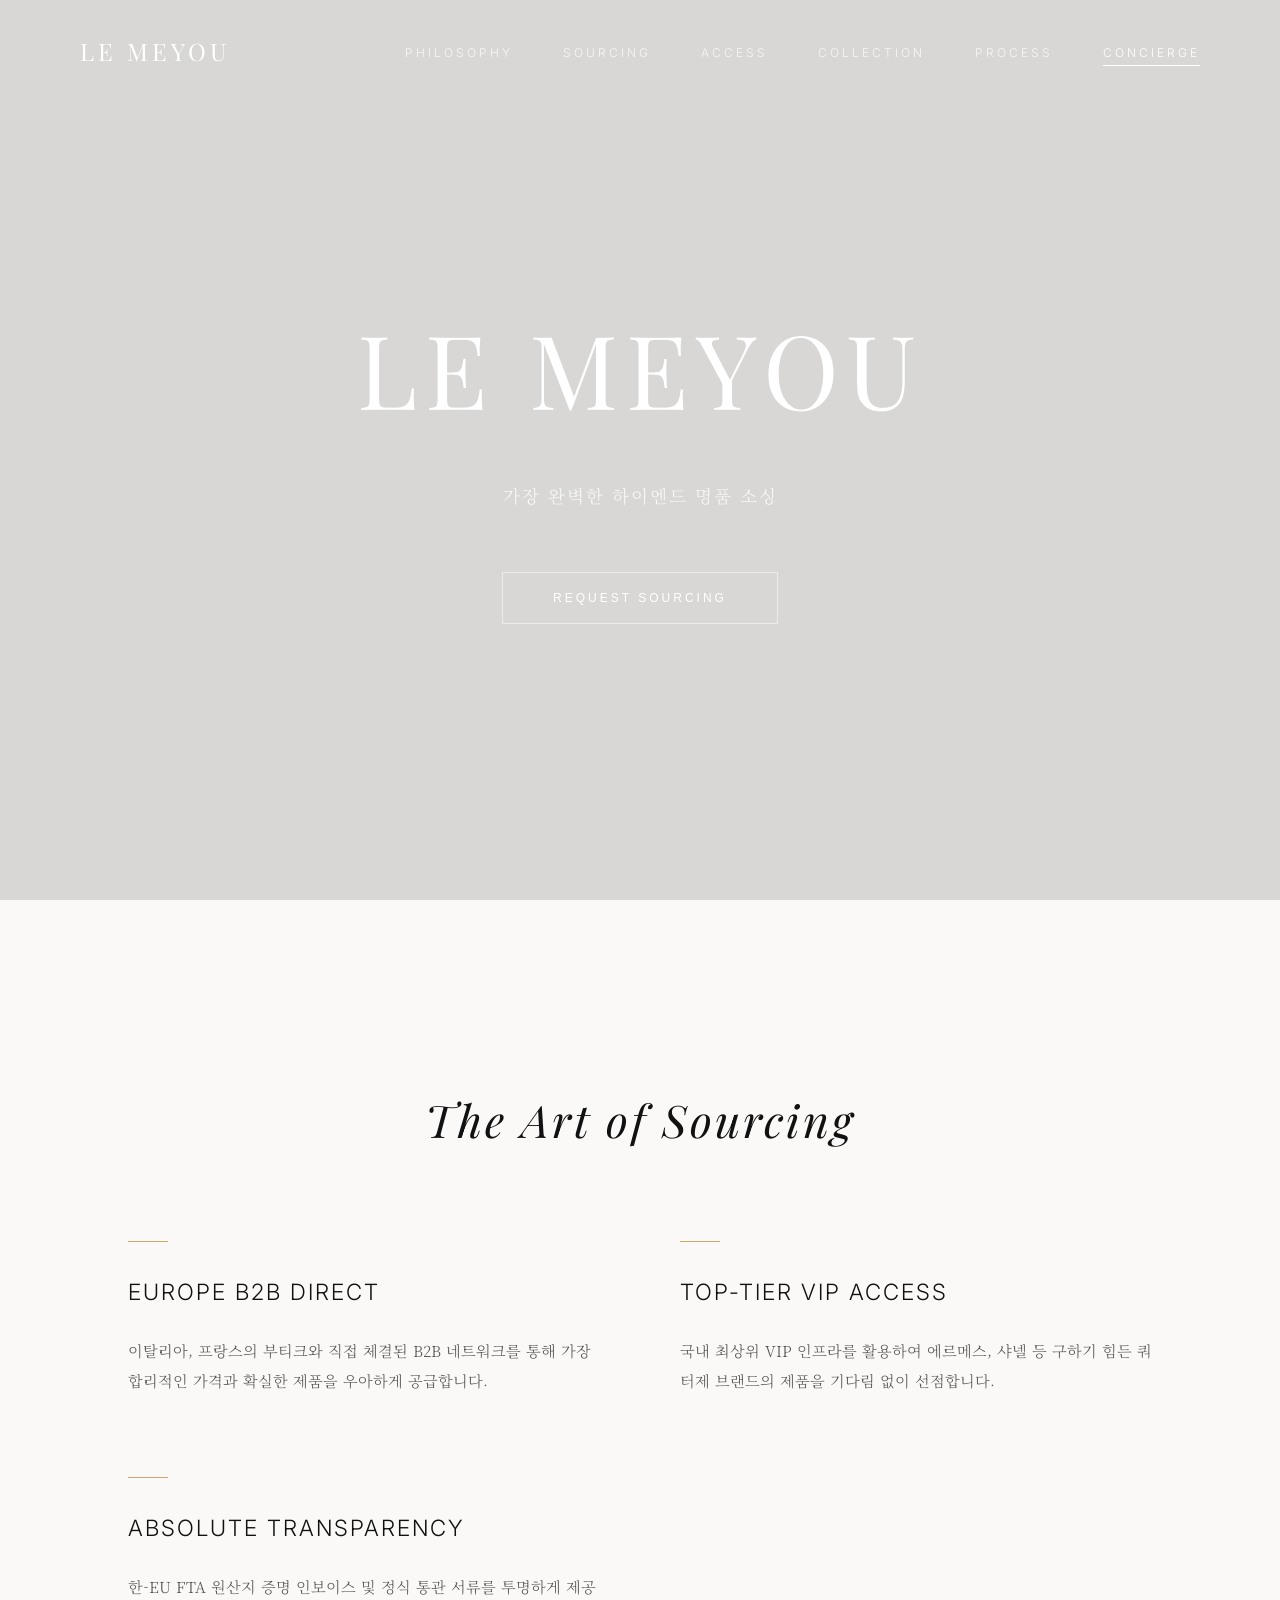
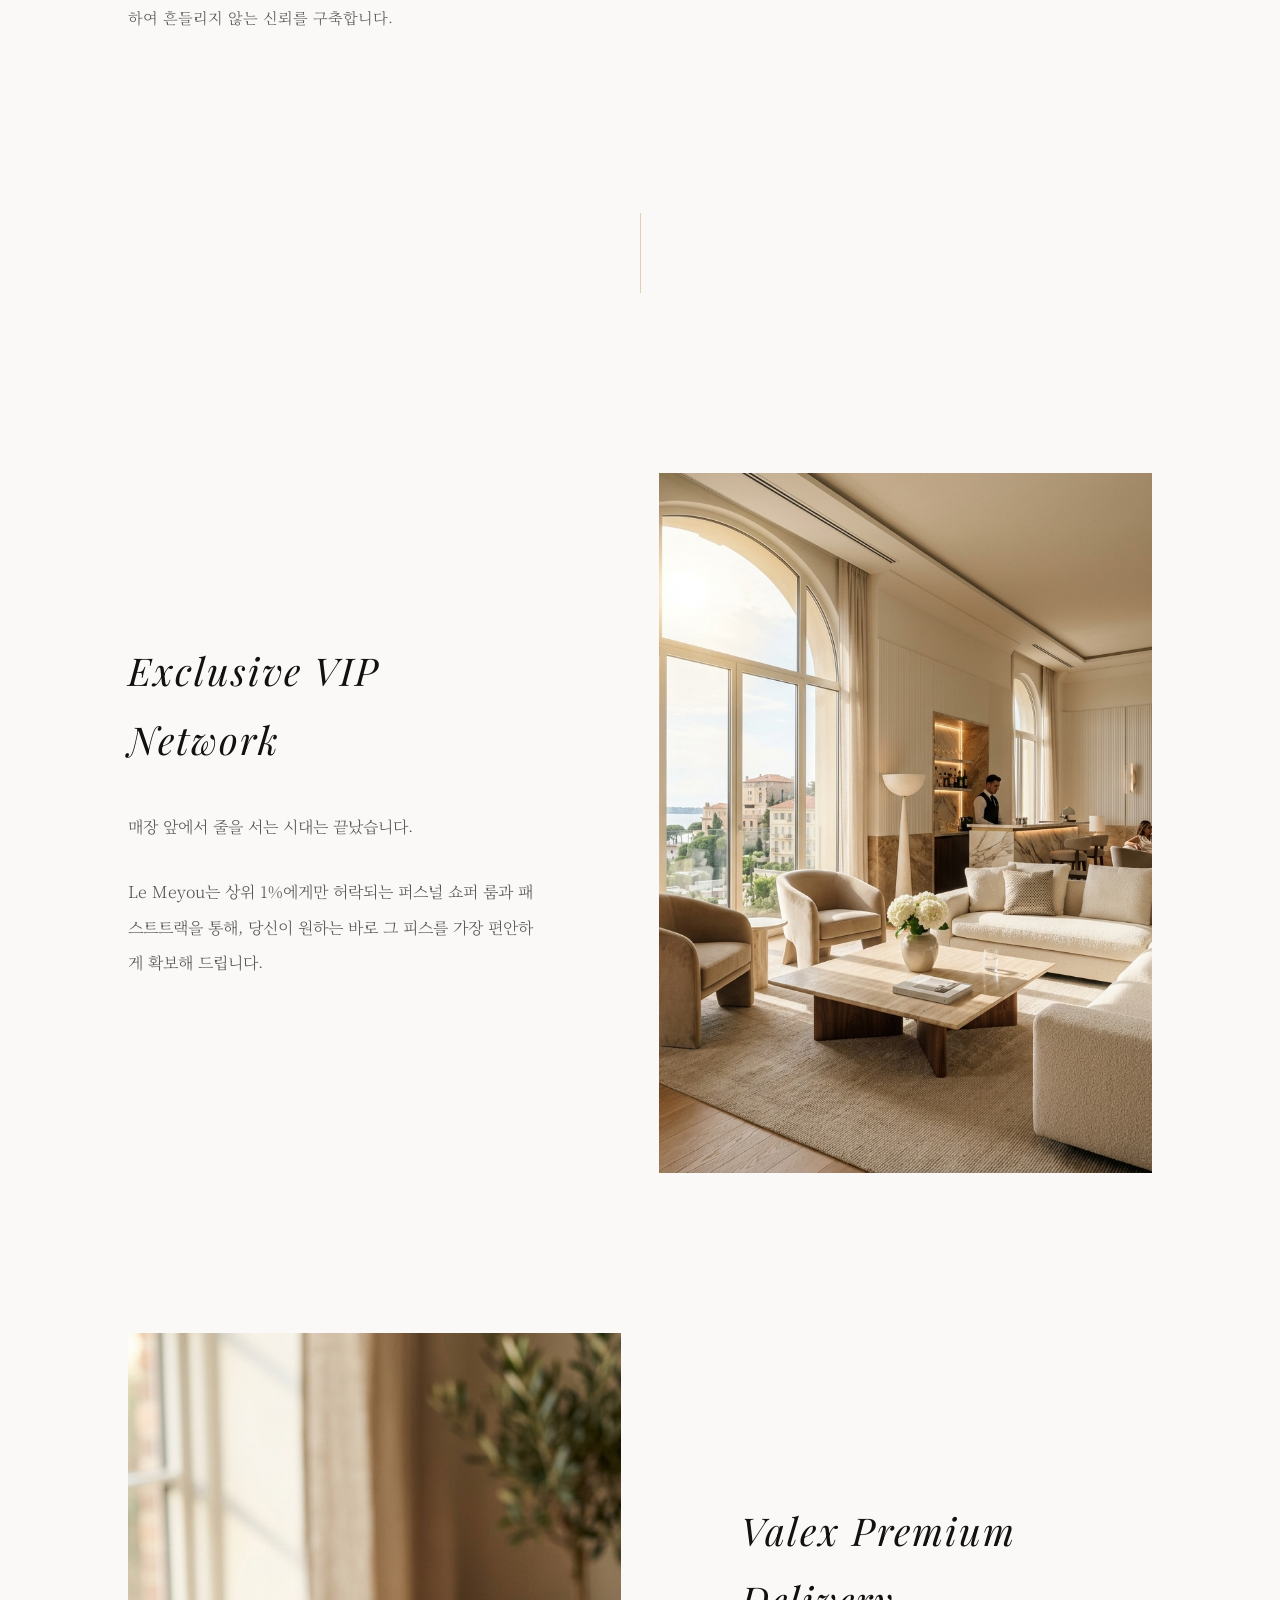
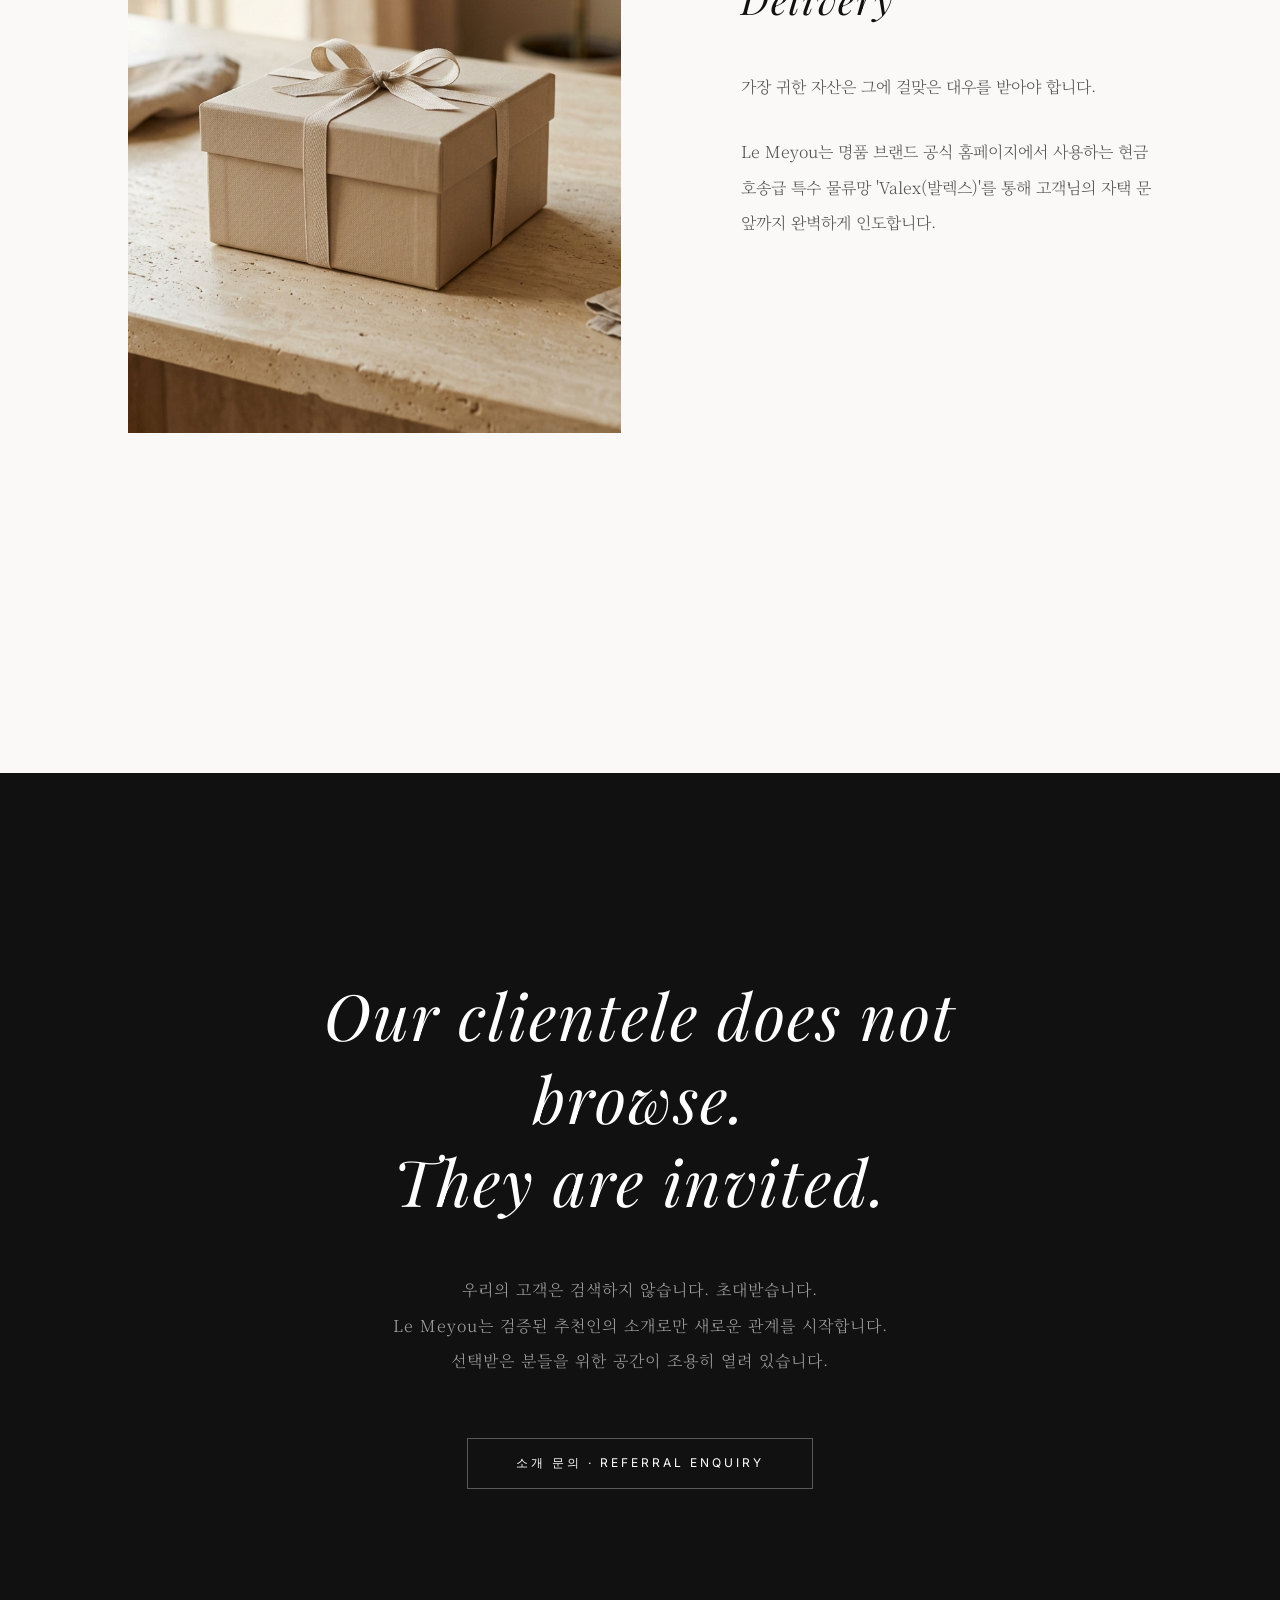
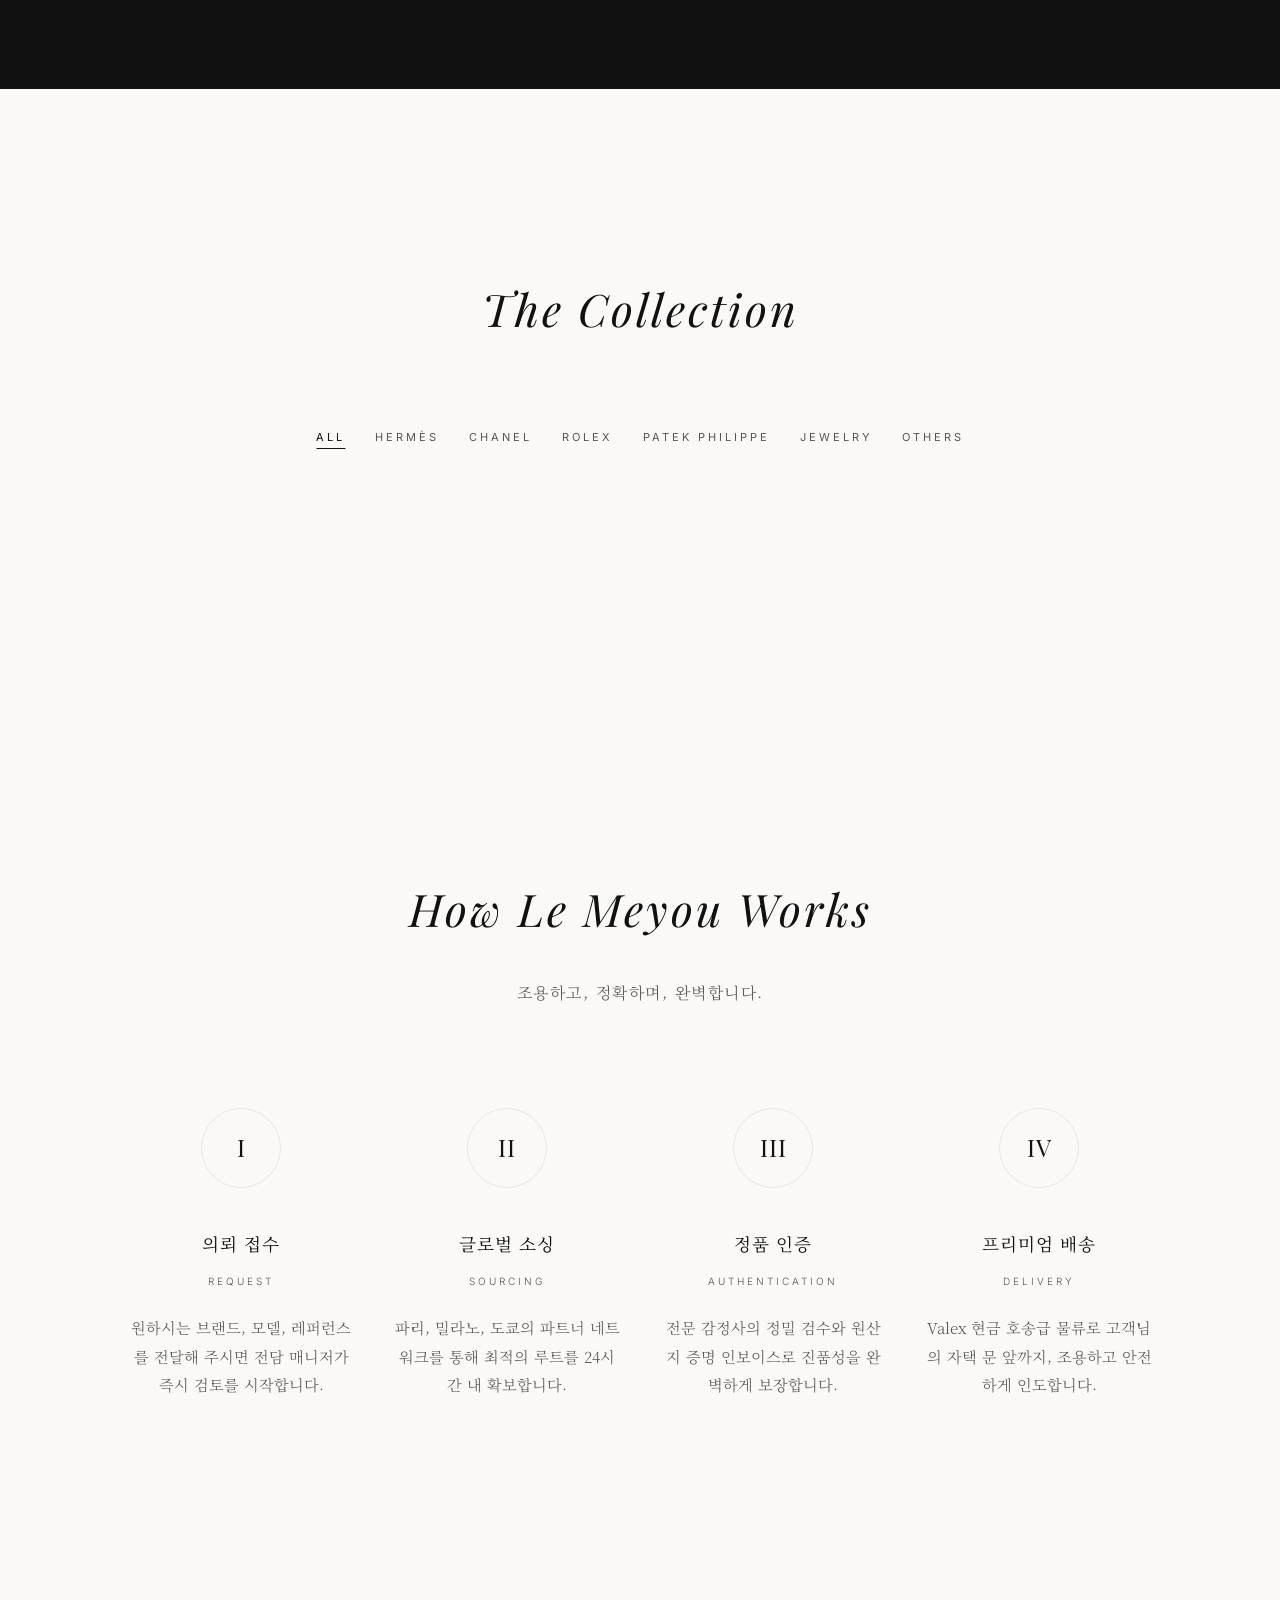
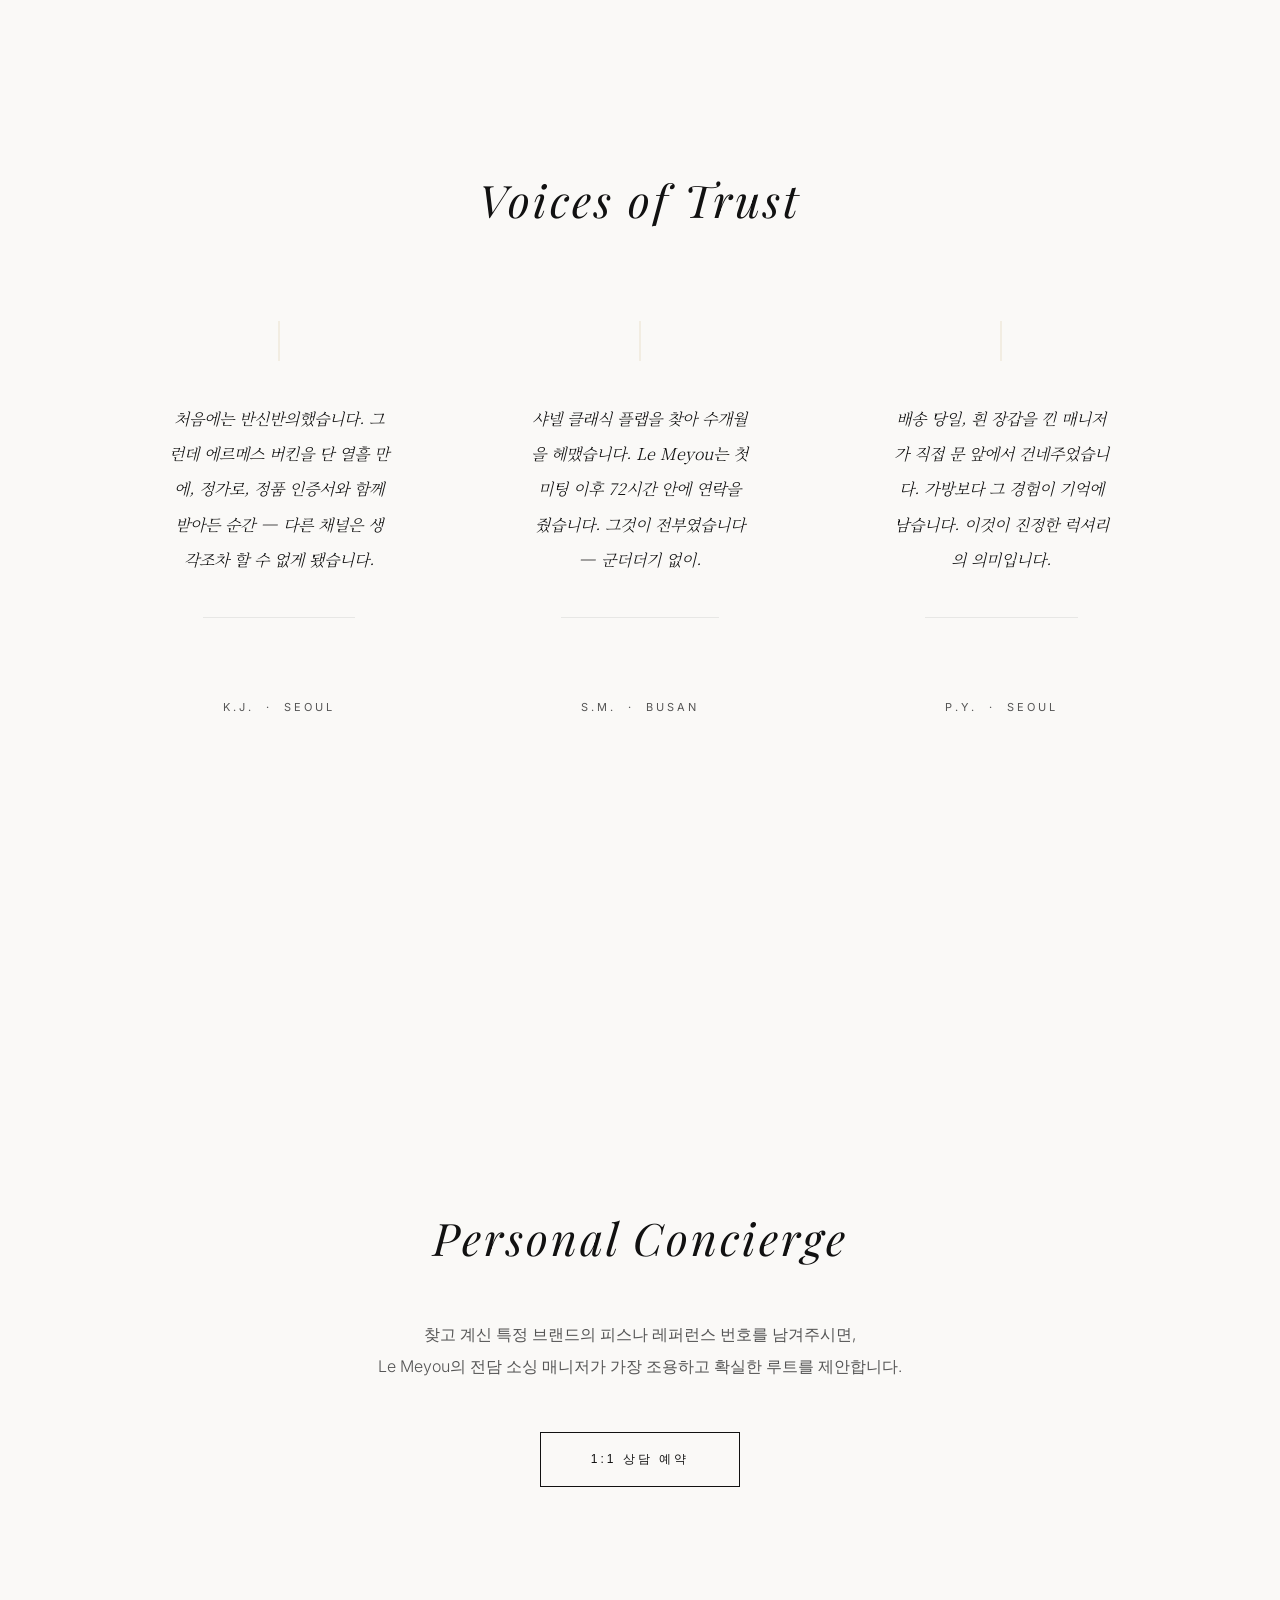
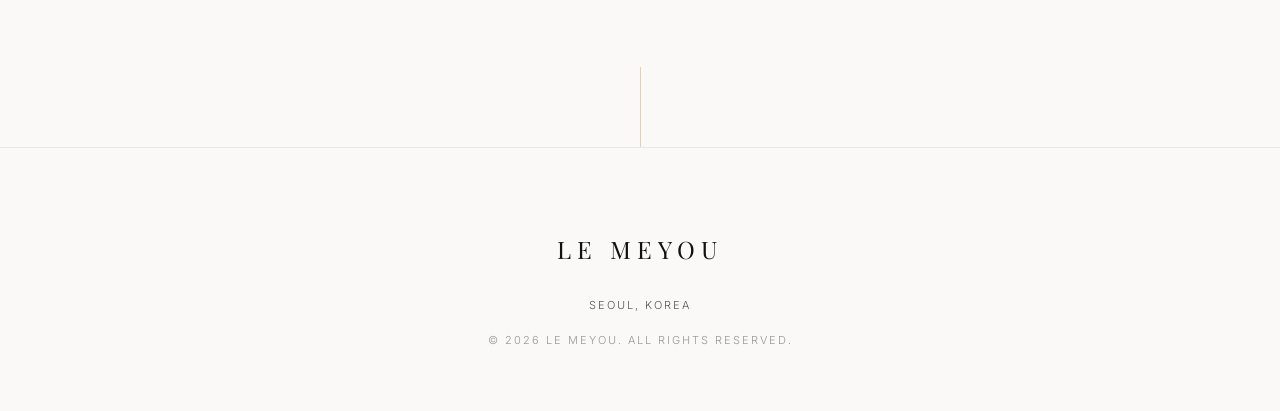
==== commit c5520daf: "Add 30 items via script and implement brand filtering UI" ====
--- a/index.html
+++ b/index.html
@@ -97,6 +97,17 @@
 
     <section id="collection" class="gallery">
       <h2 class="section-title">The Collection</h2>
+      
+      <div class="brand-filters" id="brand-filters">
+        <button class="filter-btn active" data-filter="all">All</button>
+        <button class="filter-btn" data-filter="Hermès">Hermès</button>
+        <button class="filter-btn" data-filter="Chanel">Chanel</button>
+        <button class="filter-btn" data-filter="Rolex">Rolex</button>
+        <button class="filter-btn" data-filter="Patek Philippe">Patek Philippe</button>
+        <button class="filter-btn" data-filter="Jewelry">Jewelry</button>
+        <button class="filter-btn" data-filter="Others">Others</button>
+      </div>
+
       <div class="gallery-grid" id="dynamic-gallery">
         <!-- Dynamic items will be loaded here via app.js -->
       </div>
--- a/style.css
+++ b/style.css
@@ -1,7 +1,7 @@
 :root {
   --bg-color: #faf9f7;
   --text-main: #111111;
-  --text-muted: #777777;
+  --text-muted: #555555;
   --accent-gold: #c9a96e;
   --border-subtle: rgba(17, 17, 17, 0.08);
 }
@@ -388,6 +388,49 @@
   background: rgba(255,255,255,0.05);
 }
 
+/* Brand Filters */
+.brand-filters {
+  display: flex;
+  justify-content: center;
+  flex-wrap: wrap;
+  gap: 30px;
+  margin-bottom: 60px;
+}
+
+.filter-btn {
+  background: transparent;
+  border: none;
+  font-family: 'Inter', sans-serif;
+  font-size: 11px;
+  text-transform: uppercase;
+  letter-spacing: 3px;
+  color: var(--text-muted);
+  cursor: pointer;
+  padding-bottom: 5px;
+  position: relative;
+  transition: color 0.4s ease;
+}
+
+.filter-btn:hover, .filter-btn.active {
+  color: var(--text-main);
+}
+
+.filter-btn::after {
+  content: '';
+  position: absolute;
+  width: 0;
+  height: 1px;
+  bottom: 0;
+  left: 50%;
+  transform: translateX(-50%);
+  background-color: var(--text-main);
+  transition: width 0.4s ease;
+}
+
+.filter-btn:hover::after, .filter-btn.active::after {
+  width: 100%;
+}
+
 /* Gallery Section */
 .gallery {
   padding: 180px 8%;
@@ -414,7 +457,7 @@
   width: 100%;
   height: 100%;
   object-fit: cover;
-  transition: transform 1.8s cubic-bezier(0.25, 1, 0.5, 1), filter 1s ease;
+  transition: transform 1.8s cubic-bezier(0.25, 1, 0.5, 1), filter 1.8s cubic-bezier(0.25, 1, 0.5, 1);
 }
 
 .gallery-item:hover img {
@@ -758,7 +801,7 @@
 }
 
 @media (max-width: 768px) {
-  section { padding: 100px 5%; }
+  section { padding: 100px 24px; }
   header { padding: 20px; }
   nav ul { display: none; }
   .hero h1 { font-size: 3rem; }
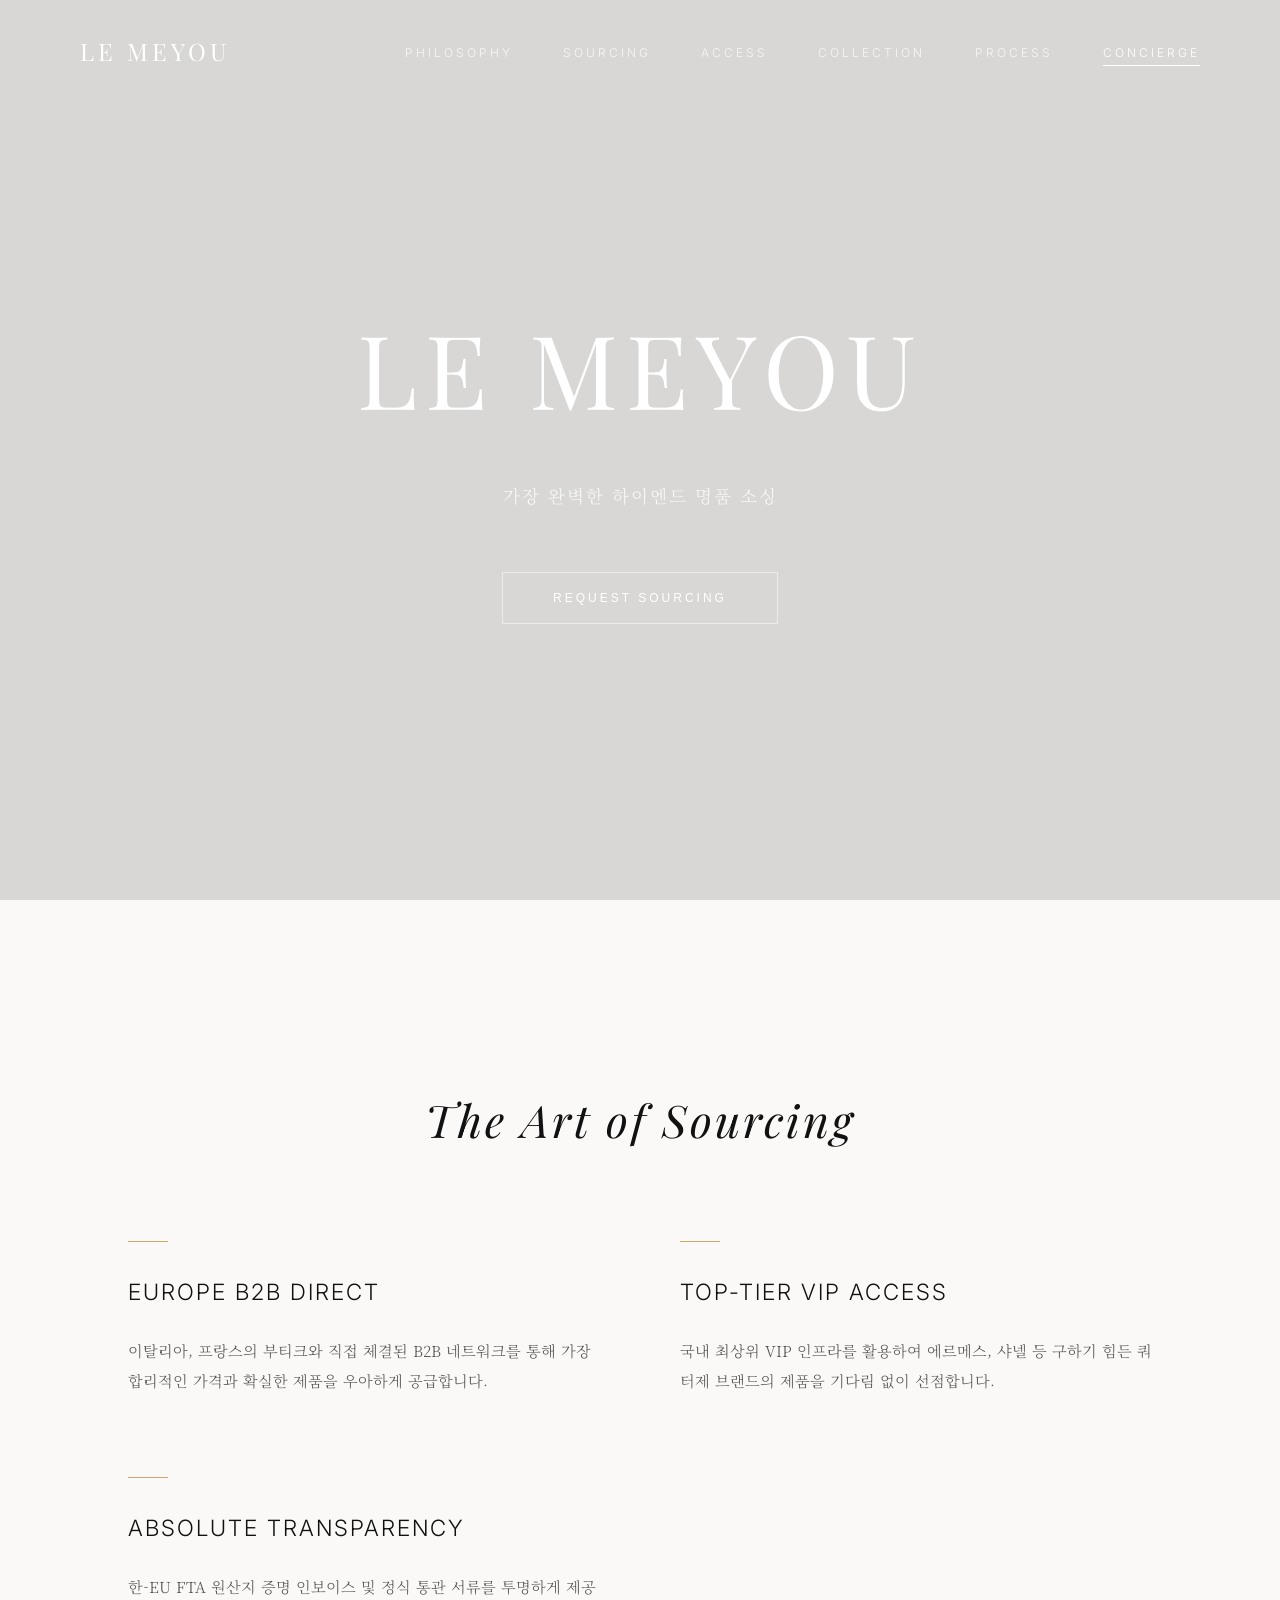
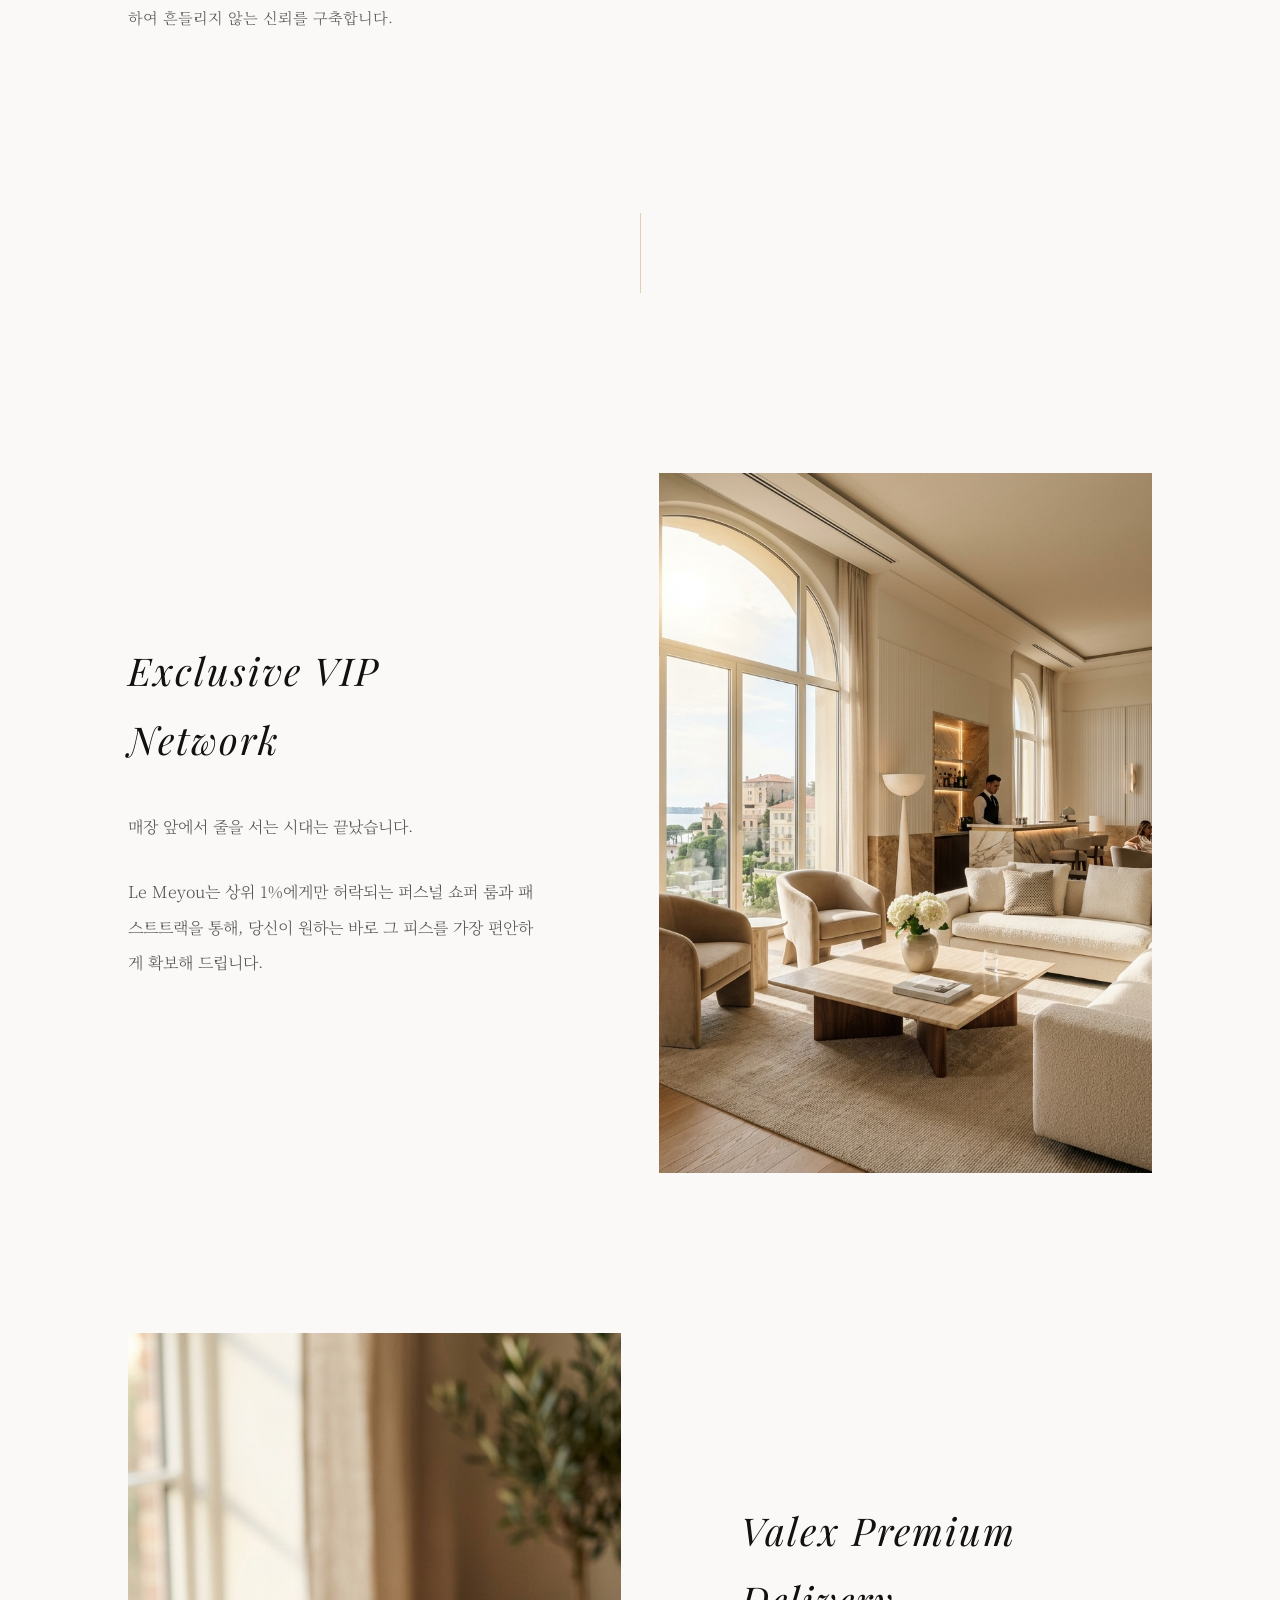
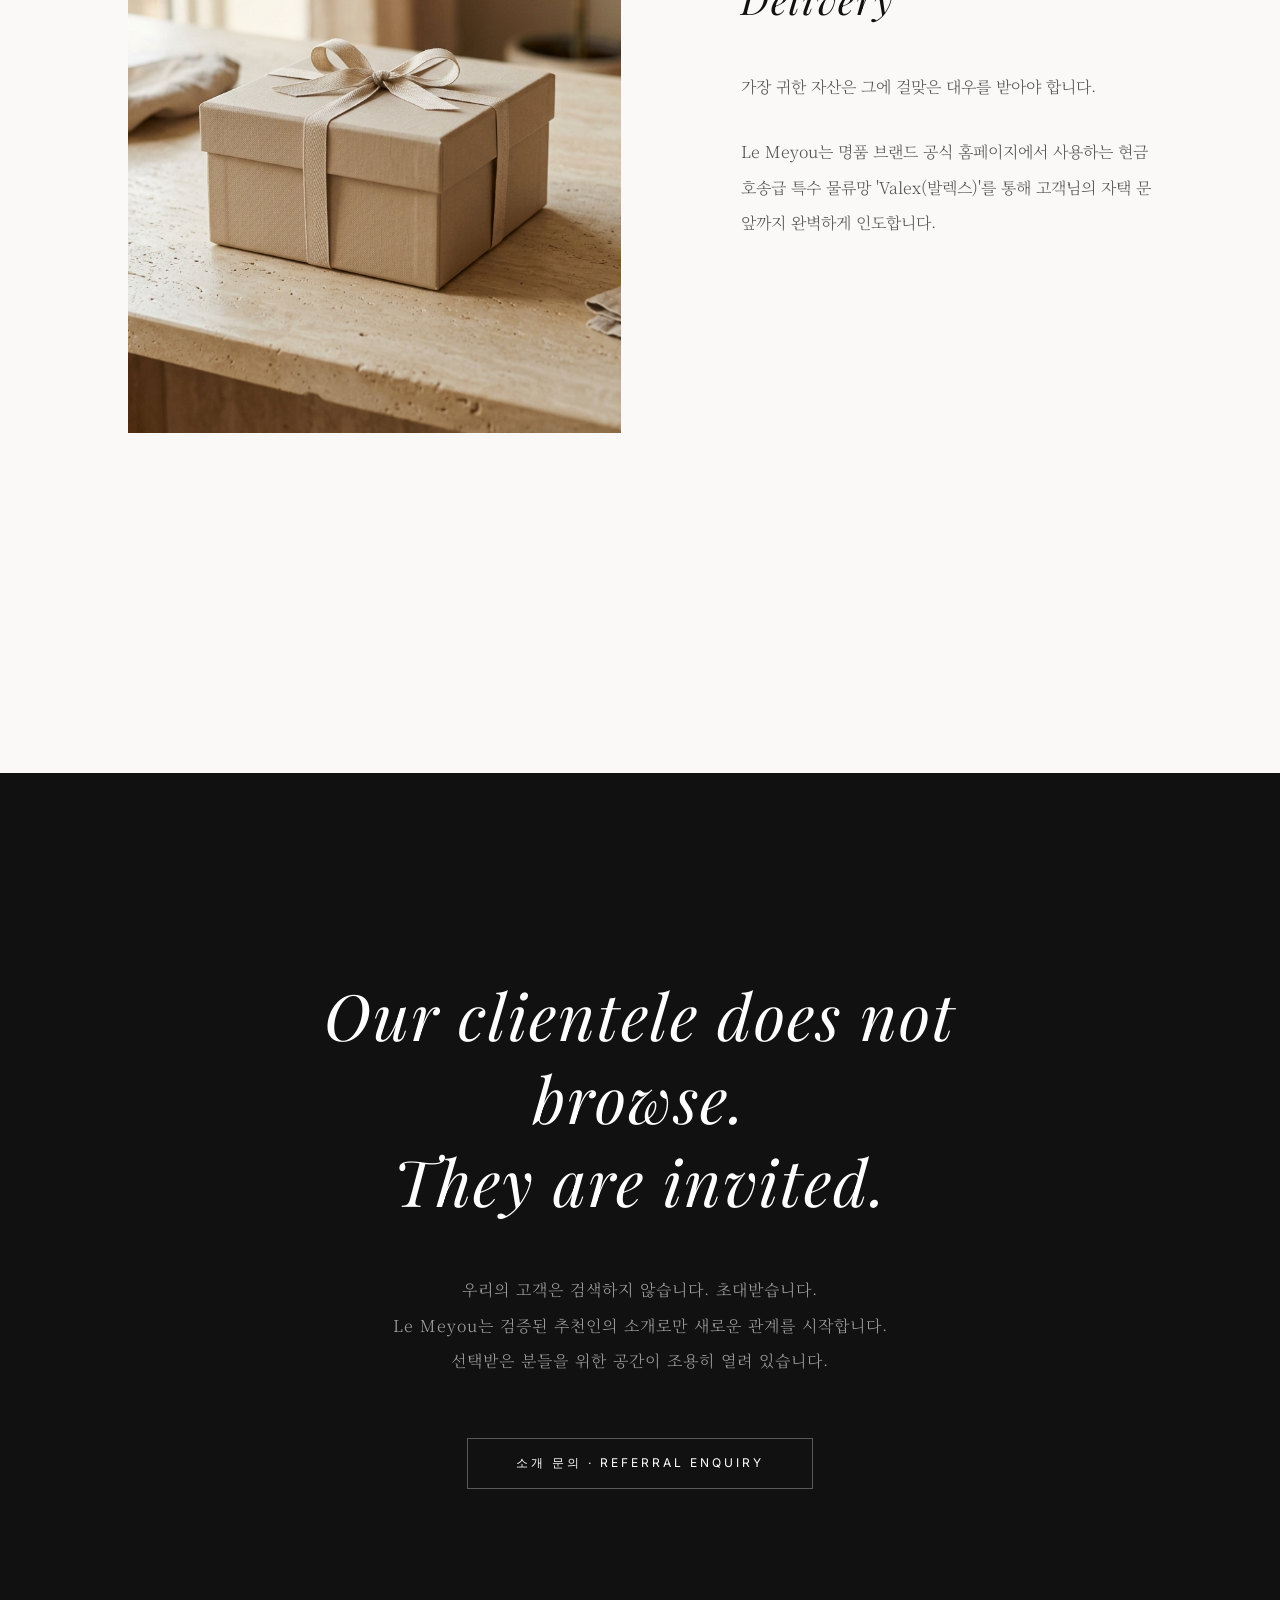
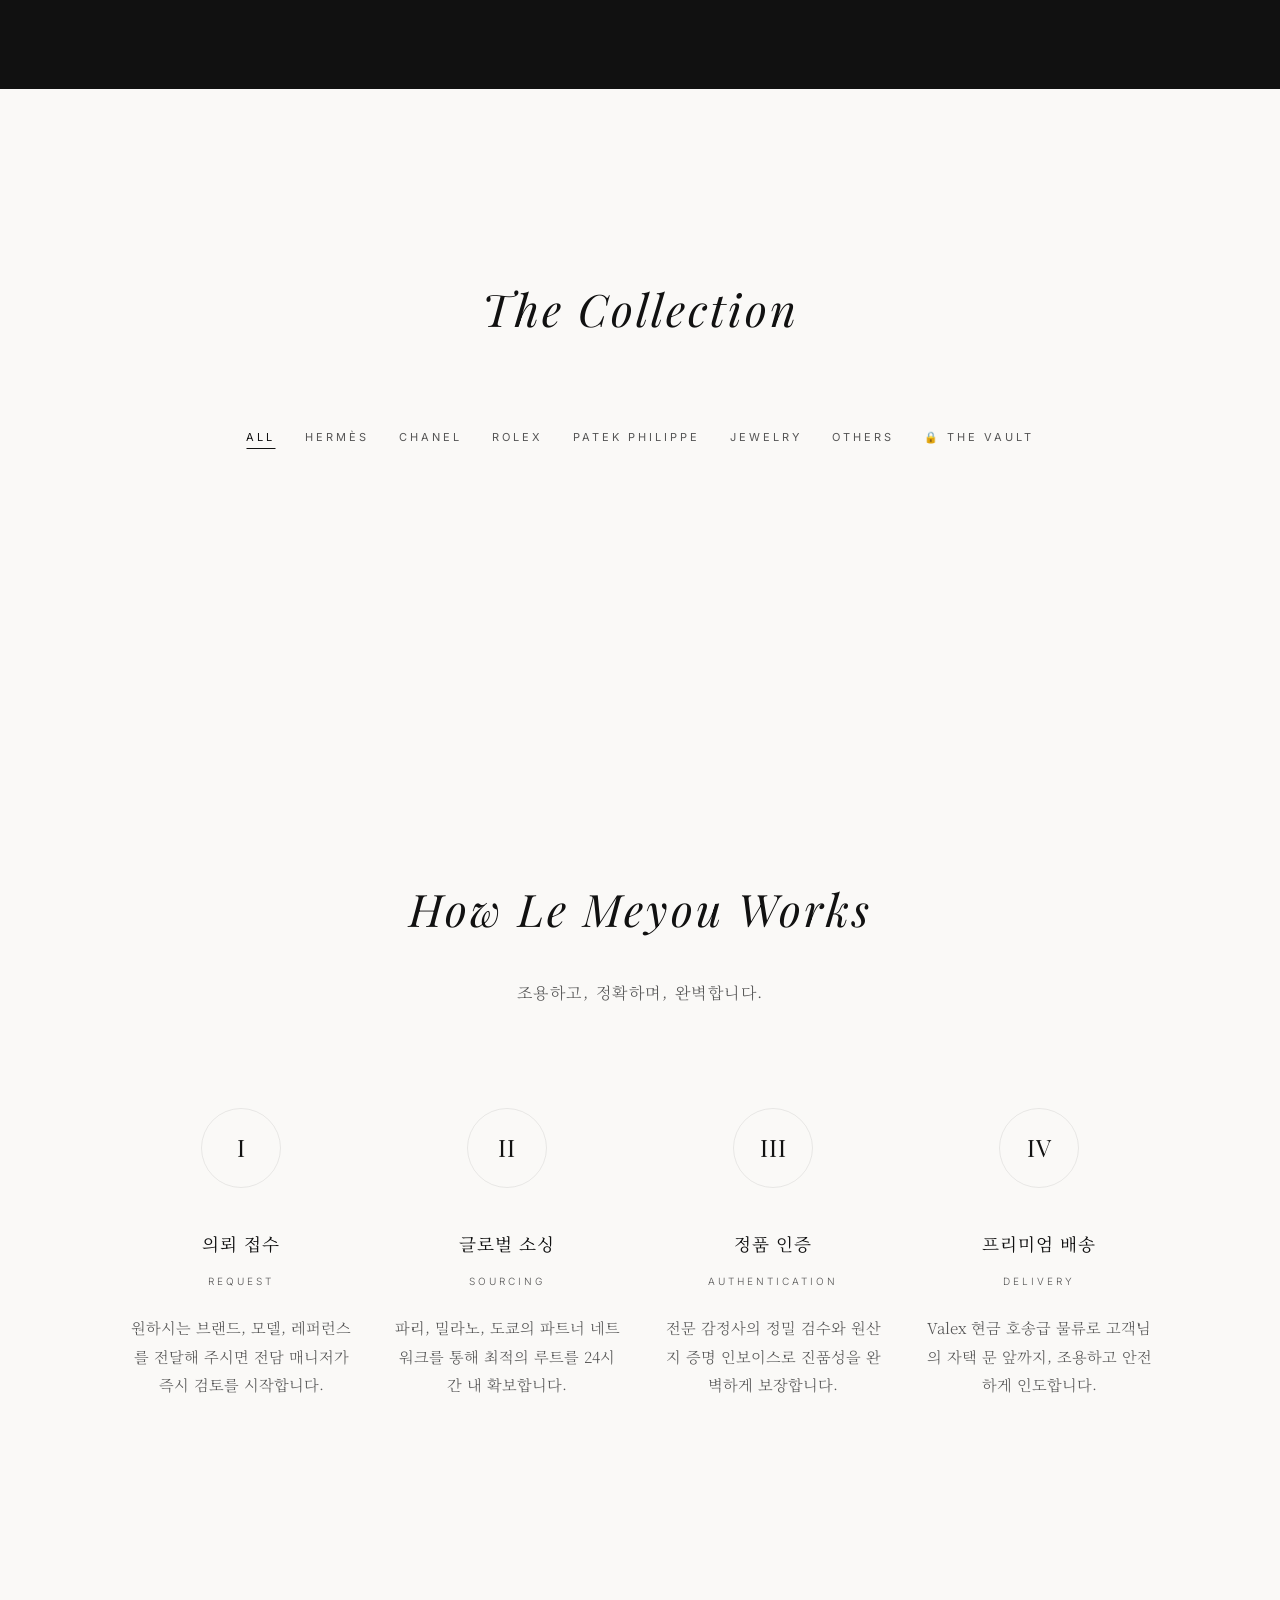
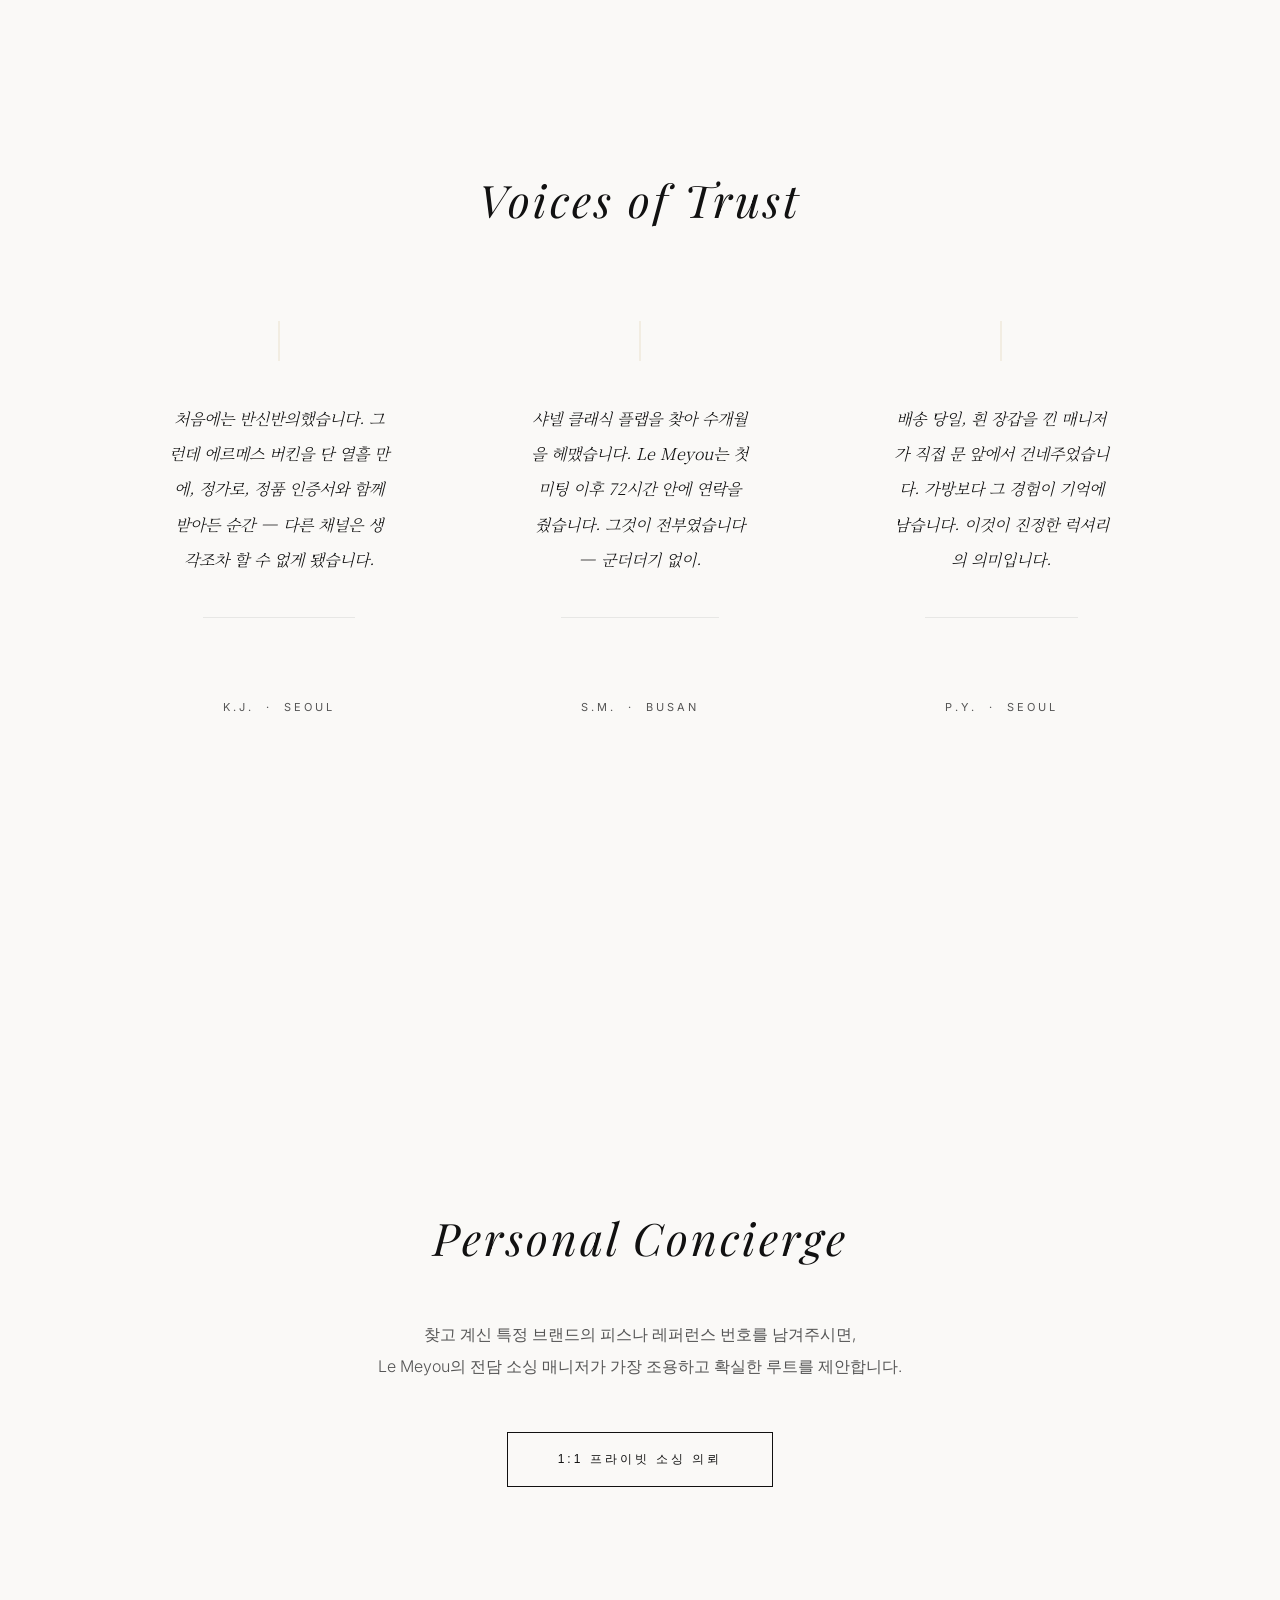
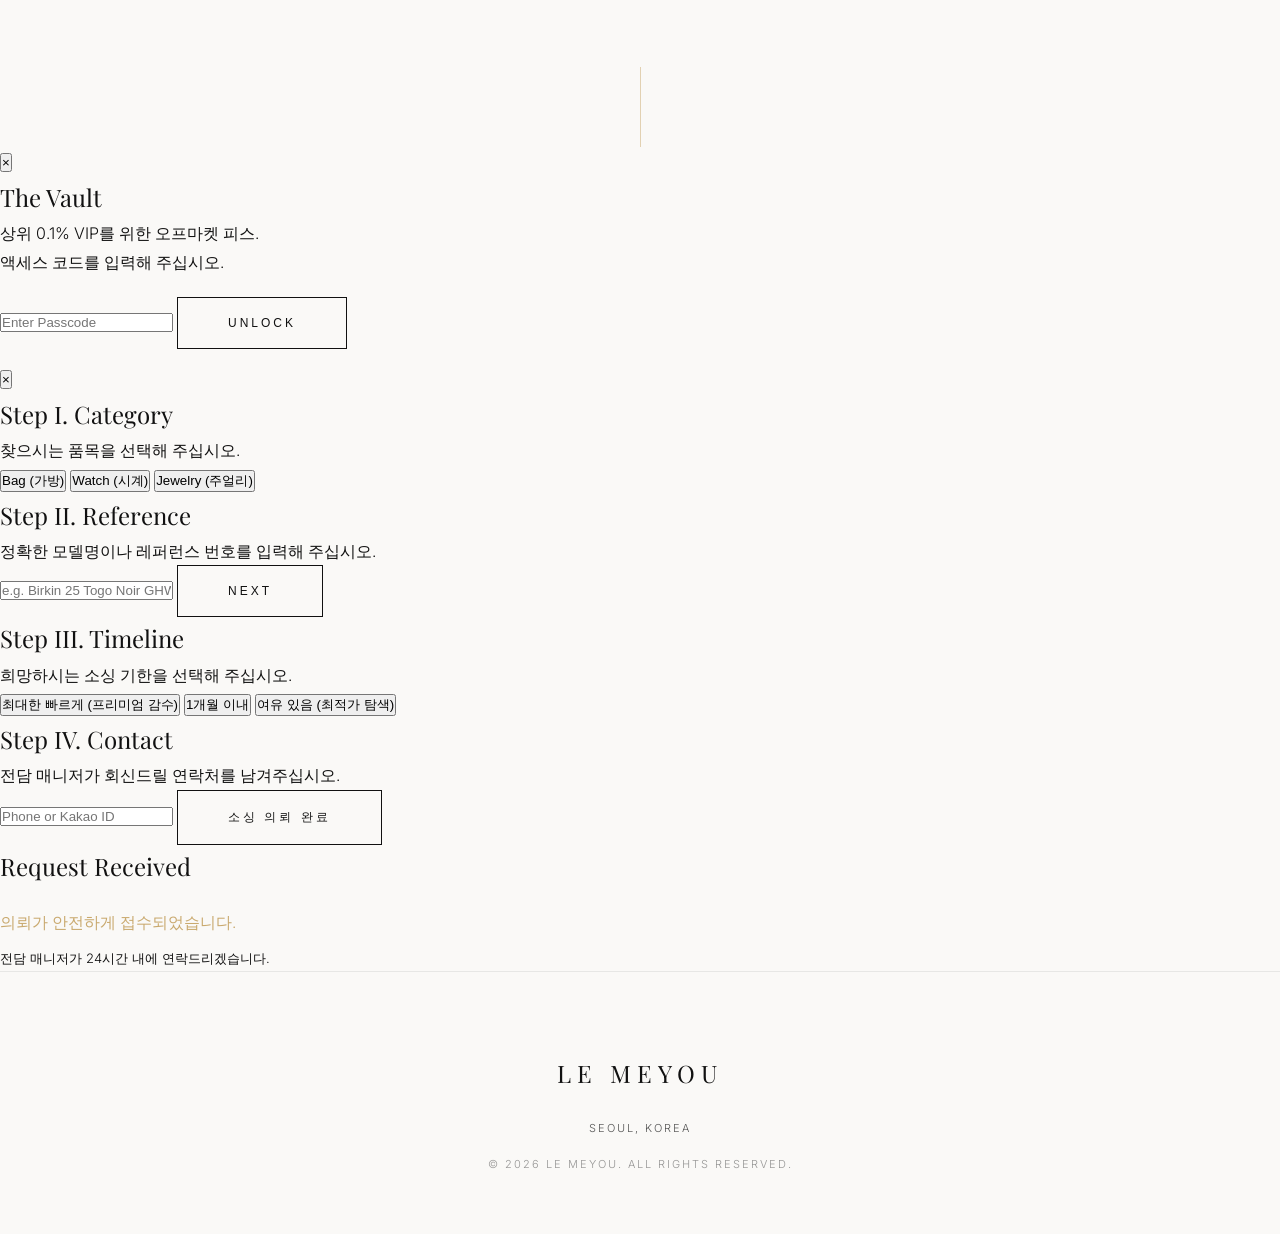
==== commit 5c9f065c: "Implement 4 premium UX features: Vault, Concierge, Price Upon Request" ====
--- a/index.html
+++ b/index.html
@@ -106,6 +106,7 @@
         <button class="filter-btn" data-filter="Patek Philippe">Patek Philippe</button>
         <button class="filter-btn" data-filter="Jewelry">Jewelry</button>
         <button class="filter-btn" data-filter="Others">Others</button>
+        <button class="filter-btn filter-vault" data-filter="Vault">🔒 The Vault</button>
       </div>
 
       <div class="gallery-grid" id="dynamic-gallery">
@@ -167,10 +168,66 @@
       <p style="color: var(--text-muted); margin-bottom: 50px; max-width: 600px; margin-inline: auto; line-height: 2;">
         찾고 계신 특정 브랜드의 피스나 레퍼런스 번호를 남겨주시면,<br>Le Meyou의 전담 소싱 매니저가 가장 조용하고 확실한 루트를 제안합니다.
       </p>
-      <button class="btn-primary">1:1 상담 예약</button>
+      <button class="btn-primary" id="open-concierge-btn">1:1 프라이빗 소싱 의뢰</button>
     </section>
     <div class="section-divider"></div>
   </main>
+
+  <!-- The Vault Modal -->
+  <div id="vault-modal" class="modal-overlay">
+    <div class="modal-content vault-content">
+      <button class="modal-close" id="close-vault-btn">&times;</button>
+      <h2>The Vault</h2>
+      <p>상위 0.1% VIP를 위한 오프마켓 피스.<br>액세스 코드를 입력해 주십시오.</p>
+      <input type="password" id="vault-passcode" placeholder="Enter Passcode" class="modal-input">
+      <button class="btn-primary" id="submit-vault-btn" style="margin-top:20px;">Unlock</button>
+      <p id="vault-error" style="color: #d4af37; margin-top: 15px; font-size: 11px; opacity: 0;"></p>
+    </div>
+  </div>
+
+  <!-- Concierge Sourcing Modal -->
+  <div id="concierge-modal" class="modal-overlay">
+    <div class="modal-content">
+      <button class="modal-close" id="close-concierge-btn">&times;</button>
+      <div class="concierge-steps">
+        <div class="step active" id="c-step-1">
+          <h2>Step I. Category</h2>
+          <p>찾으시는 품목을 선택해 주십시오.</p>
+          <div class="concierge-options">
+            <button class="c-opt-btn" data-val="Bag">Bag (가방)</button>
+            <button class="c-opt-btn" data-val="Watch">Watch (시계)</button>
+            <button class="c-opt-btn" data-val="Jewelry">Jewelry (주얼리)</button>
+          </div>
+        </div>
+        <div class="step" id="c-step-2">
+          <h2>Step II. Reference</h2>
+          <p>정확한 모델명이나 레퍼런스 번호를 입력해 주십시오.</p>
+          <input type="text" id="c-ref" placeholder="e.g. Birkin 25 Togo Noir GHW" class="modal-input">
+          <button class="btn-primary c-next-btn">Next</button>
+        </div>
+        <div class="step" id="c-step-3">
+          <h2>Step III. Timeline</h2>
+          <p>희망하시는 소싱 기한을 선택해 주십시오.</p>
+          <div class="concierge-options">
+            <button class="c-opt-btn-2" data-val="ASAP">최대한 빠르게 (프리미엄 감수)</button>
+            <button class="c-opt-btn-2" data-val="1 Month">1개월 이내</button>
+            <button class="c-opt-btn-2" data-val="Flexible">여유 있음 (최적가 탐색)</button>
+          </div>
+        </div>
+        <div class="step" id="c-step-4">
+          <h2>Step IV. Contact</h2>
+          <p>전담 매니저가 회신드릴 연락처를 남겨주십시오.</p>
+          <input type="text" id="c-contact" placeholder="Phone or Kakao ID" class="modal-input">
+          <button class="btn-primary" id="c-submit-btn">소싱 의뢰 완료</button>
+        </div>
+        <div class="step" id="c-step-5">
+          <h2>Request Received</h2>
+          <p style="color: #c9a96e; margin-top:20px;">의뢰가 안전하게 접수되었습니다.</p>
+          <p style="font-size: 13px; margin-top:10px;">전담 매니저가 24시간 내에 연락드리겠습니다.</p>
+        </div>
+      </div>
+    </div>
+  </div>
 
   <footer>
     <p class="footer-brand">Le Meyou</p>
